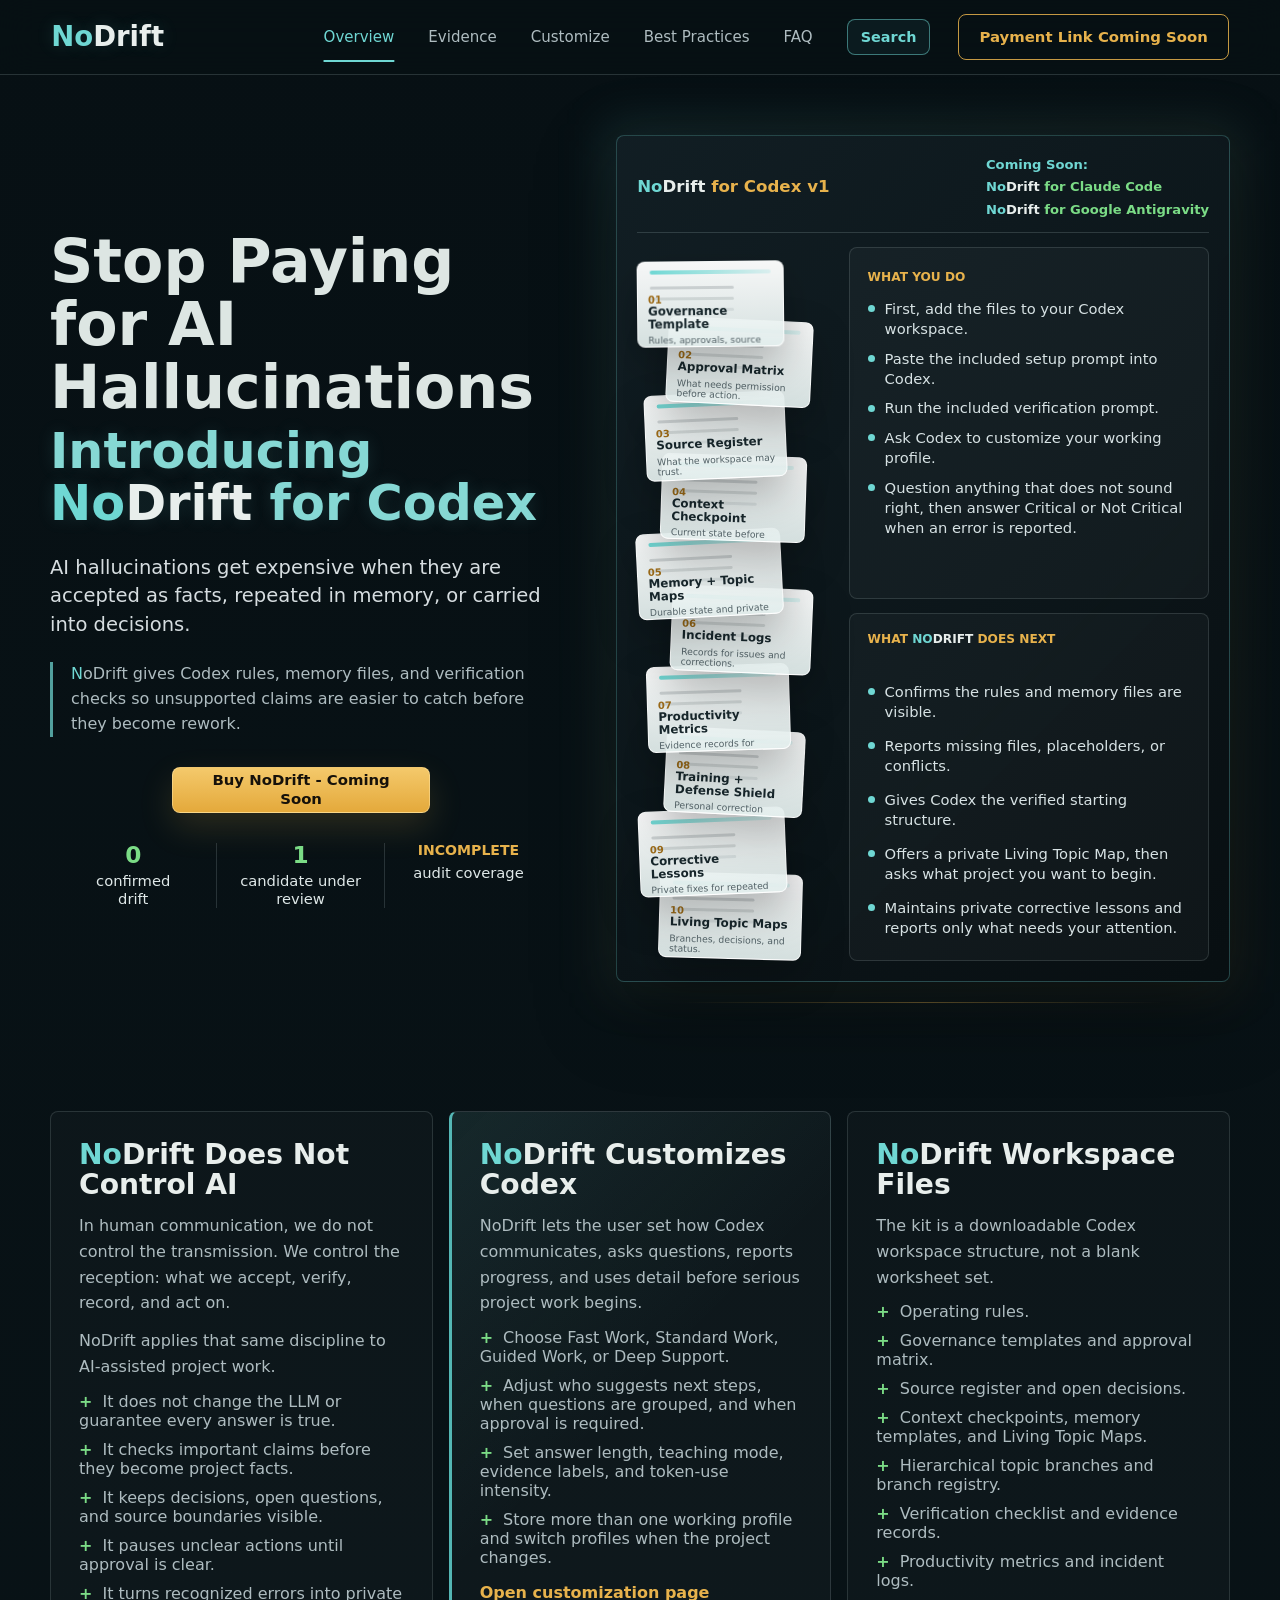
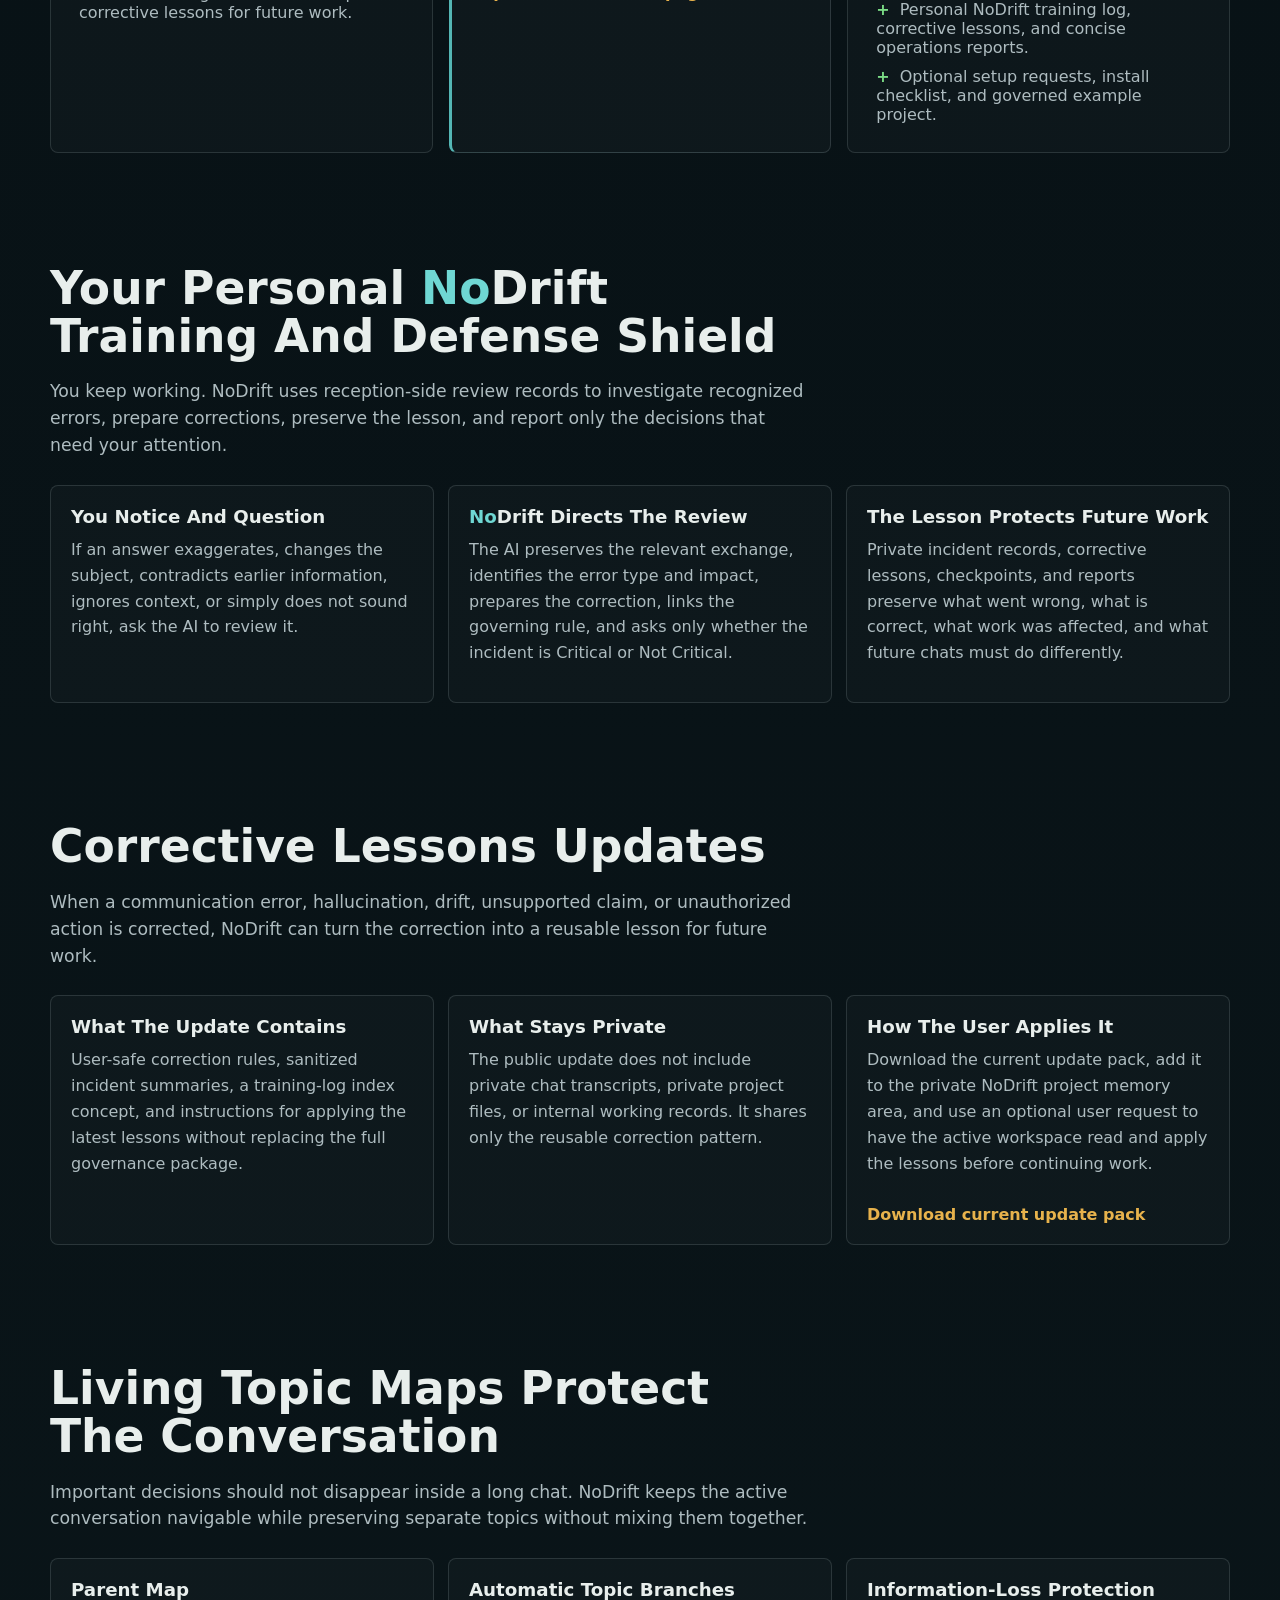
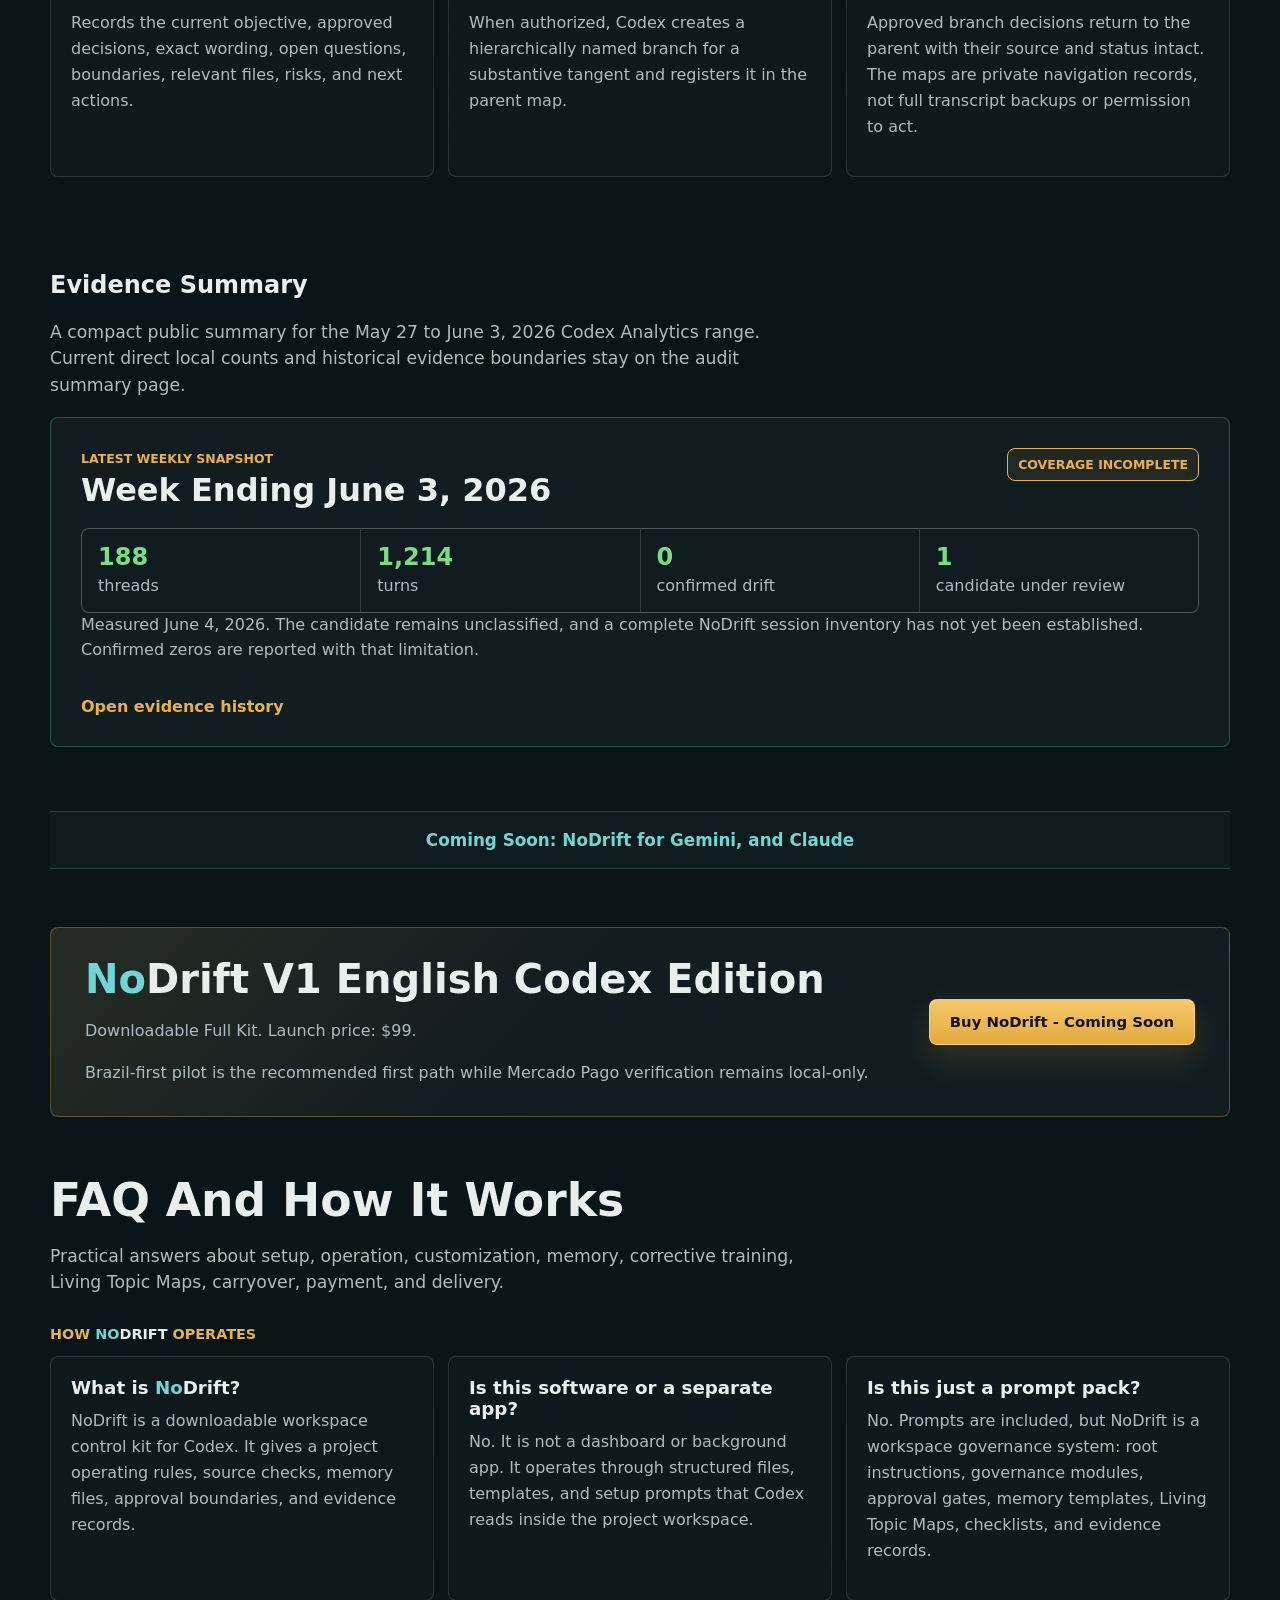
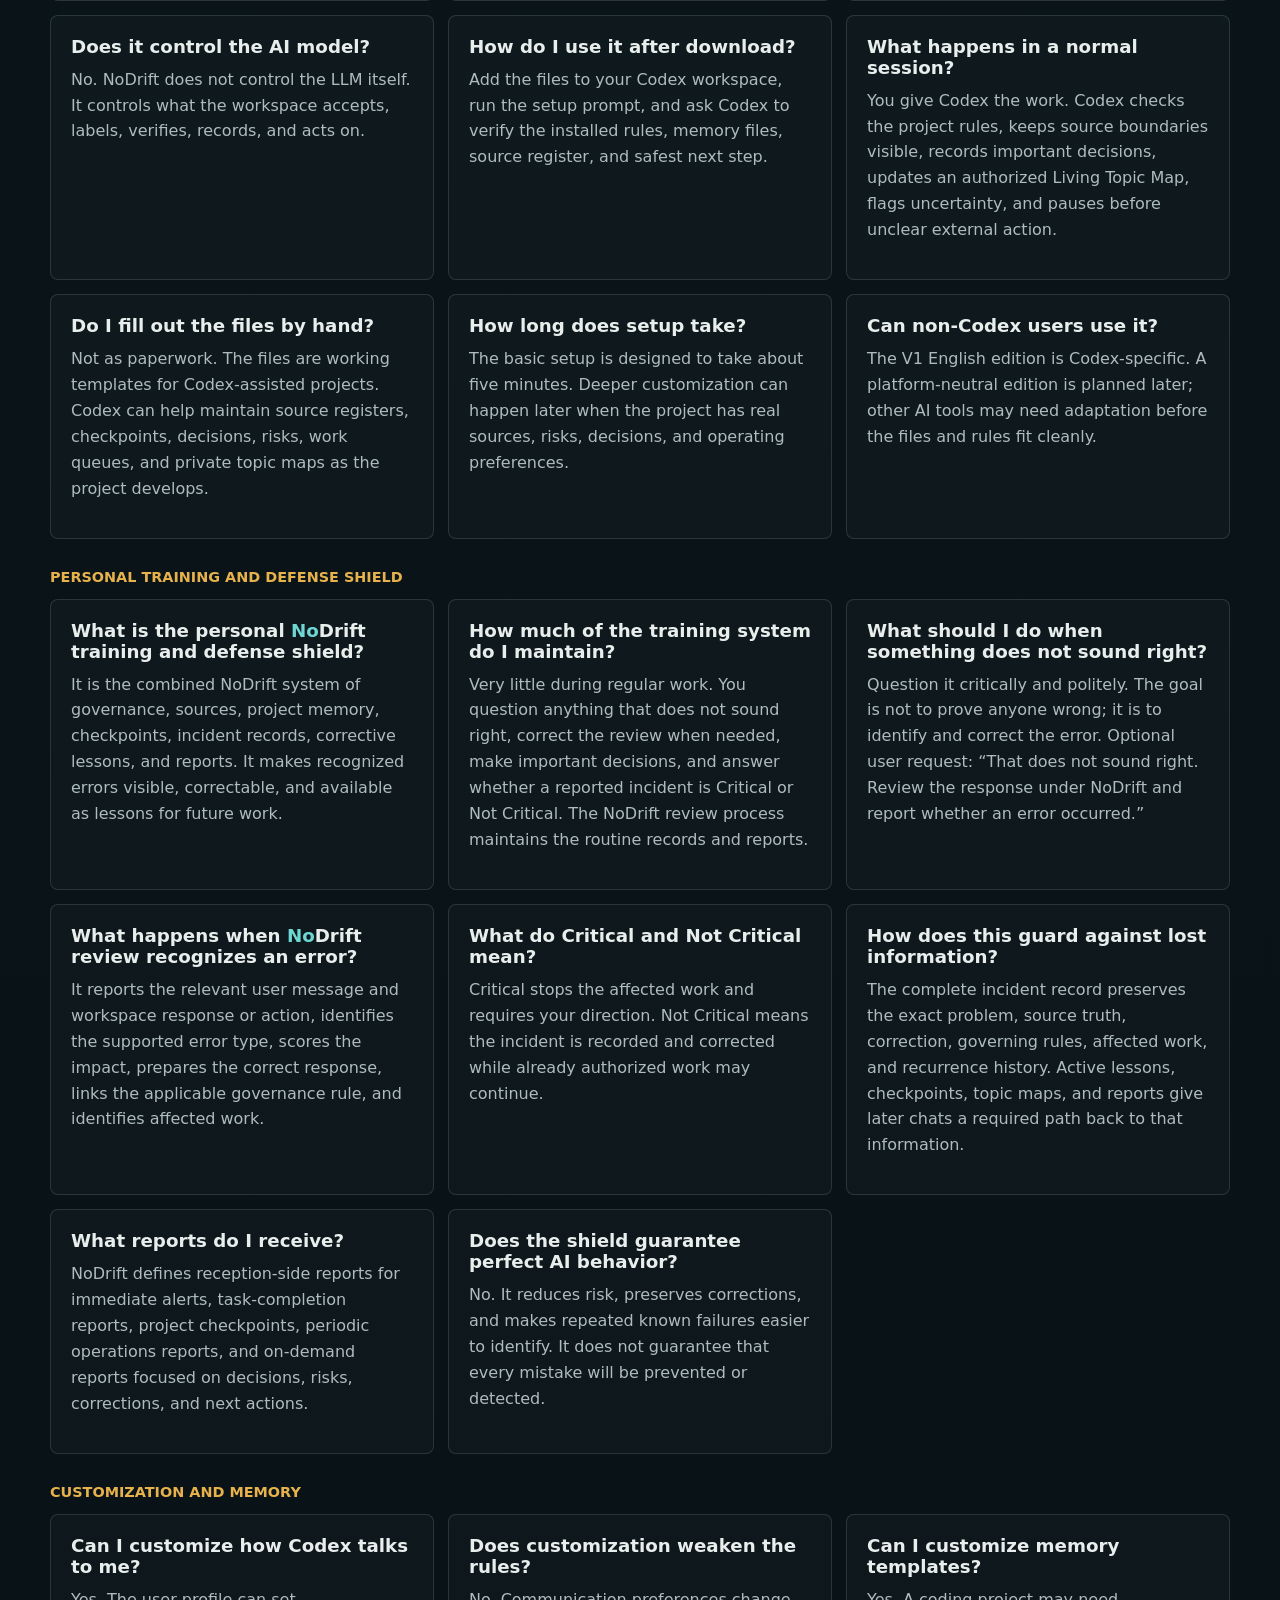
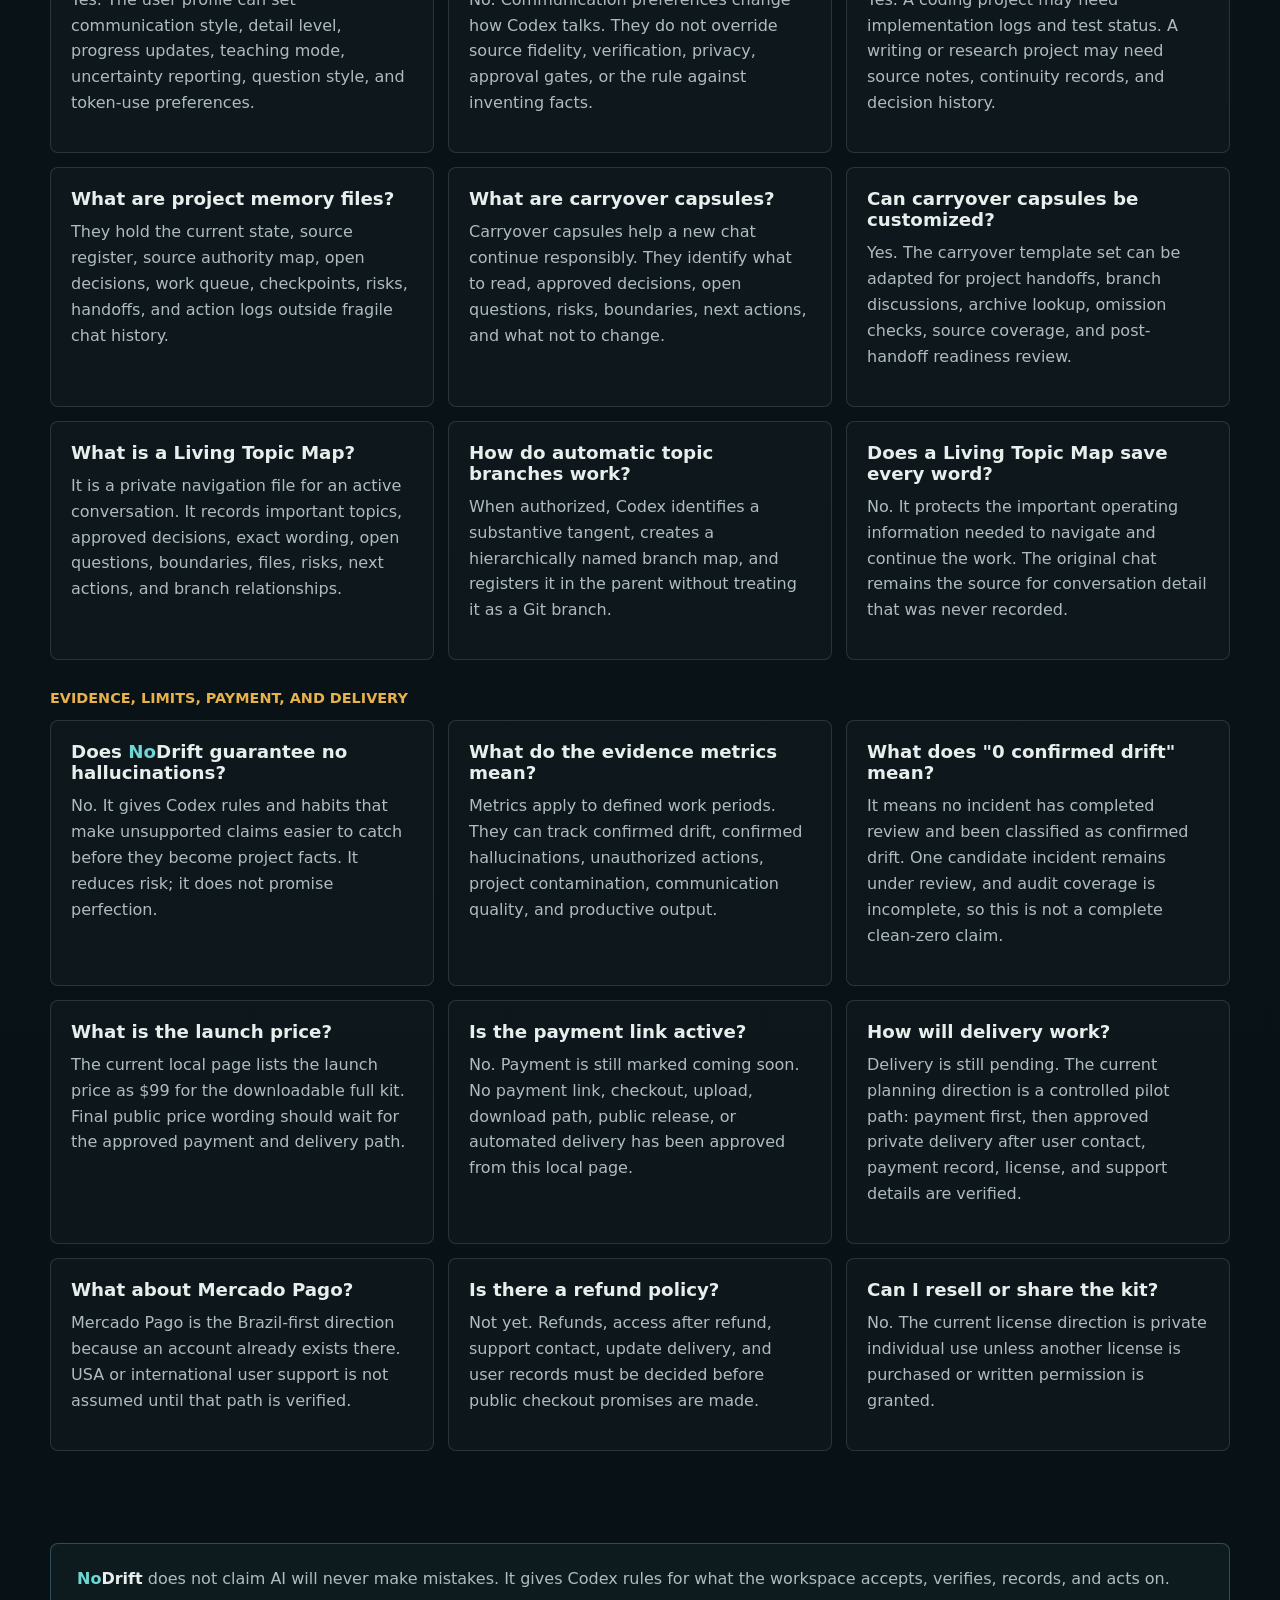
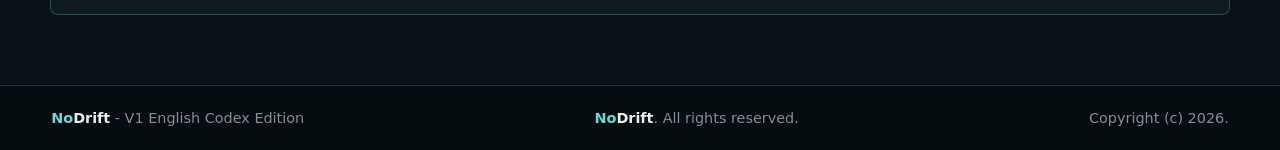
==== index.html @ b624ac1e "Polish NoDrift title styling and search label" ====
<!doctype html>
<html lang="en">
  <head>
    <meta charset="utf-8" />
    <meta name="viewport" content="width=device-width, initial-scale=1" />
    <title>NoDrift - V1 English Codex Edition</title>
    <meta
      name="description"
      content="NoDrift is a Codex governance kit with Living Topic Maps, project memory, and controls built to reduce hallucinations, drift, stale answers, and lost context."
    />
    <link rel="canonical" href="https://gordons-english.github.io/no-drift-preview/" />
    <meta property="og:title" content="NoDrift - V1 English Codex Edition" />
    <meta
      property="og:description"
      content="NoDrift is a Codex governance kit with Living Topic Maps, project memory, and controls built to reduce hallucinations, drift, stale answers, and lost context."
    />
    <meta property="og:type" content="website" />
    <meta property="og:url" content="https://gordons-english.github.io/no-drift-preview/" />
    <meta property="og:site_name" content="NoDrift" />
    <meta name="twitter:card" content="summary" />
    <meta name="twitter:title" content="NoDrift - V1 English Codex Edition" />
    <meta
      name="twitter:description"
      content="NoDrift is a Codex governance kit with Living Topic Maps, project memory, and controls built to reduce hallucinations, drift, stale answers, and lost context."
    />
    <link rel="stylesheet" href="styles.css?v=brand-governance-1" />
  </head>
  <body>
    <header class="site-header" aria-label="NoDrift navigation">
      <a class="brand" href="#top" aria-label="NoDrift home">
        <span class="brand-name"><span class="wordmark-no">No</span><span class="wordmark-drift">Drift</span></span>
      </a>
      <button class="menu-toggle" type="button" aria-controls="site-navigation" aria-expanded="false" data-menu-toggle>
        Menu
      </button>
      <nav id="site-navigation" class="nav-links" aria-label="Page sections">
        <a class="active" href="#top">Overview</a>
        <a href="audit-summary.html">Evidence</a>
        <a href="customize.html">Customize</a>
        <a href="best-practices.html">Best Practices</a>
        <a href="#faq">FAQ</a>
      </nav>
      <button class="header-action" type="button" data-placeholder="Payment link has not been created yet.">
        Payment Link Coming Soon
      </button>
    </header>

    <main id="top">
      <section class="hero section-shell">
        <div class="hero-copy">
          <h1>
            <span class="hero-title-main">Stop Paying for AI Hallucinations</span>
            <span class="hero-title-brand">Introducing <span class="title-wordmark"><span class="wordmark-no">No</span><span class="wordmark-drift">Drift</span></span> for Codex</span>
          </h1>
          <p class="hero-subtitle">
            AI hallucinations get expensive when they are accepted as facts, repeated in memory, or carried into decisions.
          </p>
          <p class="supporting-line">
            NoDrift gives Codex rules, memory files, and verification checks so unsupported claims are easier to catch before they become rework.
          </p>
          <div class="hero-actions" aria-label="Primary actions">
            <button class="button button-primary" type="button" data-placeholder="No payment link exists yet.">
              Buy NoDrift - Coming Soon
            </button>
          </div>
          <div class="proof-strip" aria-label="Audited evidence summary">
            <div class="proof-item">
              <strong>0</strong>
              <span>confirmed<br />drift</span>
            </div>
            <div class="proof-item">
              <strong>1</strong>
              <span>candidate under review</span>
            </div>
            <div class="proof-item">
              <strong class="proof-status">Incomplete</strong>
              <span>audit coverage</span>
            </div>
          </div>
        </div>

        <div class="workspace-stage" aria-label="NoDrift kit preview">
          <div class="monitor-frame">
            <div class="monitor-top">
              <span><span class="title-wordmark"><span class="wordmark-no">No</span><span class="wordmark-drift">Drift</span></span> for Codex v1</span>
              <strong class="coming-soon-stack">
                <span class="coming-soon-label">Coming Soon:</span>
                <span><span class="title-wordmark"><span class="wordmark-no">No</span><span class="wordmark-drift">Drift</span></span> for Claude Code</span>
                <span><span class="title-wordmark"><span class="wordmark-no">No</span><span class="wordmark-drift">Drift</span></span> for Google Antigravity</span>
              </strong>
            </div>
            <div class="kit-preview">
              <div class="kit-stack" aria-label="Template page stack">
                <article class="kit-sheet kit-sheet-primary">
                  <span>01</span>
                  <h2>Governance Template</h2>
                  <p>Rules, approvals, source fidelity, and verification.</p>
                </article>
                <article class="kit-sheet kit-sheet-secondary">
                  <span>02</span>
                  <h2>Approval Matrix</h2>
                  <p>What needs permission before action.</p>
                </article>
                <article class="kit-sheet kit-sheet-tertiary">
                  <span>03</span>
                  <h2>Source Register</h2>
                  <p>What the workspace may trust.</p>
                </article>
                <article class="kit-sheet kit-sheet-quaternary">
                  <span>04</span>
                  <h2>Context Checkpoint</h2>
                  <p>Current state before continuation.</p>
                </article>
                <article class="kit-sheet kit-sheet-quinary">
                  <span>05</span>
                  <h2>Memory + Topic Maps</h2>
                  <p>Durable state and private conversation navigation.</p>
                </article>
                <article class="kit-sheet kit-sheet-senary">
                  <span>06</span>
                  <h2>Incident Logs</h2>
                  <p>Records for issues and corrections.</p>
                </article>
                <article class="kit-sheet kit-sheet-septenary">
                  <span>07</span>
                  <h2>Productivity Metrics</h2>
                  <p>Evidence records for governed output.</p>
                </article>
                <article class="kit-sheet kit-sheet-eighth">
                  <span>08</span>
                  <h2>Training + Defense Shield</h2>
                  <p>Personal correction habits and safeguards.</p>
                </article>
                <article class="kit-sheet kit-sheet-ninth">
                  <span>09</span>
                  <h2>Corrective Lessons</h2>
                  <p>Private fixes for repeated errors.</p>
                </article>
                <article class="kit-sheet kit-sheet-tenth">
                  <span>10</span>
                  <h2>Living Topic Maps</h2>
                  <p>Branches, decisions, and status.</p>
                </article>
              </div>
              <div class="kit-details">
                <article class="kit-list">
                  <span>What You Do</span>
                  <ul>
                    <li>First, add the files to your Codex workspace.</li>
                    <li>Paste the included setup prompt into Codex.</li>
                    <li>Run the included verification prompt.</li>
                    <li>Ask Codex to customize your working profile.</li>
                    <li>Question anything that does not sound right, then answer Critical or Not Critical when an error is reported.</li>
                  </ul>
                </article>
                <article class="kit-flow">
                  <span>What <span class="title-wordmark"><span class="wordmark-no">No</span><span class="wordmark-drift">Drift</span></span> Does Next</span>
                  <ul>
                    <li>Confirms the rules and memory files are visible.</li>
                    <li>Reports missing files, placeholders, or conflicts.</li>
                    <li>Gives Codex the verified starting structure.</li>
                    <li>Offers a private Living Topic Map, then asks what project you want to begin.</li>
                    <li>Maintains private corrective lessons and reports only what needs your attention.</li>
                  </ul>
                </article>
              </div>
            </div>
          </div>
          <div class="desk-line" aria-hidden="true"></div>
        </div>
      </section>

      <section id="included" class="section-shell core-section" aria-label="NoDrift system explanation">
        <article class="core-panel">
          <h2><span class="title-wordmark"><span class="wordmark-no">No</span><span class="wordmark-drift">Drift</span></span> Does Not Control AI</h2>
          <p>
            In human communication, we do not control the transmission. We control the reception: what we accept,
            verify, record, and act on.
          </p>
          <p>
            NoDrift applies that same discipline to AI-assisted project work.
          </p>
          <ul class="plain-list">
            <li>It does not change the LLM or guarantee every answer is true.</li>
            <li>It checks important claims before they become project facts.</li>
            <li>It keeps decisions, open questions, and source boundaries visible.</li>
            <li>It pauses unclear actions until approval is clear.</li>
            <li>It turns recognized errors into private corrective lessons for future work.</li>
          </ul>
        </article>
        <article class="core-panel customization-callout" aria-label="User customization">
          <h2><span class="title-wordmark"><span class="wordmark-no">No</span><span class="wordmark-drift">Drift</span></span> Customizes Codex</h2>
          <p>
            NoDrift lets the user set how Codex communicates, asks questions, reports progress, and uses detail
            before serious project work begins.
          </p>
          <ul class="plain-list">
            <li>Choose Fast Work, Standard Work, Guided Work, or Deep Support.</li>
            <li>Adjust who suggests next steps, when questions are grouped, and when approval is required.</li>
            <li>Set answer length, teaching mode, evidence labels, and token-use intensity.</li>
            <li>Store more than one working profile and switch profiles when the project changes.</li>
          </ul>
          <a class="card-link" href="customize.html">Open customization page</a>
        </article>
        <article class="core-panel workspace-files-panel">
          <h2><span class="title-wordmark"><span class="wordmark-no">No</span><span class="wordmark-drift">Drift</span></span> Workspace Files</h2>
          <p>
            The kit is a downloadable Codex workspace structure, not a blank worksheet set.
          </p>
          <ul class="plain-list">
            <li>Operating rules.</li>
            <li>Governance templates and approval matrix.</li>
            <li>Source register and open decisions.</li>
            <li>Context checkpoints, memory templates, and Living Topic Maps.</li>
            <li>Hierarchical topic branches and branch registry.</li>
            <li>Verification checklist and evidence records.</li>
            <li>Productivity metrics and incident logs.</li>
            <li>Personal NoDrift training log, corrective lessons, and concise operations reports.</li>
            <li>Optional setup requests, install checklist, and governed example project.</li>
          </ul>
        </article>
      </section>

      <section id="defense-shield" class="faq-section section-shell" aria-labelledby="defense-shield-heading">
        <div class="section-heading">
          <h2 id="defense-shield-heading">Your Personal <span class="title-wordmark"><span class="wordmark-no">No</span><span class="wordmark-drift">Drift</span></span> Training And Defense Shield</h2>
          <p>
            You keep working. NoDrift uses reception-side review records to investigate recognized errors, prepare
            corrections, preserve the lesson, and report only the decisions that need your attention.
          </p>
        </div>
        <div class="faq-grid">
          <article>
            <h4>You Notice And Question</h4>
            <p>If an answer exaggerates, changes the subject, contradicts earlier information, ignores context, or simply does not sound right, ask the AI to review it.</p>
          </article>
          <article>
            <h4><span class="title-wordmark"><span class="wordmark-no">No</span><span class="wordmark-drift">Drift</span></span> Directs The Review</h4>
            <p>The AI preserves the relevant exchange, identifies the error type and impact, prepares the correction, links the governing rule, and asks only whether the incident is Critical or Not Critical.</p>
          </article>
          <article>
            <h4>The Lesson Protects Future Work</h4>
            <p>Private incident records, corrective lessons, checkpoints, and reports preserve what went wrong, what is correct, what work was affected, and what future chats must do differently.</p>
          </article>
        </div>
      </section>

      <section id="updates" class="faq-section section-shell" aria-labelledby="updates-heading">
        <div class="section-heading">
          <h2 id="updates-heading">Corrective Lessons Updates</h2>
          <p>
            When a communication error, hallucination, drift, unsupported claim, or unauthorized action is corrected,
            NoDrift can turn the correction into a reusable lesson for future work.
          </p>
        </div>
        <div class="faq-grid">
          <article>
            <h4>What The Update Contains</h4>
            <p>User-safe correction rules, sanitized incident summaries, a training-log index concept, and instructions for applying the latest lessons without replacing the full governance package.</p>
          </article>
          <article>
            <h4>What Stays Private</h4>
            <p>The public update does not include private chat transcripts, private project files, or internal working records. It shares only the reusable correction pattern.</p>
          </article>
          <article>
            <h4>How The User Applies It</h4>
            <p>Download the current update pack, add it to the private NoDrift project memory area, and use an optional user request to have the active workspace read and apply the lessons before continuing work.</p>
            <a class="card-link" href="downloads/nodrift-corrective-lessons-update-pack-2026-06-05.md" download>Download current update pack</a>
          </article>
        </div>
      </section>

      <section id="topic-maps" class="faq-section section-shell" aria-labelledby="topic-maps-heading">
        <div class="section-heading">
          <h2 id="topic-maps-heading">Living Topic Maps Protect The Conversation</h2>
          <p>
            Important decisions should not disappear inside a long chat. NoDrift keeps the active conversation
            navigable while preserving separate topics without mixing them together.
          </p>
        </div>
        <div class="faq-grid">
          <article>
            <h4>Parent Map</h4>
            <p>Records the current objective, approved decisions, exact wording, open questions, boundaries, relevant files, risks, and next actions.</p>
          </article>
          <article>
            <h4>Automatic Topic Branches</h4>
            <p>When authorized, Codex creates a hierarchically named branch for a substantive tangent and registers it in the parent map.</p>
          </article>
          <article>
            <h4>Information-Loss Protection</h4>
            <p>Approved branch decisions return to the parent with their source and status intact. The maps are private navigation records, not full transcript backups or permission to act.</p>
          </article>
        </div>
      </section>

      <section id="proof" class="evidence-preview section-shell" aria-label="NoDrift evidence preview">
        <div class="section-heading">
          <h2>Evidence Summary</h2>
          <p>
            A compact public summary for the May 27 to June 3, 2026 Codex Analytics range.
            Current direct local counts and historical evidence boundaries stay on the audit summary page.
          </p>
        </div>
        <article class="latest-snapshot-card" aria-labelledby="latest-snapshot-title">
          <div class="snapshot-card-heading">
            <div>
              <span class="snapshot-kicker">Latest weekly snapshot</span>
              <h3 id="latest-snapshot-title">Week Ending June 3, 2026</h3>
            </div>
            <span class="coverage-badge is-incomplete">Coverage incomplete</span>
          </div>
          <div class="snapshot-metric-grid" aria-label="Latest evidence snapshot results">
            <div><strong>188</strong><span>threads</span></div>
            <div><strong>1,214</strong><span>turns</span></div>
            <div><strong>0</strong><span>confirmed drift</span></div>
            <div><strong>1</strong><span>candidate under review</span></div>
          </div>
          <p>
            Measured June 4, 2026. The candidate remains unclassified, and a complete NoDrift session inventory has
            not yet been established. Confirmed zeros are reported with that limitation.
          </p>
          <a class="card-link" href="audit-summary.html#weekly-evidence">Open evidence history</a>
        </article>
      </section>

      <section class="platform-roadmap section-shell" aria-label="Future NoDrift editions">
        <p>Coming Soon: NoDrift for Gemini, and Claude</p>
      </section>

      <section class="offer-section section-shell">
        <div>
          <h2><span class="title-wordmark"><span class="wordmark-no">No</span><span class="wordmark-drift">Drift</span></span> V1 English Codex Edition</h2>
          <p>Downloadable Full Kit. Launch price: $99.</p>
          <p class="offer-note">Brazil-first pilot is the recommended first path while Mercado Pago verification remains local-only.</p>
        </div>
        <div class="offer-actions">
          <button class="button button-primary" type="button" data-placeholder="No Mercado Pago link exists yet.">
            Buy NoDrift - Coming Soon
          </button>
        </div>
      </section>

      <section id="faq" class="faq-section section-shell">
        <div class="section-heading">
          <h2>FAQ And How It Works</h2>
          <p>Practical answers about setup, operation, customization, memory, corrective training, Living Topic Maps, carryover, payment, and delivery.</p>
        </div>

        <div class="faq-group">
          <h3>How <span class="title-wordmark"><span class="wordmark-no">No</span><span class="wordmark-drift">Drift</span></span> Operates</h3>
          <div class="faq-grid">
            <article>
              <h4>What is <span class="title-wordmark"><span class="wordmark-no">No</span><span class="wordmark-drift">Drift</span></span>?</h4>
              <p>NoDrift is a downloadable workspace control kit for Codex. It gives a project operating rules, source checks, memory files, approval boundaries, and evidence records.</p>
            </article>
            <article>
              <h4>Is this software or a separate app?</h4>
              <p>No. It is not a dashboard or background app. It operates through structured files, templates, and setup prompts that Codex reads inside the project workspace.</p>
            </article>
            <article>
              <h4>Is this just a prompt pack?</h4>
              <p>No. Prompts are included, but NoDrift is a workspace governance system: root instructions, governance modules, approval gates, memory templates, Living Topic Maps, checklists, and evidence records.</p>
            </article>
            <article>
              <h4>Does it control the AI model?</h4>
              <p>No. NoDrift does not control the LLM itself. It controls what the workspace accepts, labels, verifies, records, and acts on.</p>
            </article>
            <article>
              <h4>How do I use it after download?</h4>
              <p>Add the files to your Codex workspace, run the setup prompt, and ask Codex to verify the installed rules, memory files, source register, and safest next step.</p>
            </article>
            <article>
              <h4>What happens in a normal session?</h4>
              <p>You give Codex the work. Codex checks the project rules, keeps source boundaries visible, records important decisions, updates an authorized Living Topic Map, flags uncertainty, and pauses before unclear external action.</p>
            </article>
            <article>
              <h4>Do I fill out the files by hand?</h4>
              <p>Not as paperwork. The files are working templates for Codex-assisted projects. Codex can help maintain source registers, checkpoints, decisions, risks, work queues, and private topic maps as the project develops.</p>
            </article>
            <article>
              <h4>How long does setup take?</h4>
              <p>The basic setup is designed to take about five minutes. Deeper customization can happen later when the project has real sources, risks, decisions, and operating preferences.</p>
            </article>
            <article>
              <h4>Can non-Codex users use it?</h4>
              <p>The V1 English edition is Codex-specific. A platform-neutral edition is planned later; other AI tools may need adaptation before the files and rules fit cleanly.</p>
            </article>
          </div>
        </div>

        <div class="faq-group">
          <h3>Personal Training And Defense Shield</h3>
          <div class="faq-grid">
            <article>
              <h4>What is the personal <span class="title-wordmark"><span class="wordmark-no">No</span><span class="wordmark-drift">Drift</span></span> training and defense shield?</h4>
              <p>It is the combined NoDrift system of governance, sources, project memory, checkpoints, incident records, corrective lessons, and reports. It makes recognized errors visible, correctable, and available as lessons for future work.</p>
            </article>
            <article>
              <h4>How much of the training system do I maintain?</h4>
              <p>Very little during regular work. You question anything that does not sound right, correct the review when needed, make important decisions, and answer whether a reported incident is Critical or Not Critical. The NoDrift review process maintains the routine records and reports.</p>
            </article>
            <article>
              <h4>What should I do when something does not sound right?</h4>
              <p>Question it critically and politely. The goal is not to prove anyone wrong; it is to identify and correct the error. Optional user request: “That does not sound right. Review the response under NoDrift and report whether an error occurred.”</p>
            </article>
            <article>
              <h4>What happens when <span class="title-wordmark"><span class="wordmark-no">No</span><span class="wordmark-drift">Drift</span></span> review recognizes an error?</h4>
              <p>It reports the relevant user message and workspace response or action, identifies the supported error type, scores the impact, prepares the correct response, links the applicable governance rule, and identifies affected work.</p>
            </article>
            <article>
              <h4>What do Critical and Not Critical mean?</h4>
              <p>Critical stops the affected work and requires your direction. Not Critical means the incident is recorded and corrected while already authorized work may continue.</p>
            </article>
            <article>
              <h4>How does this guard against lost information?</h4>
              <p>The complete incident record preserves the exact problem, source truth, correction, governing rules, affected work, and recurrence history. Active lessons, checkpoints, topic maps, and reports give later chats a required path back to that information.</p>
            </article>
            <article>
              <h4>What reports do I receive?</h4>
              <p>NoDrift defines reception-side reports for immediate alerts, task-completion reports, project checkpoints, periodic operations reports, and on-demand reports focused on decisions, risks, corrections, and next actions.</p>
            </article>
            <article>
              <h4>Does the shield guarantee perfect AI behavior?</h4>
              <p>No. It reduces risk, preserves corrections, and makes repeated known failures easier to identify. It does not guarantee that every mistake will be prevented or detected.</p>
            </article>
          </div>
        </div>

        <div class="faq-group">
          <h3>Customization And Memory</h3>
          <div class="faq-grid">
            <article>
              <h4>Can I customize how Codex talks to me?</h4>
              <p>Yes. The user profile can set communication style, detail level, progress updates, teaching mode, uncertainty reporting, question style, and token-use preferences.</p>
            </article>
            <article>
              <h4>Does customization weaken the rules?</h4>
              <p>No. Communication preferences change how Codex talks. They do not override source fidelity, verification, privacy, approval gates, or the rule against inventing facts.</p>
            </article>
            <article>
              <h4>Can I customize memory templates?</h4>
              <p>Yes. A coding project may need implementation logs and test status. A writing or research project may need source notes, continuity records, and decision history.</p>
            </article>
            <article>
              <h4>What are project memory files?</h4>
              <p>They hold the current state, source register, source authority map, open decisions, work queue, checkpoints, risks, handoffs, and action logs outside fragile chat history.</p>
            </article>
            <article>
              <h4>What are carryover capsules?</h4>
              <p>Carryover capsules help a new chat continue responsibly. They identify what to read, approved decisions, open questions, risks, boundaries, next actions, and what not to change.</p>
            </article>
            <article>
              <h4>Can carryover capsules be customized?</h4>
              <p>Yes. The carryover template set can be adapted for project handoffs, branch discussions, archive lookup, omission checks, source coverage, and post-handoff readiness review.</p>
            </article>
            <article>
              <h4>What is a Living Topic Map?</h4>
              <p>It is a private navigation file for an active conversation. It records important topics, approved decisions, exact wording, open questions, boundaries, files, risks, next actions, and branch relationships.</p>
            </article>
            <article>
              <h4>How do automatic topic branches work?</h4>
              <p>When authorized, Codex identifies a substantive tangent, creates a hierarchically named branch map, and registers it in the parent without treating it as a Git branch.</p>
            </article>
            <article>
              <h4>Does a Living Topic Map save every word?</h4>
              <p>No. It protects the important operating information needed to navigate and continue the work. The original chat remains the source for conversation detail that was never recorded.</p>
            </article>
          </div>
        </div>

        <div class="faq-group">
          <h3>Evidence, Limits, Payment, And Delivery</h3>
          <div class="faq-grid">
            <article>
              <h4>Does <span class="title-wordmark"><span class="wordmark-no">No</span><span class="wordmark-drift">Drift</span></span> guarantee no hallucinations?</h4>
              <p>No. It gives Codex rules and habits that make unsupported claims easier to catch before they become project facts. It reduces risk; it does not promise perfection.</p>
            </article>
            <article>
              <h4>What do the evidence metrics mean?</h4>
              <p>Metrics apply to defined work periods. They can track confirmed drift, confirmed hallucinations, unauthorized actions, project contamination, communication quality, and productive output.</p>
            </article>
            <article>
              <h4>What does "0 confirmed drift" mean?</h4>
              <p>It means no incident has completed review and been classified as confirmed drift. One candidate incident remains under review, and audit coverage is incomplete, so this is not a complete clean-zero claim.</p>
            </article>
            <article>
              <h4>What is the launch price?</h4>
              <p>The current local page lists the launch price as $99 for the downloadable full kit. Final public price wording should wait for the approved payment and delivery path.</p>
            </article>
            <article>
              <h4>Is the payment link active?</h4>
              <p>No. Payment is still marked coming soon. No payment link, checkout, upload, download path, public release, or automated delivery has been approved from this local page.</p>
            </article>
            <article>
              <h4>How will delivery work?</h4>
              <p>Delivery is still pending. The current planning direction is a controlled pilot path: payment first, then approved private delivery after user contact, payment record, license, and support details are verified.</p>
            </article>
            <article>
              <h4>What about Mercado Pago?</h4>
              <p>Mercado Pago is the Brazil-first direction because an account already exists there. USA or international user support is not assumed until that path is verified.</p>
            </article>
            <article>
              <h4>Is there a refund policy?</h4>
              <p>Not yet. Refunds, access after refund, support contact, update delivery, and user records must be decided before public checkout promises are made.</p>
            </article>
            <article>
              <h4>Can I resell or share the kit?</h4>
              <p>No. The current license direction is private individual use unless another license is purchased or written permission is granted.</p>
            </article>
          </div>
        </div>
      </section>

      <section class="claim-boundary section-shell" aria-label="Responsible claim boundary">
        <p>
          <span class="title-wordmark"><span class="wordmark-no">No</span><span class="wordmark-drift">Drift</span></span> does not claim AI will never make mistakes. It gives Codex rules for what the workspace accepts,
          verifies, records, and acts on.
        </p>
      </section>
    </main>

    <footer class="site-footer">
      <span><span class="title-wordmark"><span class="wordmark-no">No</span><span class="wordmark-drift">Drift</span></span> - V1 English Codex Edition</span>
      <span><span class="title-wordmark"><span class="wordmark-no">No</span><span class="wordmark-drift">Drift</span></span>. All rights reserved.</span>
      <span>Copyright (c) 2026.</span>
    </footer>

    <div class="toast" role="status" aria-live="polite" aria-atomic="true"></div>
    <script src="script.js?v=search-title-1"></script>
  </body>
</html>
---- styles.css ----
:root {
  --ink: #071014;
  --ink-2: #0d171c;
  --panel: #101b20;
  --panel-2: #142329;
  --line: rgba(210, 232, 235, 0.16);
  --text: #e8eeec;
  --title: #e8eeec;
  --muted: #aebcc0;
  --dim: #7f9196;
  --teal: #6fd7d3;
  --green: #7bdc86;
  --gold: #e7b24c;
  --red: #ff6464;
  --shadow: 0 28px 80px rgba(0, 0, 0, 0.36);
  --radius: 8px;
  font-family: Inter, ui-sans-serif, system-ui, -apple-system, BlinkMacSystemFont, "Segoe UI", sans-serif;
}

* {
  box-sizing: border-box;
}

html {
  scroll-behavior: smooth;
  scroll-padding-top: 92px;
}

body {
  margin: 0;
  color: var(--text);
  background:
    linear-gradient(180deg, #071014 0%, #0a1519 48%, #081116 100%);
  letter-spacing: 0;
  overflow-x: hidden;
}

button,
a {
  font: inherit;
}

button {
  cursor: pointer;
}

.site-header {
  position: sticky;
  top: 0;
  z-index: 10;
  display: grid;
  grid-template-columns: 1fr auto auto;
  gap: 28px;
  align-items: center;
  min-height: 72px;
  padding: 14px clamp(20px, 4vw, 52px);
  background: rgba(7, 16, 20, 0.88);
  border-bottom: 1px solid var(--line);
  backdrop-filter: blur(18px);
}

.brand {
  display: inline-flex;
  align-items: center;
  color: var(--text);
  text-decoration: none;
  min-width: 0;
  width: max-content;
  position: relative;
}

.brand-name {
  display: block;
  font-size: 1.72rem;
  line-height: 1;
  font-weight: 850;
  letter-spacing: 0;
  text-shadow: 0 0 18px rgba(111, 215, 211, 0.16);
  white-space: nowrap;
}

.wordmark-no {
  color: var(--teal);
  font-weight: 760;
}

.wordmark-drift {
  color: var(--title);
  font-weight: 880;
}

.title-wordmark {
  white-space: nowrap;
}

.nav-links {
  display: flex;
  gap: clamp(16px, 3vw, 34px);
  align-items: center;
}

.nav-links a {
  color: var(--muted);
  text-decoration: none;
  font-size: 0.94rem;
}

.nav-links a:hover,
.nav-links a:focus-visible,
.nav-links a.active {
  color: var(--text);
}

.nav-links a.active {
  color: var(--teal);
  text-decoration: underline;
  text-decoration-thickness: 2px;
  text-underline-offset: 18px;
}

.nav-search-button {
  appearance: none;
  border: 1px solid rgba(111, 215, 211, 0.5);
  border-radius: var(--radius);
  padding: 9px 13px;
  color: var(--teal);
  background: rgba(111, 215, 211, 0.06);
  font: inherit;
  font-size: 0.9rem;
  font-weight: 800;
  cursor: pointer;
}

.nav-search-button:hover,
.nav-search-button:focus-visible {
  color: var(--text);
  border-color: rgba(111, 215, 211, 0.78);
  outline: none;
}

.menu-toggle {
  display: none;
  align-items: center;
  justify-content: center;
  min-height: 42px;
  border: 1px solid rgba(111, 215, 211, 0.58);
  border-radius: var(--radius);
  padding: 0 14px;
  color: var(--teal);
  background: rgba(111, 215, 211, 0.08);
  font-weight: 800;
}

.header-action,
.button {
  display: inline-flex;
  align-items: center;
  justify-content: center;
  max-width: 100%;
  min-height: 46px;
  border-radius: var(--radius);
  border: 1px solid transparent;
  padding: 0 20px;
  text-align: center;
  font-weight: 750;
  font-size: 0.93rem;
  line-height: 1.22;
  transition: transform 160ms ease, border-color 160ms ease, background 160ms ease;
}

.header-action {
  color: var(--gold);
  background: transparent;
  border-color: rgba(231, 178, 76, 0.85);
  text-decoration: none;
}

.button-primary {
  color: #16110a;
  background: linear-gradient(180deg, #f4c96b 0%, #e4a93b 100%);
  border-color: rgba(255, 229, 163, 0.5);
  box-shadow: 0 14px 34px rgba(231, 178, 76, 0.16);
}

.button-secondary {
  color: var(--teal);
  background: rgba(111, 215, 211, 0.06);
  border-color: rgba(111, 215, 211, 0.55);
}

.button:hover,
.header-action:hover,
.button:focus-visible,
.header-action:focus-visible {
  transform: translateY(-1px);
}

.section-shell {
  width: min(1180px, calc(100% - 40px));
  margin: 0 auto;
}

.global-search-modal {
  position: fixed;
  inset: 0;
  z-index: 80;
  display: none;
  align-items: flex-start;
  justify-content: center;
  padding: clamp(20px, 5vw, 72px) 18px;
  background: rgba(3, 8, 10, 0.78);
  backdrop-filter: blur(12px);
}

.global-search-modal.is-open {
  display: flex;
}

.global-search-dialog {
  width: min(920px, 100%);
  max-height: min(82vh, 820px);
  overflow: hidden;
  border: 1px solid rgba(111, 215, 211, 0.34);
  border-radius: var(--radius);
  background: rgba(16, 27, 32, 0.98);
  box-shadow: var(--shadow);
}

.global-search-header {
  display: flex;
  align-items: center;
  justify-content: space-between;
  gap: 18px;
  padding: 20px clamp(18px, 3vw, 28px);
  border-bottom: 1px solid var(--line);
}

.global-search-header h2 {
  margin: 0;
  color: var(--title);
  font-size: clamp(1.35rem, 2.8vw, 2rem);
  letter-spacing: 0;
}

.global-search-close {
  appearance: none;
  display: inline-flex;
  align-items: center;
  justify-content: center;
  width: 42px;
  height: 42px;
  border: 1px solid rgba(210, 232, 235, 0.2);
  border-radius: var(--radius);
  color: var(--text);
  background: rgba(255, 255, 255, 0.035);
  font-size: 1.45rem;
  line-height: 1;
  cursor: pointer;
}

.global-search-body {
  display: grid;
  gap: 16px;
  padding: clamp(18px, 3vw, 28px);
}

.global-search-controls {
  display: grid;
  grid-template-columns: minmax(0, 1fr) minmax(220px, 0.55fr);
  gap: 12px;
}

.global-search-input,
.global-search-select {
  width: 100%;
  min-height: 48px;
  border: 1px solid rgba(111, 215, 211, 0.42);
  border-radius: var(--radius);
  padding: 0 14px;
  color: var(--text);
  background: rgba(7, 16, 20, 0.76);
  font: inherit;
}

.global-search-input:focus,
.global-search-select:focus {
  border-color: rgba(111, 215, 211, 0.86);
  outline: none;
}

.global-search-select option,
.global-search-select optgroup {
  color: #101b20;
  background: #e8eeec;
}

.global-search-help {
  margin: 0;
  color: var(--muted);
  font-size: 0.92rem;
}

.global-search-results {
  display: grid;
  gap: 10px;
  max-height: min(48vh, 460px);
  overflow: auto;
  padding-right: 4px;
}

.global-search-result {
  display: grid;
  gap: 6px;
  padding: 14px;
  border: 1px solid rgba(210, 232, 235, 0.14);
  border-radius: var(--radius);
  color: var(--muted);
  background: rgba(255, 255, 255, 0.035);
  text-decoration: none;
}

.global-search-result:hover,
.global-search-result:focus-visible {
  border-color: rgba(111, 215, 211, 0.62);
  outline: none;
}

.global-search-result strong {
  color: var(--title);
  font-size: 1rem;
}

.global-search-result span {
  color: var(--gold);
  font-size: 0.78rem;
  font-weight: 850;
  text-transform: uppercase;
}

.global-search-result p {
  margin: 0;
}

.global-search-result mark {
  color: #101b20;
  background: rgba(111, 215, 211, 0.86);
  border-radius: 3px;
  padding: 0 2px;
}

.global-search-empty {
  margin: 0;
  padding: 16px;
  border: 1px solid rgba(210, 232, 235, 0.14);
  border-radius: var(--radius);
  color: var(--muted);
  background: rgba(255, 255, 255, 0.035);
}

.global-search-more {
  justify-self: start;
  min-height: 42px;
  border: 1px solid rgba(231, 178, 76, 0.75);
  border-radius: var(--radius);
  padding: 0 16px;
  color: var(--gold);
  background: transparent;
  font-weight: 850;
  cursor: pointer;
}

:target {
  scroll-margin-top: 96px;
}

.search-target-highlight {
  outline: 2px solid rgba(111, 215, 211, 0.72);
  outline-offset: 8px;
  transition: outline-color 500ms ease;
}

.hero {
  display: grid;
  grid-template-columns: minmax(0, 0.9fr) minmax(430px, 1.1fr);
  gap: clamp(28px, 5vw, 76px);
  align-items: center;
  min-height: min(650px, calc(100vh - 72px));
  padding: clamp(34px, 5vw, 60px) 0 clamp(28px, 4vw, 44px);
}

.hero-copy {
  min-width: 0;
}

.hero-copy h1 {
  max-width: 720px;
  margin: 0;
  color: #dde6e3;
  font-size: clamp(3.45rem, 4.7vw, 4.25rem);
  line-height: 1.05;
  font-weight: 850;
  letter-spacing: 0;
}

.hero-title-main,
.hero-title-brand {
  display: block;
}

.hero-title-brand {
  margin-top: 0.14em;
  color: #86d8d4;
  font-size: 0.82em;
  font-weight: 780;
  text-shadow: 0 0 18px rgba(111, 215, 211, 0.14);
}

.hero-subtitle {
  max-width: 600px;
  margin: 24px 0 0;
  color: #d6dde0;
  font-size: 1.22rem;
  line-height: 1.48;
}

.supporting-line {
  max-width: 600px;
  margin: 22px 0 0;
  padding-left: 18px;
  border-left: 3px solid rgba(111, 215, 211, 0.72);
  color: var(--muted);
  font-size: 1rem;
  line-height: 1.55;
}

.supporting-line::first-letter {
  color: var(--teal);
}

.hero-actions {
  display: grid;
  grid-template-columns: minmax(0, 258px);
  justify-content: center;
  gap: 16px;
  margin-top: 30px;
}

.hero-actions .button {
  width: 100%;
}

.proof-strip {
  display: grid;
  grid-template-columns: repeat(3, minmax(0, 1fr));
  gap: 0;
  align-items: stretch;
  max-width: 660px;
  margin-top: 30px;
  color: #dfe8e8;
  font-size: 0.92rem;
}

.proof-item {
  display: grid;
  grid-template-columns: 1fr;
  gap: 6px;
  align-items: center;
  align-content: start;
  justify-items: center;
  text-align: center;
  min-height: 48px;
  padding: 0 22px;
  border-right: 1px solid rgba(210, 232, 235, 0.16);
}

.proof-item:first-child {
  padding-left: 22px;
}

.proof-item:nth-child(3) {
  border-right: 0;
}

.proof-item strong {
  color: var(--green);
  font-weight: 900;
  font-size: 1.45rem;
  line-height: 1;
}

.proof-item strong.proof-status {
  color: var(--gold);
  font-size: 0.88rem;
  line-height: 1.1;
  text-transform: uppercase;
}

.proof-item span {
  display: block;
  line-height: 1.24;
}

.proof-strip small {
  grid-column: 1 / -1;
  color: var(--muted);
  font-size: 0.88rem;
  text-align: center;
}

.workspace-stage {
  position: relative;
  min-height: 430px;
  display: grid;
  align-items: center;
}

.monitor-frame {
  position: relative;
  padding: 20px;
  background: linear-gradient(135deg, rgba(18, 30, 36, 0.96), rgba(8, 15, 18, 0.98));
  border: 1px solid rgba(111, 215, 211, 0.26);
  border-radius: var(--radius);
  box-shadow: var(--shadow);
}

.monitor-frame::before {
  content: "";
  position: absolute;
  inset: -12px;
  z-index: -1;
  border-radius: var(--radius);
  background: linear-gradient(135deg, rgba(111, 215, 211, 0.13), rgba(231, 178, 76, 0.08));
  filter: blur(24px);
}

.monitor-top {
  display: flex;
  justify-content: space-between;
  gap: 18px;
  align-items: center;
  padding: 0 0 14px;
  border-bottom: 1px solid var(--line);
}

.monitor-top > span {
  color: var(--gold);
  font-size: 1.04rem;
  font-weight: 800;
}

.monitor-top strong {
  color: var(--green);
  font-size: 0.82rem;
  line-height: 1.32;
  text-align: left;
}

.coming-soon-stack {
  display: grid;
  gap: 5px;
  justify-items: start;
}

.coming-soon-label {
  color: var(--teal);
}

.system-preview {
  display: grid;
  grid-template-columns: 78px 1fr;
  gap: 18px;
  padding-top: 16px;
}

.system-rail {
  display: grid;
  gap: 10px;
  align-content: start;
  padding: 10px;
  border: 1px solid var(--line);
  border-radius: var(--radius);
  background: rgba(255, 255, 255, 0.02);
}

.system-rail span {
  display: grid;
  place-items: center;
  min-height: 42px;
  color: var(--muted);
  border-radius: 6px;
  font-size: 0.72rem;
  font-weight: 800;
}

.system-rail span.active {
  color: var(--teal);
  background: rgba(111, 215, 211, 0.12);
}

.system-content {
  display: grid;
  gap: 14px;
}

.system-modules {
  display: grid;
  grid-template-columns: repeat(3, minmax(0, 1fr));
  gap: 12px;
}

.system-card,
.checkpoint-strip {
  border: 1px solid rgba(210, 232, 235, 0.14);
  border-radius: var(--radius);
  background: rgba(255, 255, 255, 0.03);
}

.system-card {
  min-height: 190px;
  padding: 18px;
}

.system-icon {
  display: grid;
  place-items: center;
  width: 42px;
  height: 42px;
  color: var(--teal);
  border: 1px solid rgba(111, 215, 211, 0.52);
  border-radius: var(--radius);
  font-size: 0.74rem;
  font-weight: 900;
}

.system-card h2 {
  margin: 24px 0 10px;
  font-size: 1.16rem;
}

.system-card p {
  margin: 0;
  color: var(--muted);
  font-size: 0.93rem;
  line-height: 1.55;
}

.checkpoint-strip {
  display: grid;
  grid-template-columns: 1fr auto;
  gap: 18px;
  align-items: center;
  min-height: 88px;
  padding: 18px;
}

.checkpoint-strip span {
  display: block;
  color: var(--muted);
  font-size: 0.78rem;
}

.checkpoint-strip strong {
  display: block;
  margin-top: 7px;
  color: var(--green);
  line-height: 1.25;
}

.kit-preview {
  display: grid;
  grid-template-columns: minmax(180px, 0.52fr) minmax(0, 1fr);
  gap: 24px;
  padding-top: 14px;
}

.kit-stack {
  position: relative;
  min-height: 700px;
  margin-top: 14px;
  margin-right: 12px;
}

.kit-sheet {
  position: absolute;
  display: grid;
  align-content: start;
  height: 86px;
  min-height: 86px;
  padding: 32px 10px 8px;
  overflow: hidden;
  color: #152327;
  border: 1px solid rgba(255, 255, 255, 0.72);
  border-radius: var(--radius);
  background:
    linear-gradient(180deg, rgba(255, 255, 255, 0.96), rgba(225, 236, 235, 0.94));
  box-shadow: 0 18px 42px rgba(0, 0, 0, 0.26);
}

.kit-sheet::before {
  content: "";
  position: absolute;
  top: 8px;
  left: 12px;
  right: 12px;
  height: 4px;
  border-radius: 999px;
  background: linear-gradient(90deg, var(--teal), rgba(111, 215, 211, 0.18));
}

.kit-sheet::after {
  content: "";
  position: absolute;
  top: 24px;
  left: 12px;
  width: 58%;
  height: 3px;
  border-radius: 999px;
  background: rgba(21, 35, 39, 0.16);
  box-shadow:
    0 11px 0 rgba(21, 35, 39, 0.12),
    0 22px 0 rgba(21, 35, 39, 0.08);
}

.kit-sheet-primary {
  z-index: 10;
  top: 0;
  left: 0;
  right: 28px;
  min-height: 86px;
  transform: rotate(-0.6deg);
  padding-top: 32px;
}

.kit-sheet-secondary {
  z-index: 9;
  top: 58px;
  left: 30px;
  right: 0;
  min-height: 86px;
  transform: rotate(2.8deg);
  padding-top: 32px;
}

.kit-sheet-tertiary {
  z-index: 8;
  top: 132px;
  left: 8px;
  right: 26px;
  min-height: 86px;
  transform: rotate(-2.5deg);
  padding-top: 32px;
}

.kit-sheet-quaternary {
  z-index: 7;
  top: 194px;
  left: 24px;
  right: 6px;
  min-height: 86px;
  transform: rotate(1.9deg);
  padding-top: 32px;
}

.kit-sheet-quinary {
  z-index: 6;
  top: 270px;
  left: 0;
  right: 30px;
  min-height: 86px;
  transform: rotate(-2.9deg);
  padding-top: 32px;
}

.kit-sheet-senary {
  z-index: 5;
  top: 326px;
  left: 34px;
  right: 0;
  min-height: 86px;
  transform: rotate(2.4deg);
  padding-top: 32px;
}

.kit-sheet-septenary {
  z-index: 4;
  top: 404px;
  left: 10px;
  right: 22px;
  min-height: 86px;
  transform: rotate(-1.8deg);
  padding-top: 32px;
}

.kit-sheet-eighth {
  z-index: 3;
  top: 468px;
  left: 28px;
  right: 8px;
  min-height: 86px;
  transform: rotate(2.9deg);
  padding-top: 32px;
}

.kit-sheet-ninth {
  z-index: 2;
  top: 548px;
  left: 2px;
  right: 26px;
  min-height: 86px;
  transform: rotate(-2.3deg);
  padding-top: 32px;
}

.kit-sheet-tenth {
  z-index: 1;
  top: 612px;
  left: 22px;
  right: 10px;
  min-height: 86px;
  transform: rotate(1.6deg);
  padding-top: 32px;
}

.kit-sheet span,
.kit-list span,
.kit-flow > span {
  color: var(--gold);
  font-size: 0.76rem;
  font-weight: 850;
  text-transform: uppercase;
}

.kit-sheet span {
  position: relative;
  z-index: 1;
  color: #9b6a17;
  font-size: 0.62rem;
}

.kit-sheet h2 {
  position: relative;
  z-index: 1;
  margin: 0 0 5px;
  color: #17262b;
  font-size: 0.74rem;
  line-height: 1.06;
}

.kit-sheet p {
  position: relative;
  z-index: 1;
  margin: 0;
  color: #526166;
  font-size: 0.58rem;
  line-height: 1.16;
}

.kit-details {
  display: grid;
  gap: 14px;
}

.kit-list,
.kit-flow {
  border: 1px solid rgba(210, 232, 235, 0.14);
  border-radius: var(--radius);
  background: rgba(255, 255, 255, 0.03);
}

.kit-list {
  padding: 18px;
}

.kit-list ul,
.kit-flow ul {
  display: grid;
  gap: 10px;
  margin: 14px 0 0;
  padding: 0;
  list-style: none;
}

.kit-list li,
.kit-flow li {
  display: flex;
  gap: 10px;
  align-items: flex-start;
  color: #d7e2e4;
  font-size: 0.92rem;
  line-height: 1.35;
}

.kit-list li::before,
.kit-flow li::before {
  content: "";
  display: block;
  width: 7px;
  height: 7px;
  margin-top: 0.42em;
  flex: 0 0 auto;
  border-radius: 50%;
  background: var(--teal);
}

.kit-flow {
  display: grid;
  gap: 0;
  padding: 18px;
}

.kit-flow > span {
  margin-bottom: 0;
}

.monitor-grid {
  display: grid;
  grid-template-columns: 156px 1fr;
  gap: 16px;
  padding-top: 16px;
}

.mock-sidebar {
  display: grid;
  gap: 8px;
  align-content: start;
  padding: 10px;
  border: 1px solid var(--line);
  border-radius: var(--radius);
  background: rgba(255, 255, 255, 0.025);
}

.mock-sidebar span,
.mock-sidebar a {
  padding: 10px 11px;
  color: var(--muted);
  border-radius: 6px;
  font-size: 0.86rem;
  text-decoration: none;
}

.mock-sidebar .active {
  color: var(--text);
  background: rgba(111, 215, 211, 0.12);
}

.status-board {
  display: grid;
  grid-template-columns: repeat(3, minmax(0, 1fr));
  gap: 12px;
}

.status-card,
.wide-card {
  min-height: 118px;
  padding: 15px;
  background: rgba(255, 255, 255, 0.035);
  border: 1px solid var(--line);
  border-radius: var(--radius);
}

.status-card span,
.wide-card span {
  display: block;
  color: var(--muted);
  font-size: 0.78rem;
}

.status-card strong,
.checkpoint-card strong {
  display: block;
  margin-top: 14px;
  color: var(--green);
  font-size: 1.24rem;
  line-height: 1.1;
}

.status-card small,
.checkpoint-card small {
  display: block;
  margin-top: 9px;
  color: var(--muted);
  line-height: 1.45;
}

.wide-card {
  grid-column: span 2;
}

.checkpoint-card {
  grid-column: span 1;
}

.decision-row {
  display: flex;
  justify-content: space-between;
  gap: 12px;
  padding: 12px 0;
  border-bottom: 1px solid rgba(210, 232, 235, 0.1);
}

.decision-row:last-child {
  border-bottom: 0;
}

.decision-row b {
  font-size: 0.88rem;
}

.decision-row em {
  color: var(--gold);
  font-style: normal;
  font-size: 0.84rem;
}

.desk-line {
  width: 78%;
  height: 1px;
  margin: 20px auto 0;
  background: linear-gradient(90deg, transparent, rgba(231, 178, 76, 0.42), transparent);
}

.summary-band {
  display: grid;
  width: min(1180px, calc(100% - 40px));
  grid-template-columns: 1fr;
  margin: 0 auto;
  padding: clamp(26px, 4vw, 44px) 0 clamp(36px, 5vw, 58px);
  border-top: 1px solid rgba(111, 215, 211, 0.28);
  border-bottom: 0;
  background: transparent;
}

.summary-band article {
  padding: 0 clamp(22px, 3vw, 36px);
  border-right: 0;
}

.summary-band article:last-child {
  border-right: 0;
}

.summary-band svg {
  width: 34px;
  height: 34px;
  fill: none;
  stroke: var(--teal);
  stroke-width: 1.8;
  stroke-linecap: round;
  stroke-linejoin: round;
}

.summary-band article:first-child svg {
  stroke: var(--gold);
}

h2,
h3,
p {
  margin-top: 0;
}

h1,
h2,
h3,
.brand-name {
  color: var(--title);
}

.summary-band h2,
.included-grid h3,
.faq-grid h4 {
  margin: 16px 0 10px;
  font-size: 1.14rem;
}

.summary-band h2 {
  font-size: clamp(1.45rem, 2vw, 1.9rem);
}

.card-link {
  display: inline-flex;
  margin-top: 12px;
  color: var(--gold);
  font-weight: 800;
  text-decoration: none;
}

.card-link:hover,
.card-link:focus-visible {
  color: #ffd987;
}

.summary-band p,
.core-section p,
.included-grid p,
.faq-grid p,
.split-section p,
.offer-section p,
.claim-boundary p {
  color: var(--muted);
  line-height: 1.62;
}

.core-section {
  display: grid;
  grid-template-columns: repeat(3, minmax(0, 1fr));
  gap: 16px;
  padding: clamp(48px, 5vw, 68px) 0 clamp(42px, 4vw, 56px);
  scroll-margin-top: 100px;
}

.core-panel {
  display: grid;
  gap: 12px;
  align-content: start;
  padding: clamp(20px, 2.6vw, 28px);
  border: 1px solid rgba(210, 232, 235, 0.14);
  border-radius: var(--radius);
  background: rgba(255, 255, 255, 0.025);
}

.core-panel h2 {
  margin: 0;
  font-size: clamp(1.55rem, 2.2vw, 2.05rem);
  line-height: 1.08;
}

.core-panel p {
  margin: 0;
}

.core-section .customization-callout {
  align-content: start;
}

.evidence-preview {
  padding: clamp(20px, 3vw, 34px) 0 clamp(52px, 5vw, 70px);
  scroll-margin-top: 100px;
}

.evidence-preview .section-heading {
  margin-bottom: 18px;
}

.evidence-preview .evidence-grid {
  padding: 16px 0 0;
}

.evidence-preview .card-link {
  margin-top: 18px;
}

.platform-roadmap {
  padding: 0 0 clamp(38px, 5vw, 58px);
  text-align: center;
}

.platform-roadmap p {
  margin: 0;
  padding: 18px 20px;
  color: var(--teal);
  border-top: 1px solid rgba(111, 215, 211, 0.22);
  border-bottom: 1px solid rgba(111, 215, 211, 0.22);
  background: rgba(111, 215, 211, 0.035);
  font-size: 1.05rem;
  font-weight: 850;
}

.split-section {
  display: grid;
  grid-template-columns: minmax(0, 0.92fr) minmax(360px, 0.78fr);
  gap: clamp(34px, 5vw, 72px);
  padding: clamp(52px, 5vw, 68px) 0 clamp(28px, 3vw, 42px);
  align-items: start;
  scroll-margin-top: 100px;
}

.split-section h2,
.included-section h2,
.offer-section h2,
.faq-section h2 {
  margin: 0 0 18px;
  font-size: 2.85rem;
  line-height: 1.05;
  letter-spacing: 0;
}

.principle-list {
  display: grid;
  gap: 12px;
}

.principle-list div,
.included-grid article,
.faq-grid article {
  padding: 20px;
  border: 1px solid rgba(210, 232, 235, 0.14);
  border-radius: var(--radius);
  background: rgba(255, 255, 255, 0.025);
}

.principle-list span {
  color: var(--gold);
  font-size: 0.8rem;
  font-weight: 800;
  text-transform: uppercase;
}

.principle-list strong {
  display: block;
  margin-top: 9px;
  line-height: 1.45;
}

.customization-callout {
  display: grid;
  gap: 12px;
  align-content: center;
  padding: 28px;
  border: 1px solid rgba(210, 232, 235, 0.16);
  border-left: 3px solid rgba(105, 229, 224, 0.78);
  border-radius: var(--radius);
  background:
    linear-gradient(135deg, rgba(105, 229, 224, 0.08), transparent 46%),
    rgba(255, 255, 255, 0.028);
}

.customization-callout h3 {
  margin: 0;
  font-size: 1.18rem;
}

.customization-callout h2 {
  margin: 0;
}

.customization-callout p {
  margin: 0;
}

.customization-callout .card-link {
  margin-top: 4px;
}

.included-section {
  padding: clamp(42px, 4vw, 52px) 0 60px;
  scroll-margin-top: 100px;
}

.faq-section {
  padding: 60px 0;
  scroll-margin-top: 100px;
}

.section-heading {
  max-width: 760px;
  margin-bottom: 26px;
}

.section-heading p {
  color: var(--muted);
  font-size: 1.08rem;
  line-height: 1.55;
}

.included-grid {
  display: grid;
  grid-template-columns: repeat(4, minmax(0, 1fr));
  gap: 14px;
}

.faq-group {
  margin-top: 30px;
}

.faq-group:first-of-type {
  margin-top: 0;
}

.faq-group > h3 {
  margin: 0 0 14px;
  color: var(--gold);
  font-size: 0.9rem;
  font-weight: 850;
  letter-spacing: 0;
  text-transform: uppercase;
}

.faq-grid {
  display: grid;
  grid-template-columns: repeat(3, minmax(0, 1fr));
  gap: 14px;
}

.faq-grid h4 {
  margin-top: 0;
}

.included-highlight {
  grid-column: 1 / -1;
  display: grid;
  grid-template-columns: minmax(180px, 0.28fr) minmax(0, 1fr) auto;
  gap: 18px;
  align-items: center;
}

.included-highlight h3,
.included-highlight p {
  margin: 0;
}

.included-highlight .card-link {
  margin-top: 0;
  white-space: nowrap;
}

.offer-section {
  display: grid;
  grid-template-columns: 1fr auto;
  gap: 28px;
  align-items: center;
  padding: 30px 34px;
  border: 1px solid rgba(231, 178, 76, 0.32);
  border-radius: var(--radius);
  background:
    linear-gradient(135deg, rgba(231, 178, 76, 0.1), transparent 42%),
    rgba(255, 255, 255, 0.035);
  scroll-margin-top: 100px;
}

.offer-section h2 {
  font-size: clamp(2rem, 4vw, 2.5rem);
}

.offer-note {
  margin-bottom: 0;
}

.offer-actions {
  display: grid;
  gap: 12px;
  min-width: min(360px, 100%);
}

.claim-boundary {
  padding: 32px 0 70px;
}

.claim-boundary p {
  margin: 0;
  padding: 22px 26px;
  border: 1px solid rgba(111, 215, 211, 0.28);
  border-radius: var(--radius);
  background: rgba(111, 215, 211, 0.05);
}

.site-footer {
  display: flex;
  flex-wrap: wrap;
  gap: 12px 24px;
  justify-content: space-between;
  padding: 24px clamp(20px, 4vw, 52px);
  color: var(--dim);
  border-top: 1px solid var(--line);
  background: #060d10;
  font-size: 0.9rem;
}

.subpage-main {
  min-height: calc(100vh - 72px);
}

.subpage-hero {
  padding: clamp(42px, 6vw, 70px) 0 10px;
}

.customize-hero {
  display: grid;
  grid-template-columns: minmax(0, 0.92fr) minmax(320px, 0.44fr);
  gap: clamp(28px, 5vw, 64px);
  align-items: start;
}

.customize-hero-copy {
  min-width: 0;
}

.customize-instructions {
  display: grid;
  gap: 14px;
  margin-top: 4px;
  padding: 22px;
  border: 1px solid rgba(111, 215, 211, 0.26);
  border-radius: var(--radius);
  background:
    linear-gradient(135deg, rgba(111, 215, 211, 0.08), transparent 48%),
    rgba(255, 255, 255, 0.035);
}

.customize-instructions h2 {
  margin: 0;
  font-size: 1.42rem;
  line-height: 1.15;
}

.customize-instructions ol {
  display: grid;
  gap: 9px;
  margin: 0;
  padding-left: 22px;
  color: var(--muted);
  line-height: 1.42;
}

.customize-instructions p {
  margin: 0;
  color: var(--muted);
  line-height: 1.45;
}

.customize-instructions strong {
  color: var(--green);
}

.instruction-note {
  padding-left: 12px;
  border-left: 3px solid var(--teal);
}

.best-practices-hero {
  display: grid;
  grid-template-columns: minmax(0, 1fr) minmax(300px, 0.38fr);
  gap: clamp(28px, 5vw, 58px);
  align-items: start;
}

.source-note,
.responsibility-grid article,
.practice-card {
  border: 1px solid var(--line);
  border-radius: var(--radius);
  background: rgba(255, 255, 255, 0.035);
}

.source-note {
  display: grid;
  gap: 12px;
  padding: 22px;
}

.source-note h2,
.source-note p,
.practice-section-heading h2,
.practice-section-heading p,
.practice-card h3,
.practice-card p,
.responsibility-grid h2,
.responsibility-grid p {
  margin: 0;
}

.source-note h2,
.responsibility-grid h2 {
  font-size: 1.2rem;
}

.source-note p,
.responsibility-grid p,
.practice-section-heading p,
.practice-card p {
  color: var(--muted);
  line-height: 1.55;
}

.source-note strong {
  color: var(--green);
}

.responsibility-grid {
  display: grid;
  grid-template-columns: repeat(2, minmax(0, 1fr));
  gap: 16px;
  padding: 26px 0 18px;
}

.responsibility-grid article {
  display: grid;
  gap: 12px;
  padding: 22px;
}

.practice-section {
  padding: 40px 0;
}

.practice-section-heading {
  display: grid;
  gap: 10px;
  max-width: 820px;
  margin-bottom: 18px;
}

.practice-section-heading h2 {
  font-size: clamp(2rem, 4vw, 3.2rem);
  line-height: 1.04;
}

.practice-grid {
  display: grid;
  grid-template-columns: repeat(3, minmax(0, 1fr));
  gap: 14px;
}

.practice-card {
  display: grid;
  align-content: start;
  gap: 12px;
  min-height: 250px;
  padding: 20px;
}

.practice-owner {
  width: fit-content;
  padding: 6px 9px;
  color: var(--teal);
  background: rgba(111, 215, 211, 0.08);
  border: 1px solid rgba(111, 215, 211, 0.22);
  border-radius: var(--radius);
  font-size: 0.8rem;
  font-weight: 850;
  text-transform: uppercase;
}

.practice-card h3 {
  font-size: 1.16rem;
  line-height: 1.24;
}

.practice-citation {
  align-self: end;
  padding-top: 12px;
  border-top: 1px solid rgba(210, 232, 235, 0.12);
  font-size: 0.9rem;
}

.subpage-hero h1 {
  max-width: 920px;
  margin: 0;
  font-size: 4.4rem;
  line-height: 0.98;
  letter-spacing: 0;
}

.eyebrow {
  margin: 0 0 16px;
  color: var(--teal);
  font-size: 0.82rem;
  font-weight: 850;
  letter-spacing: 0;
  text-transform: uppercase;
}

.proof-page-grid {
  display: grid;
  grid-template-columns: repeat(2, minmax(0, 1fr));
  gap: 16px;
  padding: 34px 0 72px;
}

.preview-storyboard {
  padding: 12px 0 78px;
}

.preview-storyboard .section-heading {
  max-width: 860px;
}

.preview-storyboard .section-heading h2 {
  margin: 0 0 16px;
  font-size: clamp(2rem, 4vw, 3.4rem);
  line-height: 1.04;
}

.preview-scene-list {
  display: grid;
  gap: 20px;
}

.preview-scene {
  display: grid;
  grid-template-columns: minmax(300px, 0.8fr) minmax(0, 1.2fr);
  gap: 24px;
  align-items: stretch;
  padding: 22px;
  border: 1px solid var(--line);
  border-radius: var(--radius);
  background: rgba(255, 255, 255, 0.025);
}

.preview-figure {
  min-width: 0;
  margin: 0;
}

.preview-image-slot {
  position: relative;
  min-height: 280px;
  overflow: hidden;
  border: 1px solid rgba(111, 215, 211, 0.42);
  border-radius: var(--radius);
  background: #dce9e7;
}

.preview-mock-rail,
.preview-mock-panel,
.preview-mock-accent {
  position: absolute;
  display: block;
  border-radius: 6px;
}

.preview-mock-rail {
  top: 10%;
  bottom: 10%;
  left: 7%;
  width: 16%;
  background: #b8cecc;
}

.preview-mock-panel {
  left: 28%;
  right: 7%;
  background: #c8d9d7;
  border: 1px solid rgba(35, 85, 88, 0.16);
}

.preview-mock-panel-a {
  top: 10%;
  height: 34%;
}

.preview-mock-panel-b {
  bottom: 10%;
  height: 39%;
}

.preview-mock-accent {
  top: 15%;
  left: 33%;
  width: 36%;
  height: 8px;
  background: #72c9c6;
  box-shadow:
    0 22px 0 #a9c5c3,
    0 44px 0 #e1b75b,
    0 142px 0 #86d58f,
    0 164px 0 #a9c5c3;
}

.preview-scene:nth-child(even) .preview-image-slot {
  background: #e4edeb;
}

.preview-scene:nth-child(3n) .preview-mock-rail {
  background: #c8d8d5;
}

.preview-scene-copy {
  display: grid;
  align-content: start;
  gap: 14px;
  min-width: 0;
}

.preview-scene-number {
  margin: 0;
  color: var(--gold);
  font-size: 0.8rem;
  font-weight: 850;
  text-transform: uppercase;
}

.preview-scene-copy h3 {
  margin: 0;
  font-size: clamp(1.5rem, 2.3vw, 2.1rem);
  line-height: 1.12;
}

.preview-language-grid {
  display: grid;
  grid-template-columns: repeat(2, minmax(0, 1fr));
  gap: 10px;
}

.preview-language-grid div {
  min-width: 0;
  padding: 14px;
  border: 1px solid rgba(210, 232, 235, 0.13);
  border-radius: var(--radius);
  background: rgba(255, 255, 255, 0.025);
}

.preview-language-grid strong {
  display: block;
  color: var(--teal);
  font-size: 0.78rem;
}

.preview-language-grid p {
  margin: 8px 0 0;
  color: var(--muted);
  line-height: 1.5;
}

.detail-panel {
  padding: 24px;
  border: 1px solid var(--line);
  border-radius: var(--radius);
  background: rgba(255, 255, 255, 0.035);
}

.detail-panel h2 {
  margin: 0 0 14px;
  font-size: 1.3rem;
}

.detail-panel p {
  color: var(--muted);
  line-height: 1.65;
}

.span-two {
  grid-column: span 2;
}

.plain-list {
  display: grid;
  gap: 10px;
  margin: 0;
  padding: 0;
  list-style: none;
  color: var(--muted);
}

.plain-list li::before {
  content: "+";
  margin-right: 10px;
  color: var(--green);
  font-weight: 900;
}

.metric-ribbon {
  display: grid;
  grid-template-columns: repeat(5, minmax(0, 1fr));
  gap: 1px;
  overflow: hidden;
  border: 1px solid var(--line);
  border-radius: var(--radius);
  background: var(--line);
}

.metric-ribbon div {
  padding: 20px;
  background: rgba(255, 255, 255, 0.035);
}

.metric-ribbon strong {
  display: block;
  color: var(--gold);
  font-size: 2rem;
  line-height: 1;
}

.metric-ribbon span {
  display: block;
  margin-top: 8px;
  color: var(--muted);
  line-height: 1.35;
}

.metric-ribbon strong.metric-word {
  font-size: 1.05rem;
  line-height: 1.15;
  text-transform: uppercase;
}

.metric-list {
  display: grid;
  gap: 10px;
  margin: 0;
}

.metric-list div {
  display: flex;
  justify-content: space-between;
  gap: 20px;
  padding-bottom: 10px;
  border-bottom: 1px solid rgba(210, 232, 235, 0.1);
}

.metric-list div:last-child {
  border-bottom: 0;
  padding-bottom: 0;
}

.metric-list dt {
  color: var(--muted);
}

.metric-list dd {
  margin: 0;
  color: var(--green);
  font-weight: 850;
}

.customization-shell {
  padding: 34px 0 78px;
}

.customization-board {
  display: grid;
  gap: 14px;
}

.customization-row,
.customization-actions {
  display: grid;
  grid-template-columns: minmax(0, 1fr) minmax(300px, 0.38fr);
  gap: 18px;
  align-items: stretch;
}

.profile-row {
  position: sticky;
  top: 84px;
  z-index: 8;
  margin: -10px 0 2px;
  padding: 10px 0;
  background: linear-gradient(180deg, rgba(7, 16, 20, 0.98), rgba(7, 16, 20, 0.92));
  box-shadow: 0 18px 30px rgba(7, 16, 20, 0.72);
}

.group-heading {
  padding: 6px 2px 4px;
  border: 0;
  border-radius: 0;
  background: transparent;
}

.group-label {
  display: block;
  margin-bottom: 9px;
  color: var(--teal);
  font-size: 0.78rem;
  font-weight: 850;
  text-transform: uppercase;
}

.group-heading h2 {
  margin: 0 0 10px;
  font-size: 1.48rem;
}

.group-heading p {
  margin: 0;
  color: var(--muted);
  line-height: 1.55;
}

.group-heading .token-impact {
  display: inline-flex;
  width: fit-content;
  margin-top: 10px;
  padding: 7px 10px;
  border: 1px solid rgba(210, 232, 235, 0.16);
  border-radius: var(--radius);
  font-size: 0.9rem;
  font-weight: 760;
  line-height: 1.3;
}

.token-impact-light {
  color: var(--muted);
  background: rgba(255, 255, 255, 0.035);
}

.token-impact-strong {
  color: var(--green);
  background: rgba(123, 220, 134, 0.08);
}

.choice-panel {
  display: grid;
  grid-template-columns: minmax(220px, 0.35fr) minmax(0, 1fr);
  gap: 18px;
  align-items: center;
  height: 100%;
  padding: 22px;
  border: 1px solid var(--line);
  border-radius: var(--radius);
  background: rgba(255, 255, 255, 0.035);
}

.choice-panel h2 {
  margin: 8px 0 8px;
  font-size: 1.18rem;
}

.choice-panel p {
  margin-bottom: 0;
  color: var(--muted);
  line-height: 1.55;
}

.setting-detail {
  margin-top: 10px;
  color: #d4e0e2;
  font-size: 0.94rem;
}

.choice-kicker {
  display: inline-grid;
  place-items: center;
  width: 26px;
  height: 26px;
  color: #11170f;
  background: var(--gold);
  border-radius: 50%;
  font-size: 0.78rem;
  font-weight: 900;
}

.choice-grid {
  display: grid;
  grid-template-columns: repeat(4, minmax(0, 1fr));
  gap: 10px;
  align-content: center;
}

.choice-button {
  display: grid;
  place-items: center;
  min-height: 58px;
  padding: 12px 12px;
  color: var(--teal);
  background: rgba(111, 215, 211, 0.06);
  border: 1px solid rgba(111, 215, 211, 0.38);
  border-radius: var(--radius);
  font-weight: 800;
  line-height: 1.18;
  text-align: center;
  overflow-wrap: anywhere;
}

.choice-button.is-selected {
  color: #11170f;
  background: linear-gradient(180deg, #f4c96b 0%, #e4a93b 100%);
  border-color: rgba(255, 229, 163, 0.6);
}

.row-summary-card {
  display: grid;
  align-content: center;
  gap: 12px;
  height: 100%;
  padding: 22px;
  border: 1px solid rgba(210, 232, 235, 0.16);
  border-radius: var(--radius);
  background:
    linear-gradient(135deg, rgba(111, 215, 211, 0.06), transparent 46%),
    rgba(255, 255, 255, 0.035);
}

.setup-summary-card {
  align-content: start;
  border-color: rgba(231, 178, 76, 0.36);
  background:
    linear-gradient(135deg, rgba(231, 178, 76, 0.13), transparent 42%),
    rgba(255, 255, 255, 0.045);
}

.row-summary-card h2,
.row-summary-card h3 {
  margin: 0;
}

.row-summary-card h2 {
  font-size: 1.35rem;
}

.row-summary-card h3 {
  color: var(--text);
  font-size: 0.98rem;
}

.row-summary-card > strong,
.setup-summary-block > strong {
  color: var(--green);
  font-size: 1.2rem;
  line-height: 1.25;
}

.setup-summary-block {
  display: grid;
  gap: 8px;
}

.setup-summary-block + .setup-summary-block {
  padding-top: 14px;
  border-top: 1px solid rgba(210, 232, 235, 0.13);
}

.score-display {
  display: flex;
  align-items: baseline;
  justify-content: flex-start;
  gap: 8px;
  padding: 2px 0;
}

.score-display strong {
  color: var(--green);
  font-size: 1.55rem;
  line-height: 1;
}

.score-display span {
  color: var(--muted);
  font-weight: 800;
}

.row-summary-card p,
.setup-summary-block p {
  margin: 0;
  color: var(--muted);
  line-height: 1.45;
}

.row-score-line {
  display: flex;
  gap: 12px;
  align-items: baseline;
  justify-content: space-between;
}

.row-score-line span {
  color: var(--green);
  font-size: 1.5rem;
  font-weight: 850;
  line-height: 1;
}

.row-score-line em {
  color: var(--muted);
  font-style: normal;
  font-weight: 800;
}

.token-meter {
  overflow: hidden;
  height: 8px;
  border-radius: 999px;
  background: rgba(111, 215, 211, 0.12);
}

.token-meter span {
  display: block;
  height: 100%;
  width: 0;
  border-radius: inherit;
  background: linear-gradient(90deg, var(--green), var(--gold));
}

.locked-rules {
  padding: 16px;
  border: 1px solid rgba(111, 215, 211, 0.25);
  border-radius: var(--radius);
  background: rgba(111, 215, 211, 0.05);
}

.locked-rules p {
  margin: 0;
  color: var(--muted);
  line-height: 1.55;
}

.customization-actions .button {
  align-self: stretch;
  min-height: 100%;
}

.latest-snapshot-card,
.evidence-snapshot-card {
  border: 1px solid rgba(111, 215, 211, 0.28);
  border-radius: var(--radius);
  background: rgba(255, 255, 255, 0.035);
}

.latest-snapshot-card {
  padding: clamp(20px, 3vw, 30px);
}

.latest-snapshot-card > p,
.snapshot-limitation {
  color: var(--muted);
  line-height: 1.55;
}

.snapshot-card-heading,
.timeline-heading {
  display: flex;
  gap: 20px;
  justify-content: space-between;
  align-items: flex-start;
}

.snapshot-card-heading h3,
.timeline-heading h2 {
  margin: 6px 0 0;
  font-size: clamp(1.45rem, 2.6vw, 2rem);
  line-height: 1.08;
}

.snapshot-card-heading p,
.timeline-heading p {
  margin: 8px 0 0;
  color: var(--muted);
  line-height: 1.5;
}

.snapshot-kicker {
  color: var(--gold);
  font-size: 0.78rem;
  font-weight: 850;
  text-transform: uppercase;
}

.coverage-badge {
  flex: 0 0 auto;
  padding: 8px 10px;
  border: 1px solid currentColor;
  border-radius: var(--radius);
  font-size: 0.78rem;
  font-weight: 850;
  text-transform: uppercase;
}

.coverage-badge.is-incomplete {
  color: var(--gold);
  background: rgba(231, 178, 76, 0.07);
}

.snapshot-metric-grid {
  display: grid;
  grid-template-columns: repeat(4, minmax(0, 1fr));
  gap: 1px;
  overflow: hidden;
  margin-top: 20px;
  border: 1px solid var(--line);
  border-radius: var(--radius);
  background: var(--line);
}

.snapshot-metric-grid div {
  min-width: 0;
  padding: 16px;
  background: var(--panel);
}

.snapshot-metric-grid strong,
.snapshot-metric-grid span {
  display: block;
}

.snapshot-metric-grid strong {
  color: var(--green);
  font-size: 1.5rem;
  line-height: 1;
}

.snapshot-metric-grid span {
  margin-top: 7px;
  color: var(--muted);
  line-height: 1.3;
}

.evidence-timeline-section {
  padding: 34px 0 12px;
  scroll-margin-top: 96px;
}

.timeline-heading {
  margin-bottom: 20px;
}

.timeline-heading > div:first-child {
  max-width: 760px;
}

.timeline-heading .eyebrow {
  margin-bottom: 0;
}

.timeline-controls {
  display: flex;
  gap: 8px;
}

.timeline-controls button {
  width: 42px;
  height: 42px;
  border: 1px solid rgba(111, 215, 211, 0.42);
  border-radius: var(--radius);
  color: var(--teal);
  background: rgba(111, 215, 211, 0.06);
  font-size: 1.25rem;
}

.timeline-controls button:disabled {
  cursor: default;
  opacity: 0.34;
}

.evidence-carousel {
  overflow-x: auto;
  overscroll-behavior-x: contain;
  padding: 0 0 14px;
  scroll-behavior: smooth;
  scroll-snap-type: x mandatory;
  scrollbar-color: var(--teal) rgba(255, 255, 255, 0.06);
}

.evidence-carousel-track {
  display: grid;
  grid-auto-flow: column;
  grid-auto-columns: min(780px, 100%);
  gap: 16px;
  width: 100%;
}

.evidence-snapshot-card {
  min-width: 0;
  padding: clamp(20px, 3vw, 28px);
  scroll-snap-align: start;
}

.snapshot-detail-grid {
  display: grid;
  grid-template-columns: repeat(2, minmax(0, 1fr));
  gap: 14px 24px;
  margin-top: 22px;
}

.snapshot-detail-grid div {
  padding-top: 12px;
  border-top: 1px solid var(--line);
}

.snapshot-detail-grid span,
.snapshot-detail-grid strong {
  display: block;
}

.snapshot-detail-grid span {
  color: var(--dim);
  font-size: 0.8rem;
  text-transform: uppercase;
}

.snapshot-detail-grid strong {
  margin-top: 5px;
  color: var(--text);
  line-height: 1.35;
}

.snapshot-limitation {
  margin: 22px 0 0;
  padding-left: 14px;
  border-left: 2px solid var(--gold);
}

@media (max-width: 700px) {
  .snapshot-card-heading,
  .timeline-heading {
    display: grid;
  }

  .snapshot-metric-grid,
  .snapshot-detail-grid {
    grid-template-columns: repeat(2, minmax(0, 1fr));
  }

  .evidence-carousel-track {
    grid-auto-columns: 100%;
  }

  .timeline-controls {
    justify-self: start;
  }
}

.toast {
  position: fixed;
  left: 50%;
  bottom: 24px;
  z-index: 20;
  max-width: min(520px, calc(100% - 36px));
  transform: translateX(-50%) translateY(20px);
  padding: 14px 18px;
  color: #102022;
  background: #dbfbf6;
  border: 1px solid rgba(111, 215, 211, 0.55);
  border-radius: var(--radius);
  box-shadow: 0 18px 50px rgba(0, 0, 0, 0.34);
  opacity: 0;
  pointer-events: none;
  transition: opacity 180ms ease, transform 180ms ease;
}

.toast.is-visible {
  opacity: 1;
  transform: translateX(-50%) translateY(0);
}

@media (max-width: 1040px) {
  .site-header {
    grid-template-columns: minmax(0, 1fr) auto auto;
    gap: 14px;
  }

  .menu-toggle {
    display: inline-flex;
  }

  .nav-links {
    display: none;
    grid-column: 1 / -1;
    grid-template-columns: repeat(6, minmax(0, 1fr));
    gap: 8px;
    width: 100%;
    padding: 10px;
    border: 1px solid rgba(210, 232, 235, 0.14);
    border-radius: var(--radius);
    background: rgba(255, 255, 255, 0.035);
  }

  .site-header.is-menu-open .nav-links {
    display: grid;
  }

  .nav-links a {
    padding: 10px 8px;
    border-radius: calc(var(--radius) - 2px);
    text-align: center;
    background: rgba(7, 16, 20, 0.46);
  }

  .nav-search-button {
    min-height: 42px;
    padding: 10px 8px;
    text-align: center;
    background: rgba(7, 16, 20, 0.46);
  }

  .nav-links a.active {
    text-decoration: none;
    background: rgba(111, 215, 211, 0.12);
  }

  .hero {
    grid-template-columns: 1fr;
    min-height: auto;
  }

  .hero-copy h1 {
    max-width: 760px;
    font-size: 3.65rem;
  }

  .workspace-stage {
    min-height: auto;
  }

  .system-preview {
    grid-template-columns: 64px 1fr;
  }

  .summary-band,
  .faq-grid,
  .metric-ribbon {
    grid-template-columns: repeat(2, minmax(0, 1fr));
  }

  .summary-band {
    grid-template-columns: 1fr;
  }

  .summary-band article:nth-child(2) {
    border-right: 0;
  }

  .summary-band article {
    border-bottom: 0;
  }

  .summary-band article:nth-last-child(-n + 2) {
    border-bottom: 0;
  }

  .core-section,
  .included-grid {
    grid-template-columns: 1fr;
  }

  .offer-section {
    grid-template-columns: 1fr;
  }

  .included-highlight {
    grid-template-columns: 1fr;
  }

  .included-highlight .card-link {
    white-space: normal;
  }
}

@media (max-width: 700px) {
  .site-header {
    position: static;
    grid-template-columns: minmax(0, 1fr) auto;
    gap: 14px;
  }

  .header-action {
    grid-column: 1 / -1;
    width: 100%;
  }

  .site-header.is-menu-open .nav-links {
    grid-template-columns: 1fr;
  }

  .hero {
    min-height: auto;
    padding-top: 36px;
  }

  .hero-copy,
  .hero-copy p,
  .hero-actions,
  .proof-strip {
    width: 100%;
    max-width: 100%;
  }

  .workspace-stage {
    max-width: calc(100vw - 40px);
  }

  .hero-copy h1 {
    max-width: 100%;
    font-size: 3rem;
    line-height: 1.02;
  }

  .hero-subtitle {
    margin-top: 22px;
    font-size: 1.12rem;
  }

  .supporting-line {
    font-size: 0.98rem;
  }

  .hero-actions,
  .button {
    width: 100%;
  }

  .hero-actions {
    grid-template-columns: 1fr;
  }

  .proof-strip {
    grid-template-columns: 1fr;
    gap: 10px;
  }

  .proof-item {
    min-height: auto;
    padding: 0 0 10px;
    border-right: 0;
    border-bottom: 1px solid rgba(210, 232, 235, 0.14);
  }

  .proof-item:nth-child(3) {
    border-bottom: 0;
  }

  .button,
  .header-action {
    min-height: auto;
    padding: 13px 14px;
    white-space: normal;
    overflow-wrap: anywhere;
  }

  .monitor-grid,
  .kit-preview,
  .system-preview,
  .system-modules,
  .checkpoint-strip,
  .status-board,
  .summary-band,
  .included-grid,
  .faq-grid,
  .split-section,
  .proof-page-grid,
  .metric-ribbon,
  .customization-row,
  .customization-actions,
  .choice-panel {
    grid-template-columns: 1fr;
  }

  .preview-scene,
  .preview-language-grid {
    grid-template-columns: 1fr;
  }

  .preview-image-slot {
    min-height: 220px;
  }

  .span-two {
    grid-column: auto;
  }

  .split-section {
    gap: 22px;
    padding: 42px 0 34px;
  }

  .customization-callout {
    align-content: start;
    min-height: auto;
    padding: 22px;
  }

  .included-section {
    padding-top: 42px;
  }

  .choice-grid {
    grid-template-columns: repeat(2, minmax(0, 1fr));
  }

  .customize-hero {
    grid-template-columns: 1fr;
  }

  .best-practices-hero,
  .responsibility-grid,
  .practice-grid {
    grid-template-columns: 1fr;
  }

  .profile-row {
    position: static;
    margin: 0;
    padding: 0;
    background: transparent;
    box-shadow: none;
  }

  .subpage-hero h1 {
    font-size: 2.7rem;
  }

  .summary-band article,
  .summary-band article:nth-child(2) {
    border-right: 0;
    border-bottom: 1px solid var(--line);
  }

  .summary-band article:last-child {
    border-bottom: 0;
  }

  .wide-card,
  .checkpoint-card {
    grid-column: auto;
  }

  .monitor-frame {
    padding: 12px;
  }

  .kit-stack {
    width: min(252px, 100%);
    min-height: 700px;
    margin-top: 18px;
    margin-right: auto;
    margin-left: auto;
  }

  .kit-sheet {
    padding: 10px;
  }

  .kit-sheet-primary {
    left: 0;
    right: 28px;
    min-height: 86px;
    padding-top: 32px;
  }

  .kit-sheet-secondary {
    top: 58px;
    left: 30px;
    right: 0;
    min-height: 86px;
    padding-top: 32px;
  }

  .kit-sheet-tertiary {
    top: 132px;
    left: 8px;
    right: 26px;
    min-height: 86px;
    padding-top: 32px;
  }

  .kit-sheet-quaternary {
    top: 194px;
    left: 24px;
    right: 6px;
    min-height: 86px;
    padding-top: 32px;
  }

  .kit-sheet-quinary {
    top: 270px;
    left: 0;
    right: 30px;
    min-height: 86px;
    padding-top: 32px;
  }

  .kit-sheet-senary {
    top: 326px;
    left: 34px;
    right: 0;
    min-height: 86px;
    padding-top: 32px;
  }

  .kit-sheet-septenary {
    top: 404px;
    left: 10px;
    right: 22px;
    min-height: 86px;
    padding-top: 32px;
  }

  .kit-sheet-eighth {
    top: 468px;
    left: 28px;
    right: 8px;
    min-height: 86px;
    padding-top: 32px;
  }

  .kit-sheet-ninth {
    top: 548px;
    left: 2px;
    right: 26px;
    min-height: 86px;
    padding-top: 32px;
  }

  .kit-sheet-tenth {
    top: 612px;
    left: 22px;
    right: 10px;
    min-height: 86px;
    padding-top: 32px;
  }

  .kit-list,
  .kit-flow {
    padding: 16px;
  }

  .system-rail {
    display: none;
  }

  .system-card {
    display: grid;
    grid-template-columns: auto 1fr;
    gap: 6px 12px;
    min-height: auto;
    padding: 14px;
  }

  .system-icon {
    width: 34px;
    height: 34px;
  }

  .system-card h2 {
    margin: 0;
    align-self: center;
    font-size: 1.02rem;
  }

  .system-card p {
    grid-column: 2;
    font-size: 0.88rem;
  }

  .checkpoint-strip {
    min-height: auto;
    padding: 14px;
  }

  .monitor-top {
    align-items: flex-start;
    flex-direction: column;
  }

  .offer-section {
    width: min(100% - 40px, 1180px);
    padding: 24px;
  }

  .split-section h2,
  .included-section h2,
  .offer-section h2,
  .faq-section h2 {
    font-size: 2.05rem;
  }
}

@media (max-width: 420px) {
  .hero-copy h1 {
    font-size: 2.35rem;
  }

  .hero-copy,
  .hero-copy p,
  .hero-actions,
  .proof-strip {
    width: 100%;
    max-width: 100%;
  }

  .workspace-stage {
    max-width: calc(100vw - 40px);
  }
}

@media (max-width: 520px) {
  .global-search-modal {
    padding: 12px;
  }

  .global-search-dialog {
    max-height: calc(100vh - 24px);
  }

  .global-search-controls {
    grid-template-columns: 1fr;
  }

  .global-search-results {
    max-height: 50vh;
  }

  .section-shell {
    width: calc(100vw - 32px);
    max-width: calc(100vw - 32px);
  }

  .subpage-hero,
  .customization-shell,
  .proof-page-grid,
  .metric-ribbon {
    width: calc(100vw - 32px);
    max-width: calc(100vw - 32px);
  }

  .subpage-hero h1 {
    max-width: 12ch;
    font-size: 2rem;
    line-height: 1.04;
    overflow-wrap: anywhere;
  }

  .subpage-hero p {
    width: 100%;
    max-width: 29ch;
  }

  .choice-panel,
  .detail-panel,
  .profile-summary {
    min-width: 0;
    padding: 18px;
  }

  .choice-grid {
    grid-template-columns: 1fr;
    min-width: 0;
  }

  .choice-button {
    width: 100%;
    min-width: 0;
  }

  .profile-summary dl div,
  .metric-list div {
    display: grid;
    gap: 4px;
  }

  .profile-summary dd,
  .metric-list dd {
    text-align: left;
  }

  .hero-copy h1 {
    font-size: 2.35rem;
  }

  .hero-copy {
    width: 100%;
    max-width: 100%;
  }

  .hero-copy p {
    width: 100%;
    max-width: 32ch;
  }

  .hero-actions,
  .proof-strip {
    width: 100%;
    max-width: 100%;
  }
}

@media (max-width: 360px) {
  .hero-copy h1 {
    font-size: 2.28rem;
  }

  .hero-copy,
  .hero-copy p,
  .hero-actions,
  .proof-strip {
    width: min(100%, calc(100vw - 52px));
    max-width: min(100%, calc(100vw - 52px));
  }
}

@media (prefers-reduced-motion: reduce) {
  *,
  *::before,
  *::after {
    scroll-behavior: auto !important;
    transition: none !important;
  }
}
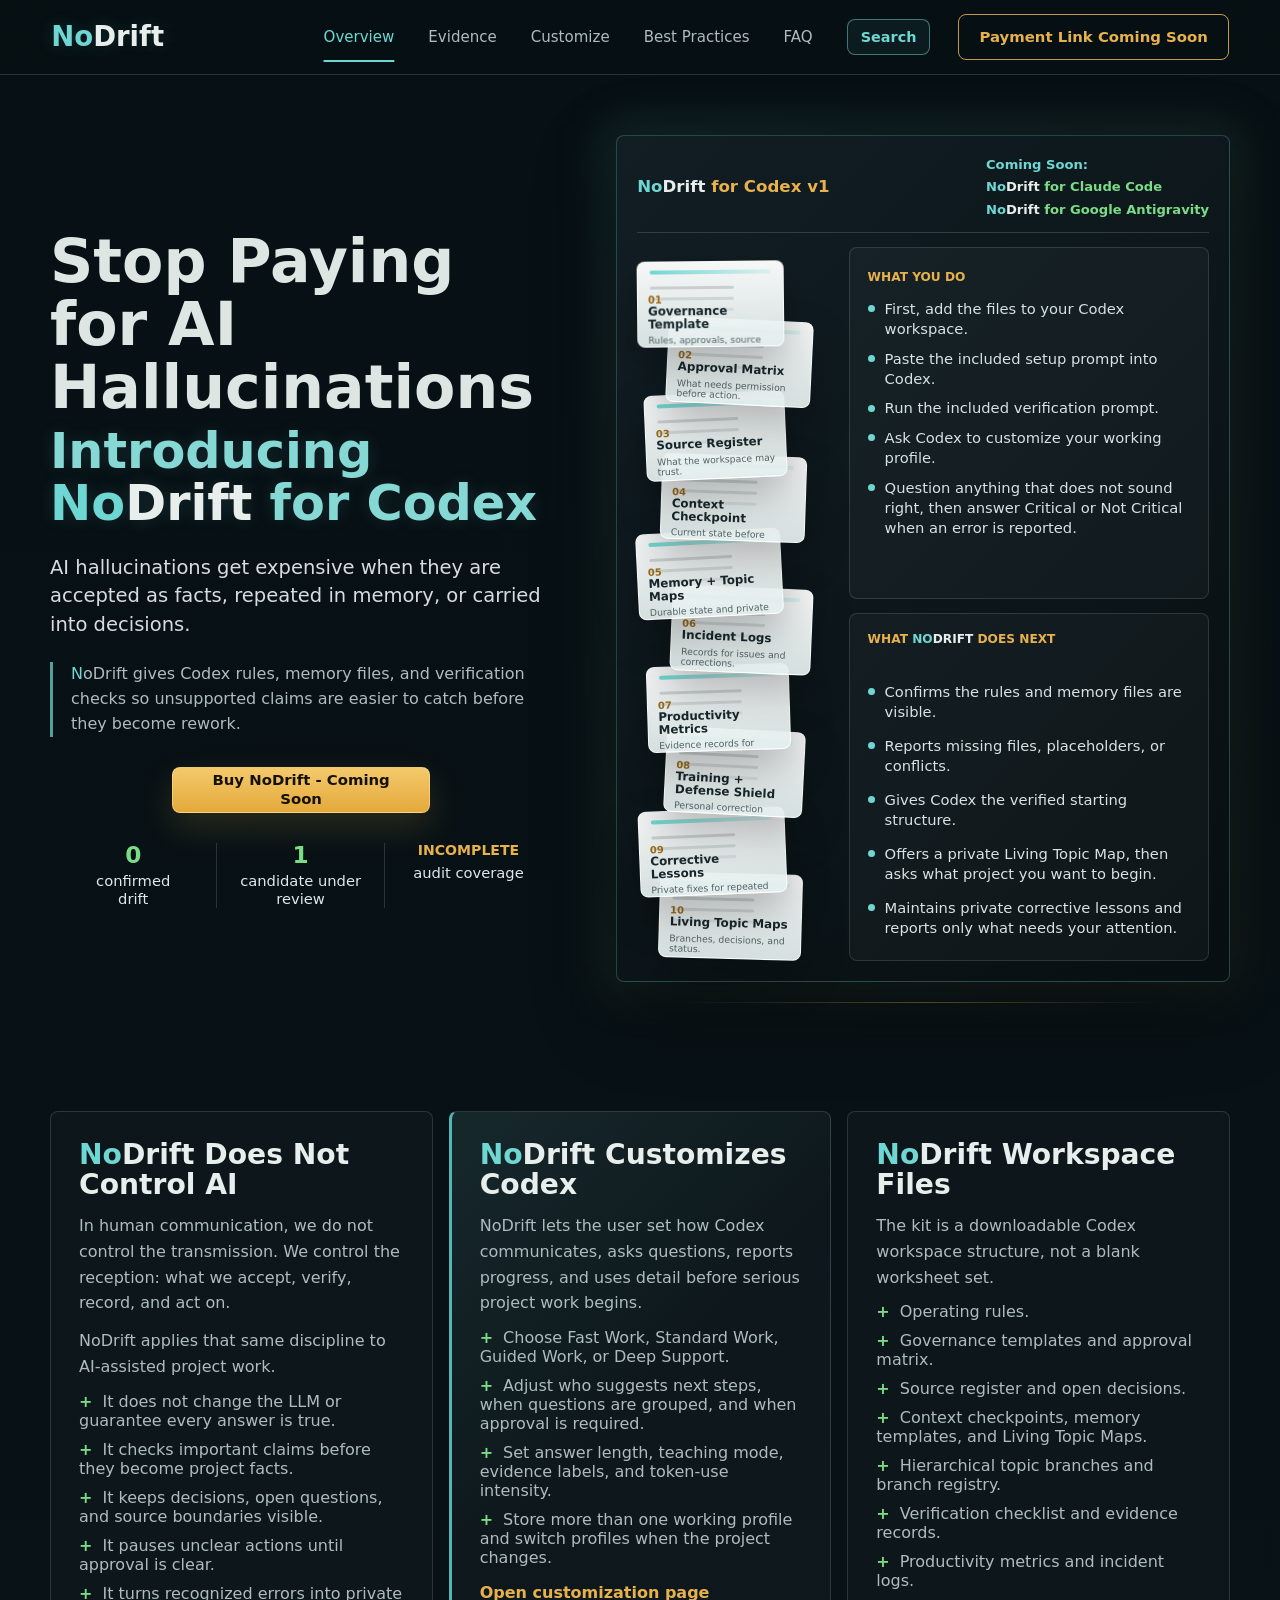
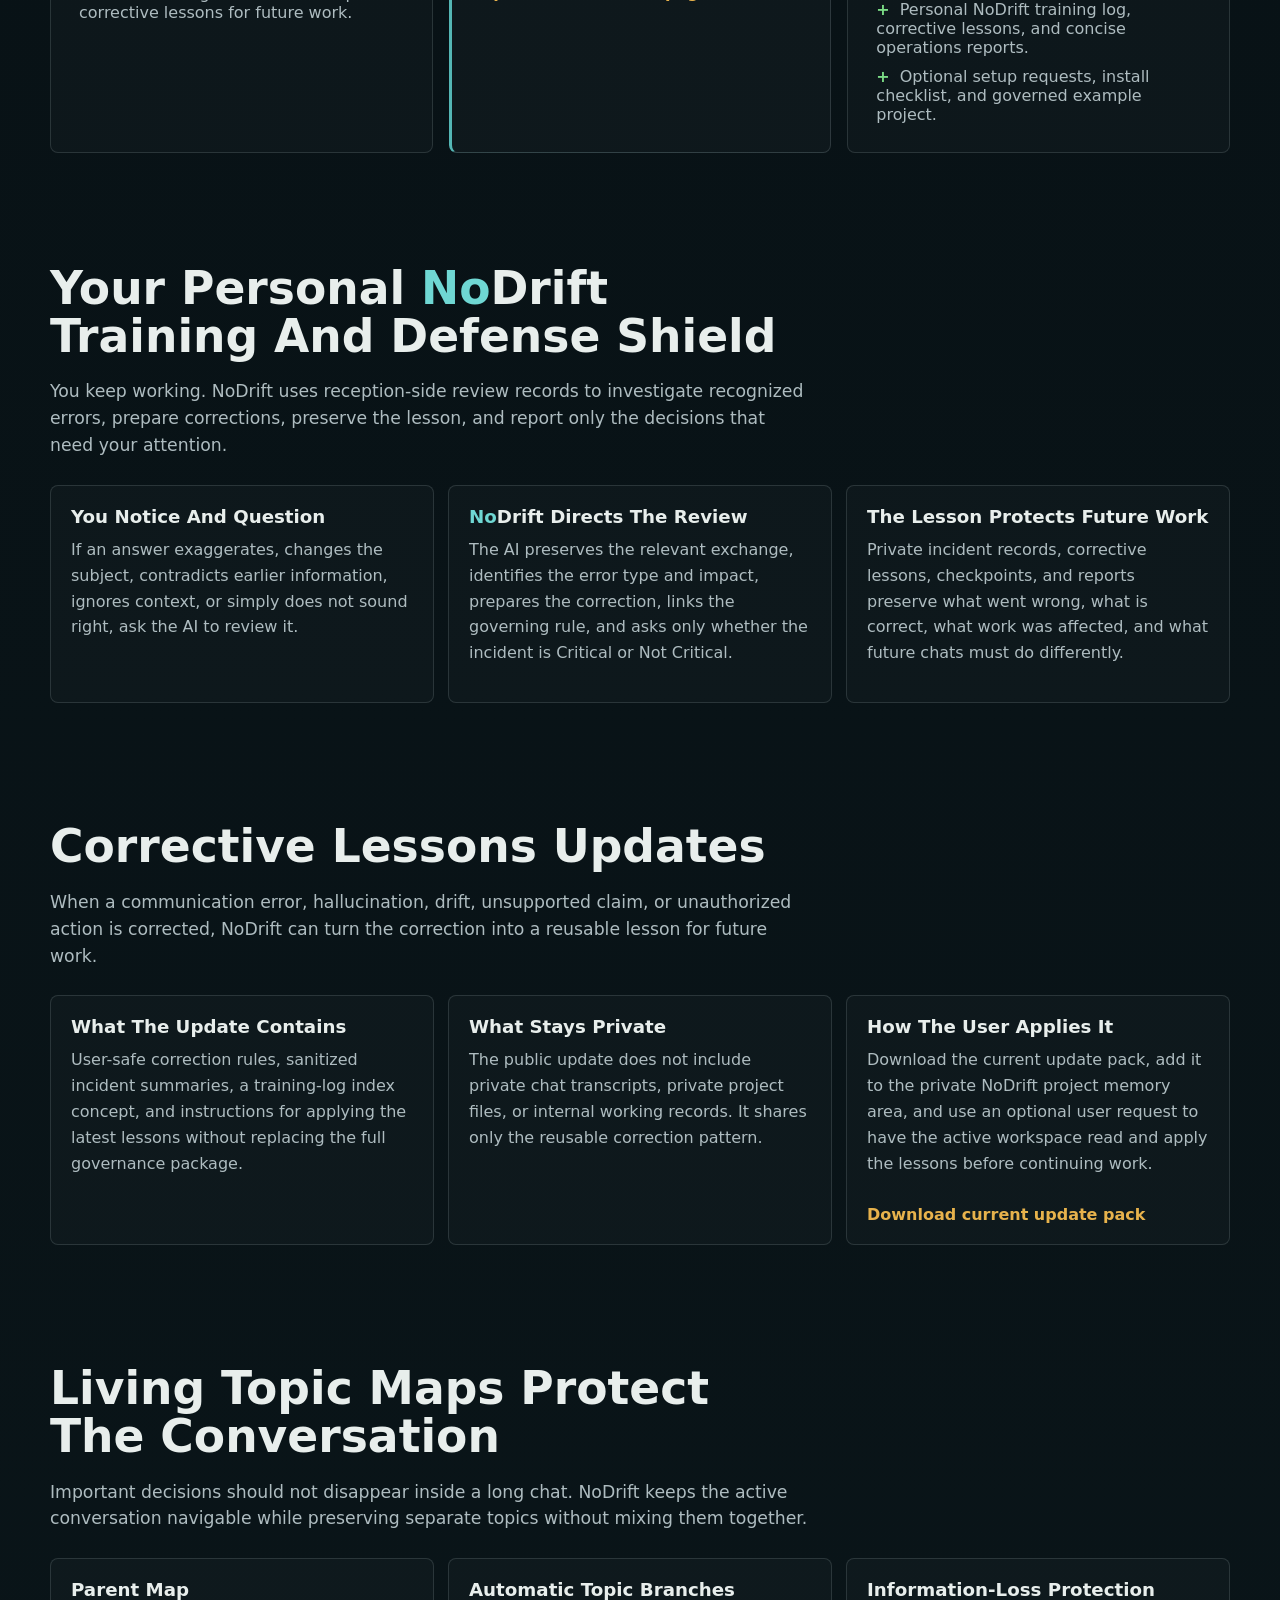
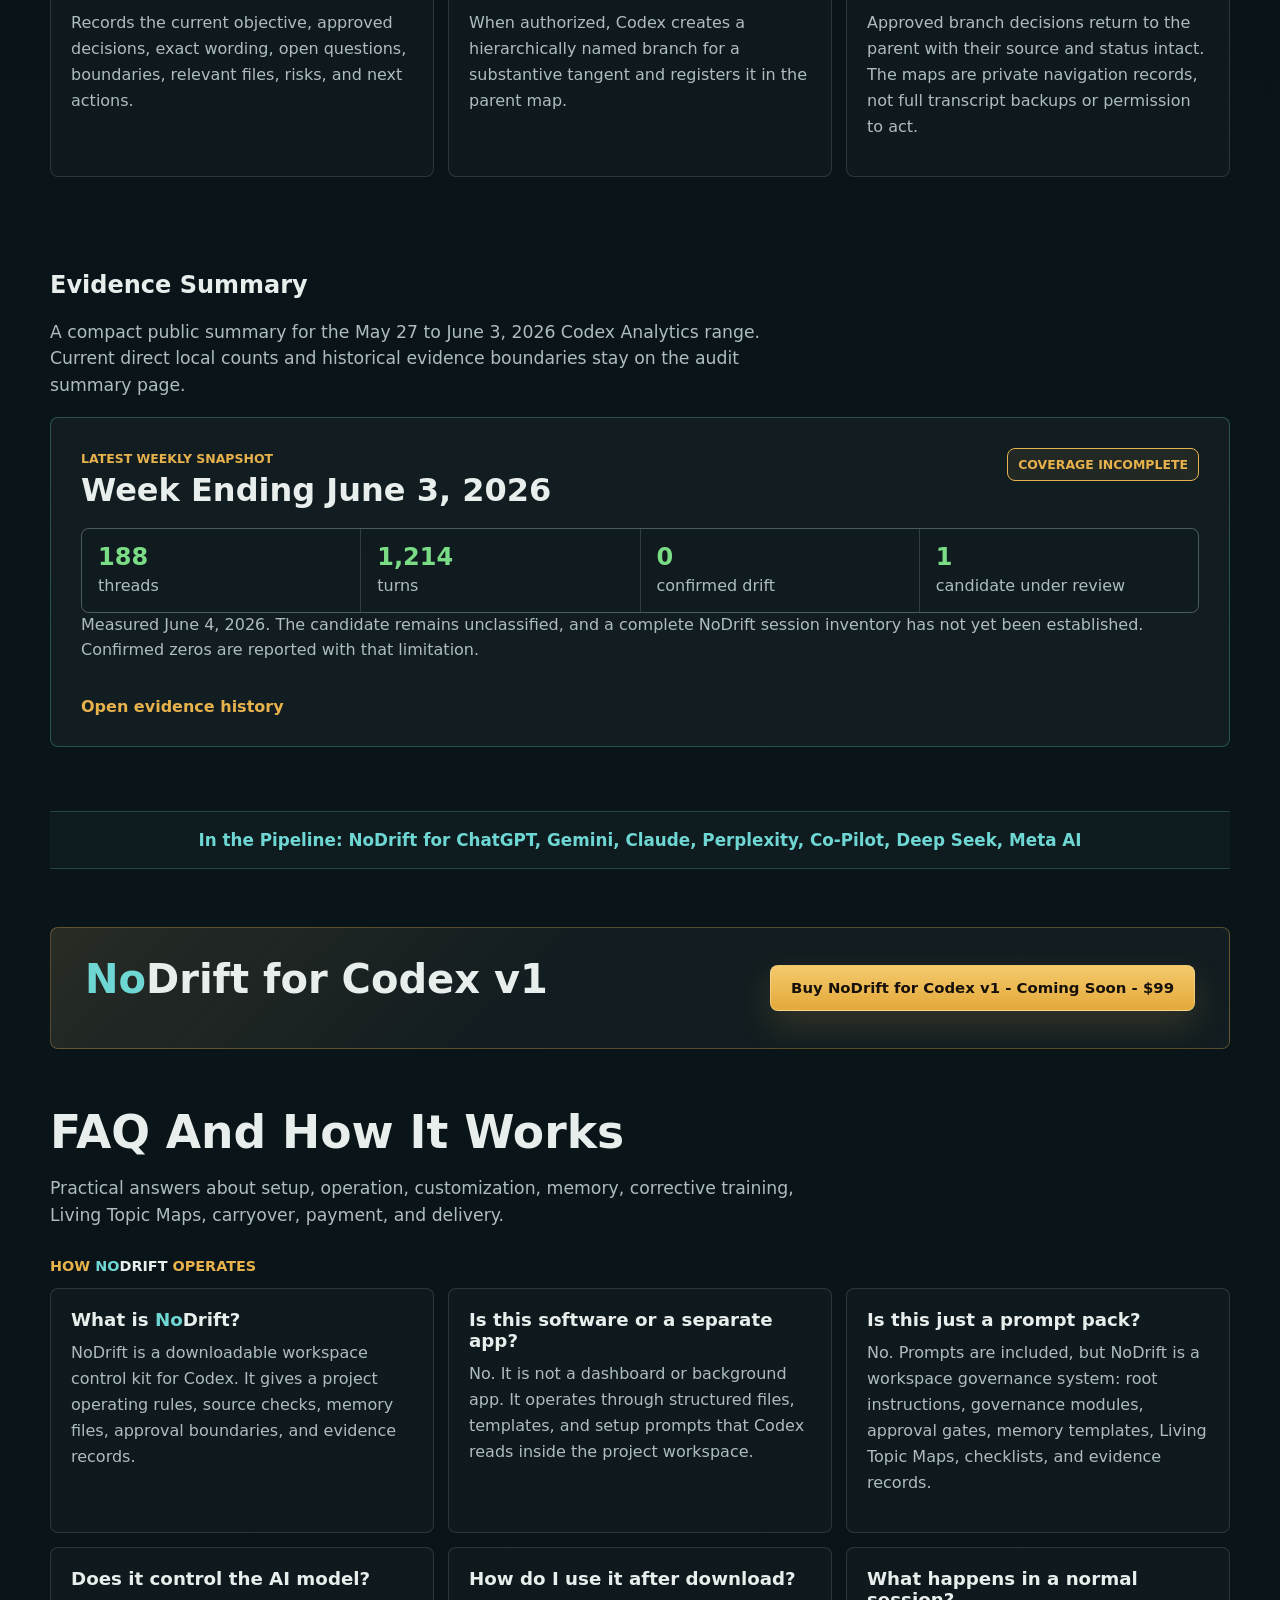
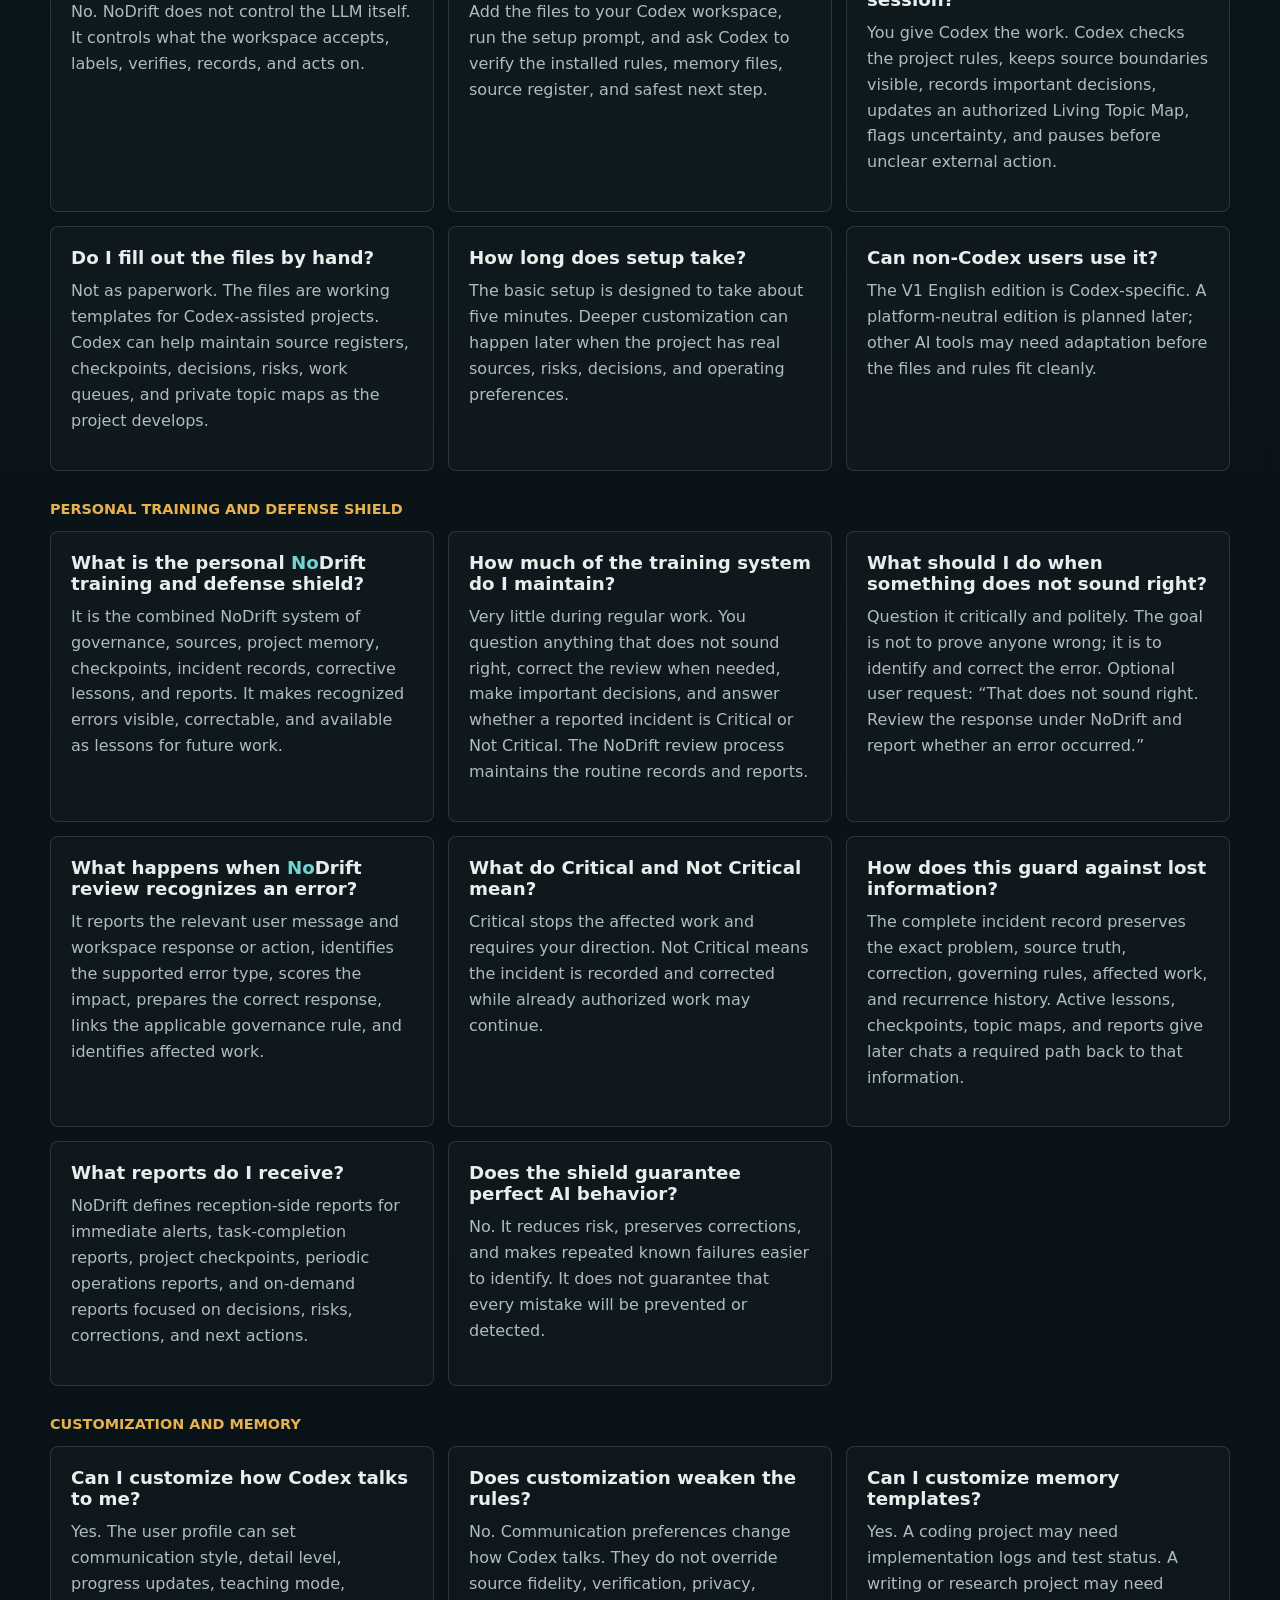
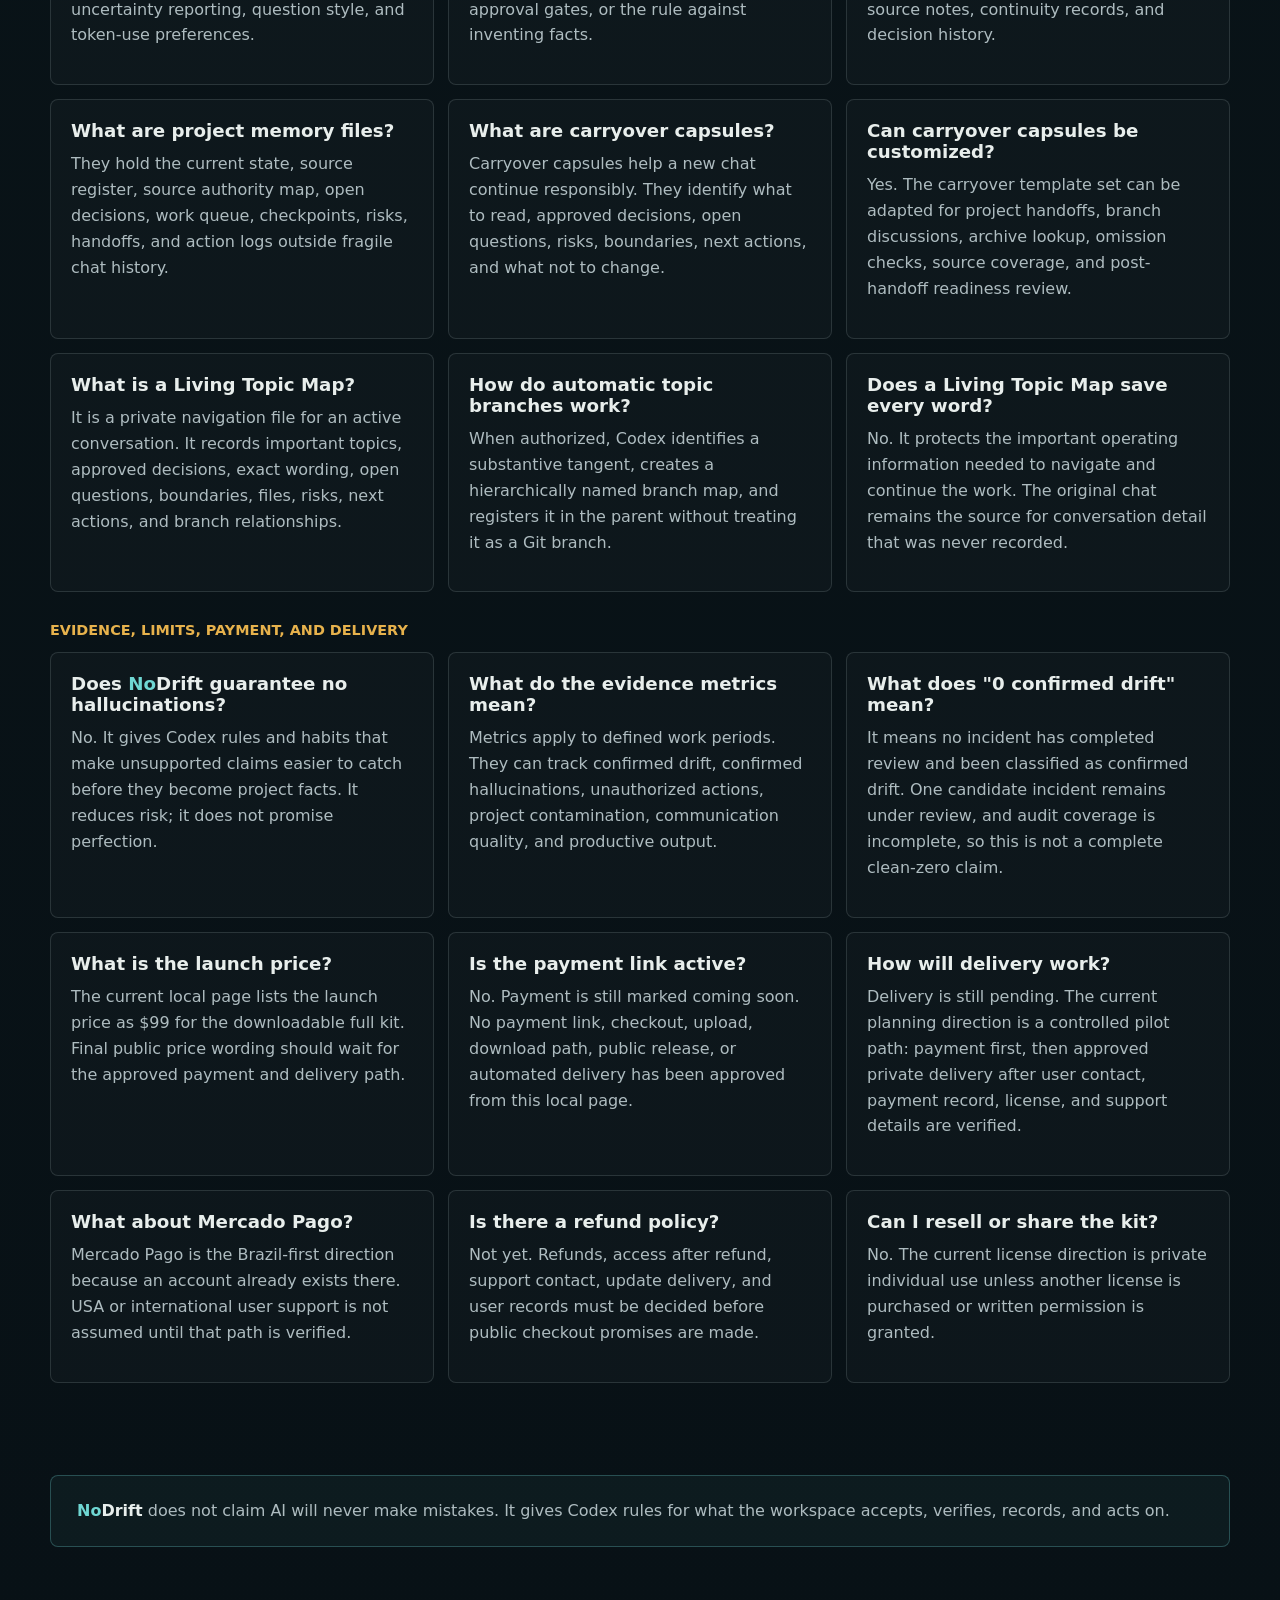
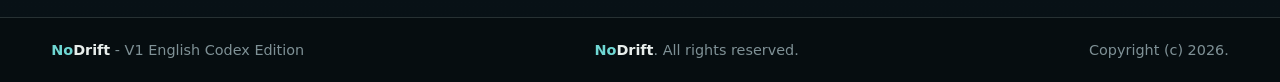
==== commit 4369c218: "Clarify NoDrift offer and evidence copy" ====
--- a/index.html
+++ b/index.html
@@ -325,18 +325,16 @@
       </section>
 
       <section class="platform-roadmap section-shell" aria-label="Future NoDrift editions">
-        <p>Coming Soon: NoDrift for Gemini, and Claude</p>
+        <p>In the Pipeline: NoDrift for ChatGPT, Gemini, Claude, Perplexity, Co-Pilot, Deep Seek, Meta AI</p>
       </section>
 
       <section class="offer-section section-shell">
         <div>
-          <h2><span class="title-wordmark"><span class="wordmark-no">No</span><span class="wordmark-drift">Drift</span></span> V1 English Codex Edition</h2>
-          <p>Downloadable Full Kit. Launch price: $99.</p>
-          <p class="offer-note">Brazil-first pilot is the recommended first path while Mercado Pago verification remains local-only.</p>
+          <h2><span class="title-wordmark"><span class="wordmark-no">No</span><span class="wordmark-drift">Drift</span></span> for Codex v1</h2>
         </div>
         <div class="offer-actions">
           <button class="button button-primary" type="button" data-placeholder="No Mercado Pago link exists yet.">
-            Buy NoDrift - Coming Soon
+            Buy NoDrift for Codex v1 - Coming Soon - $99
           </button>
         </div>
       </section>
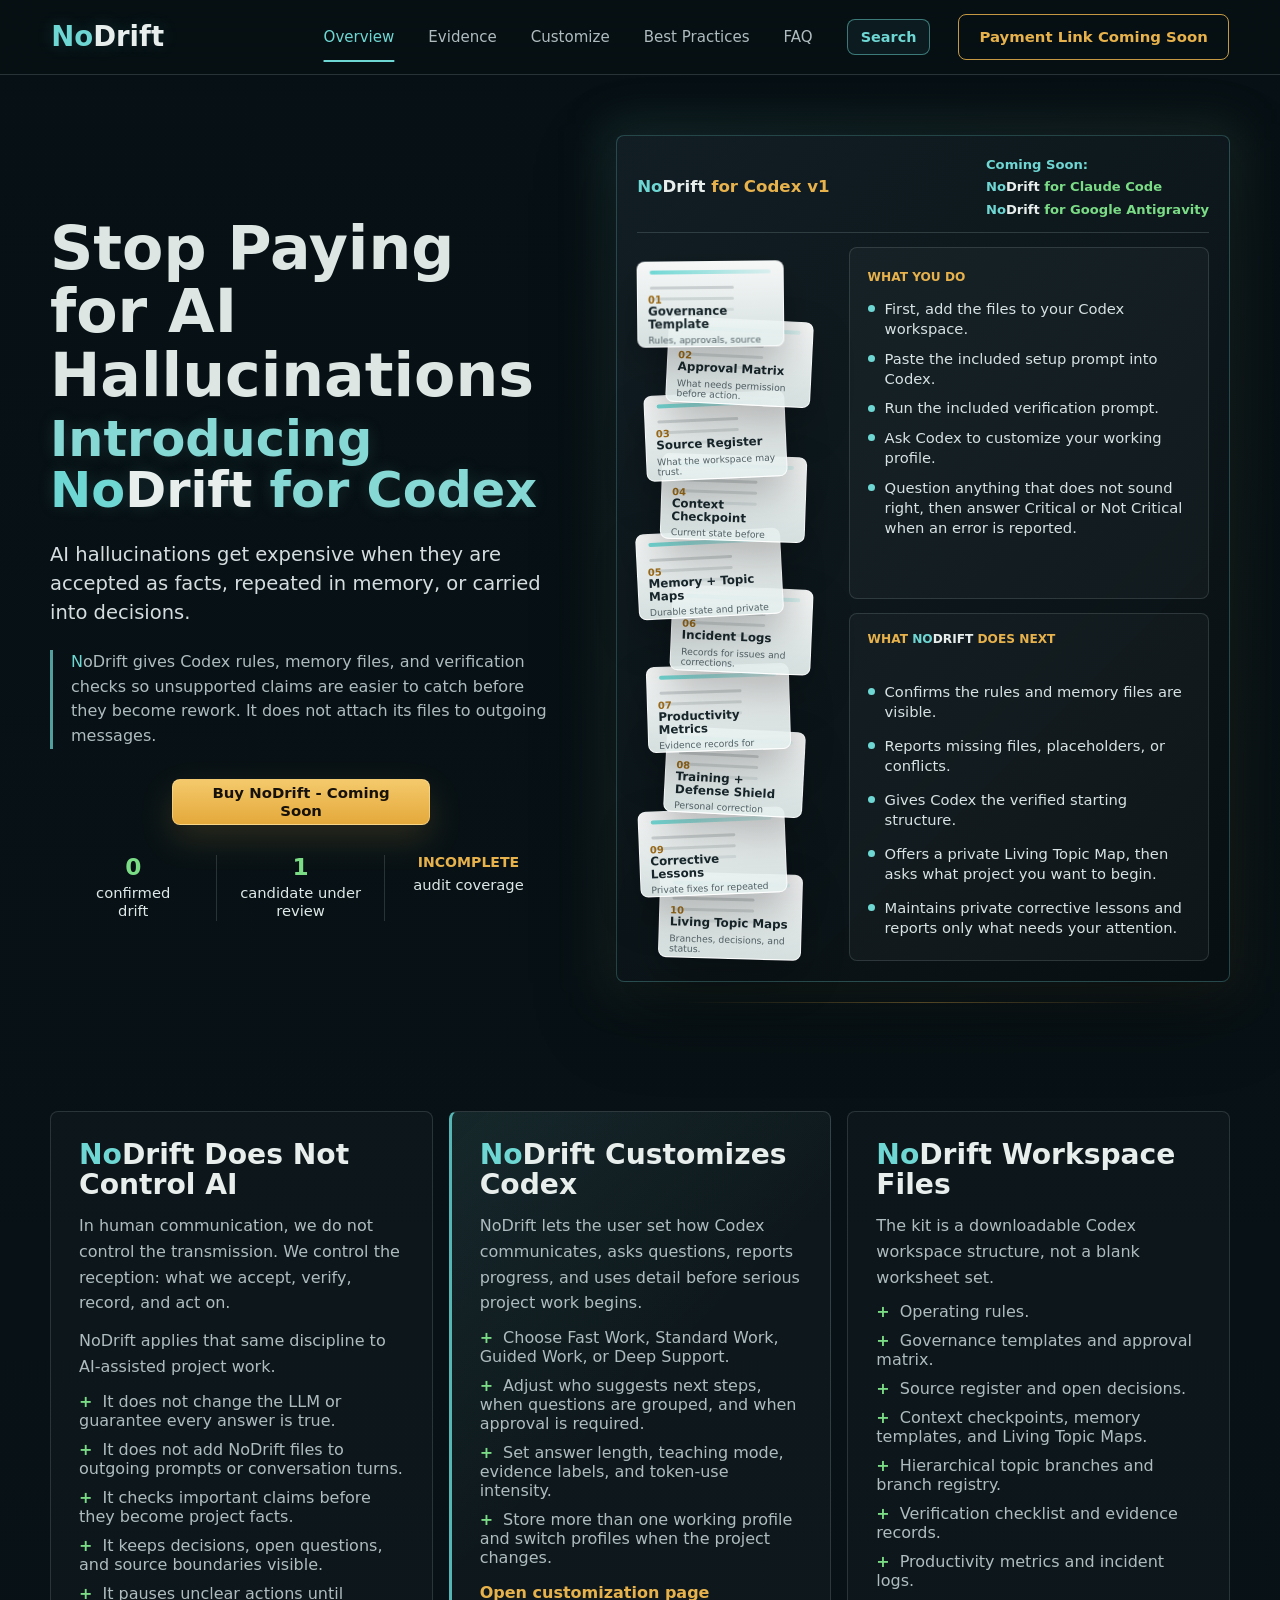
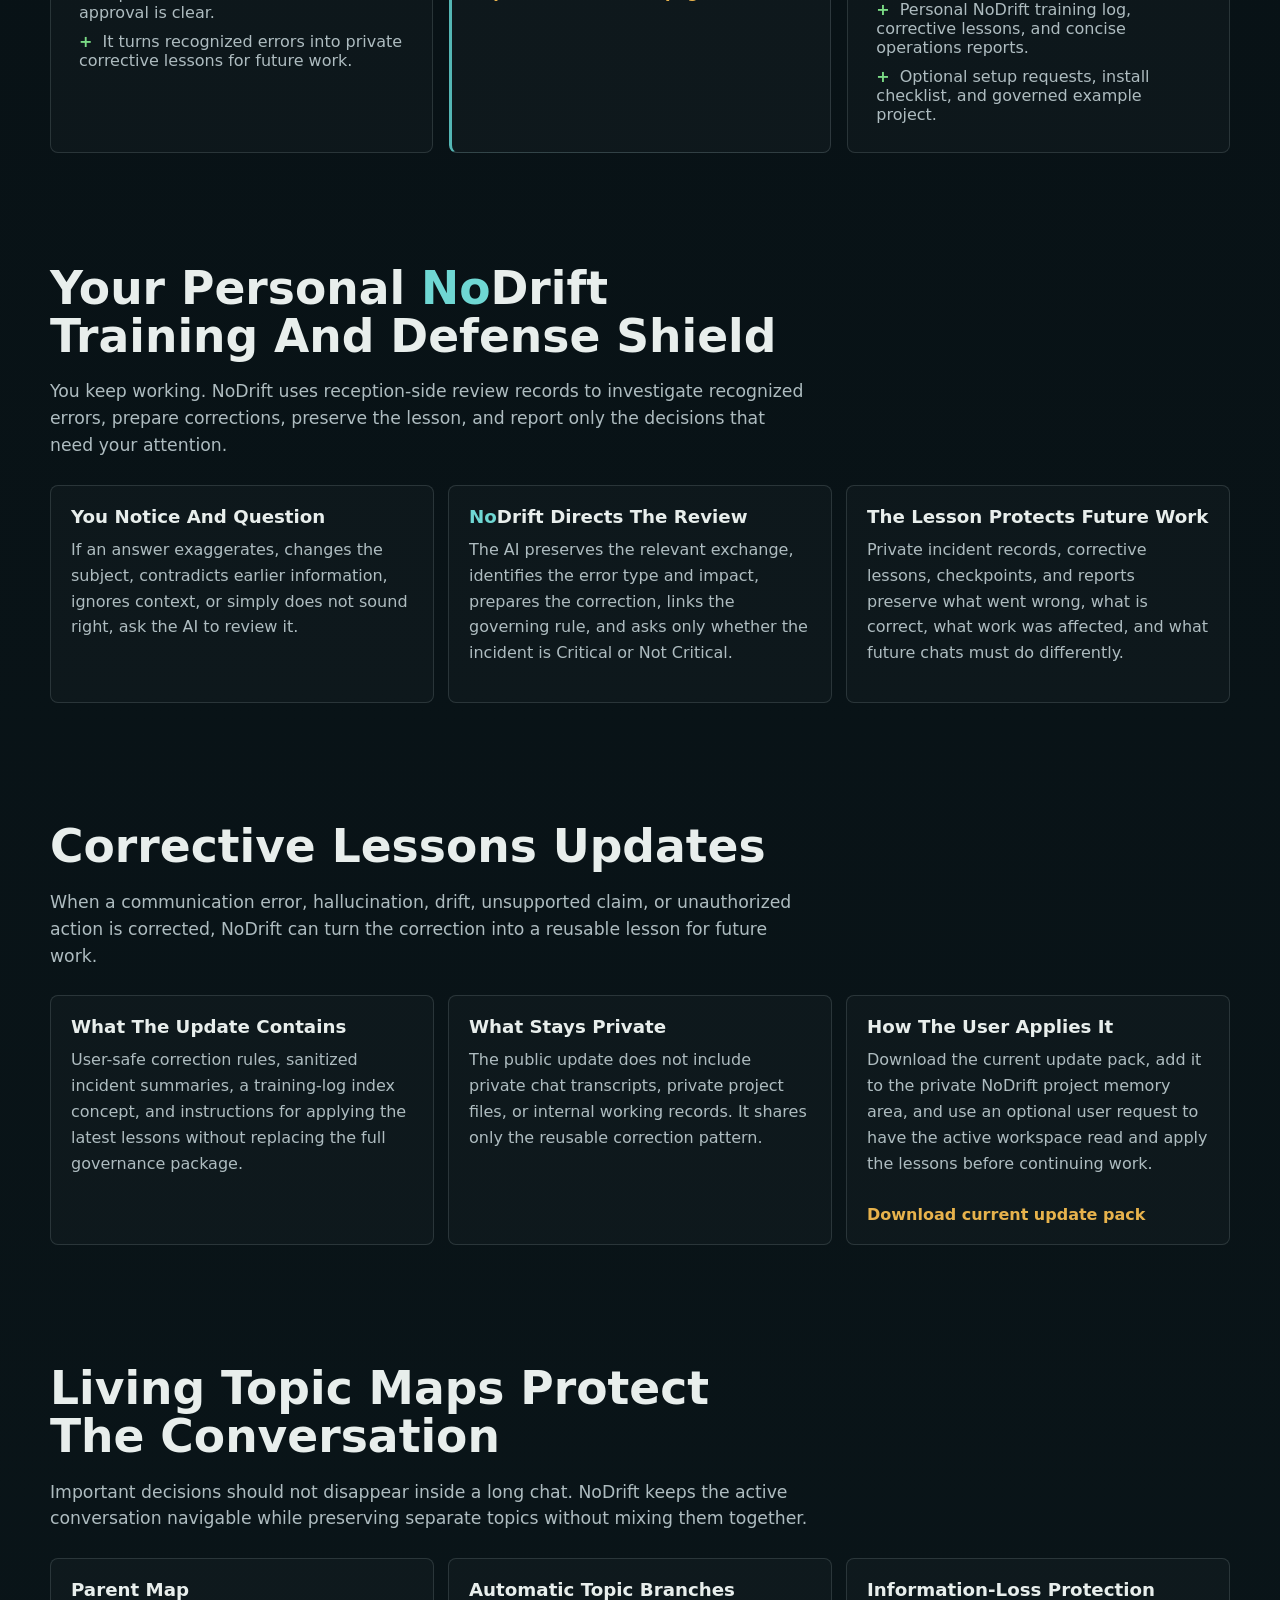
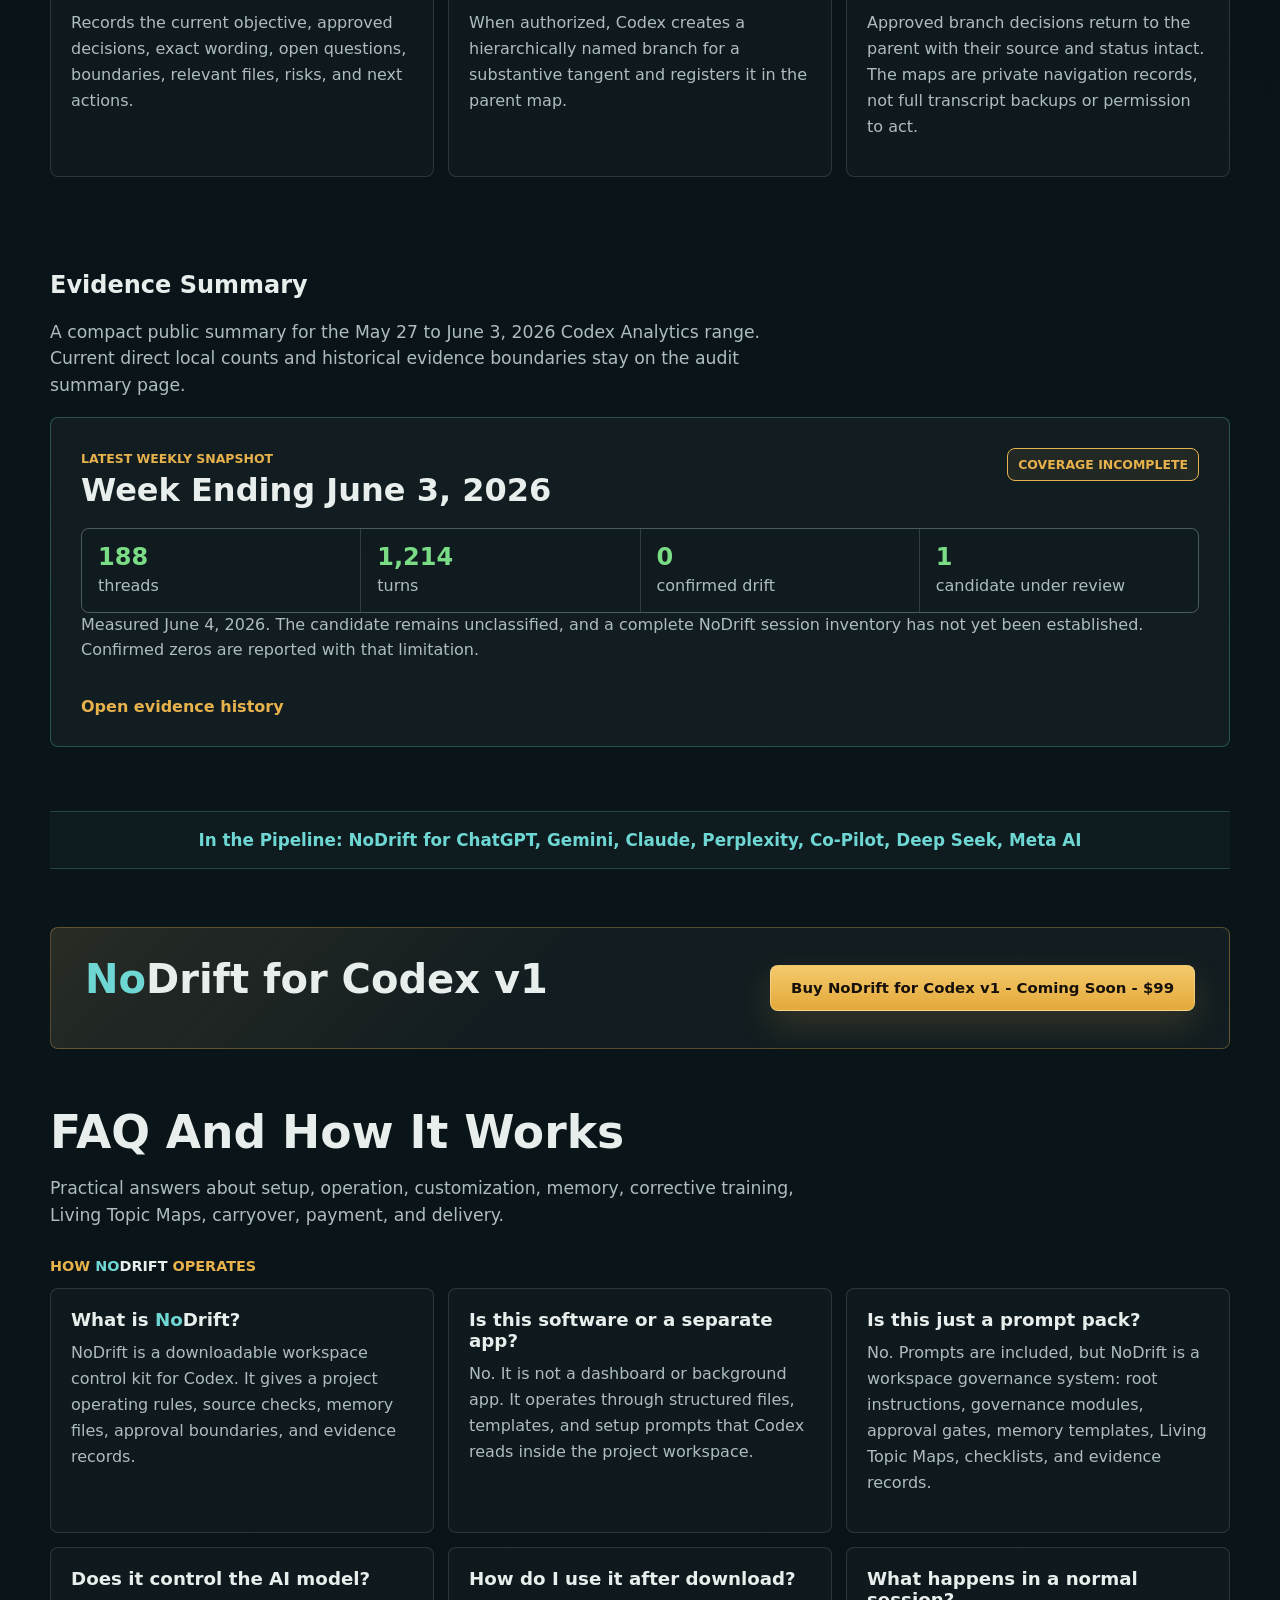
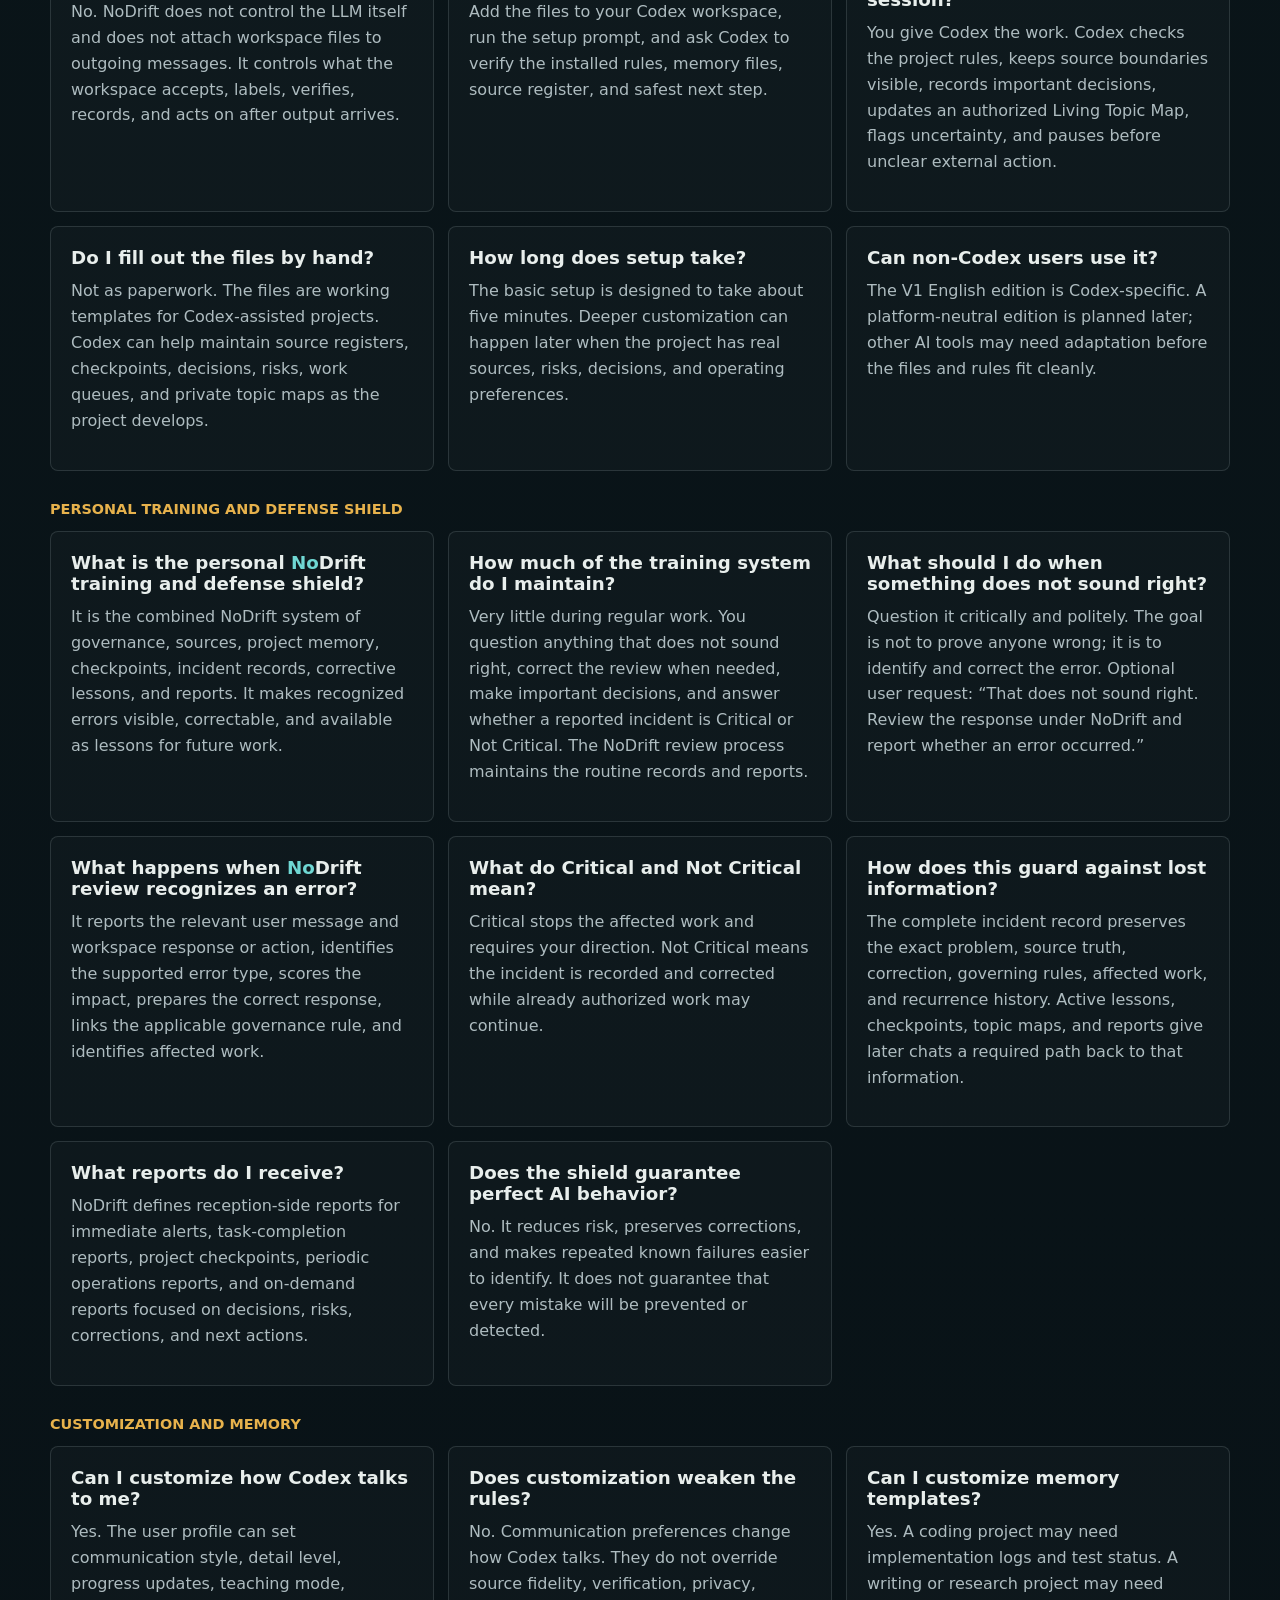
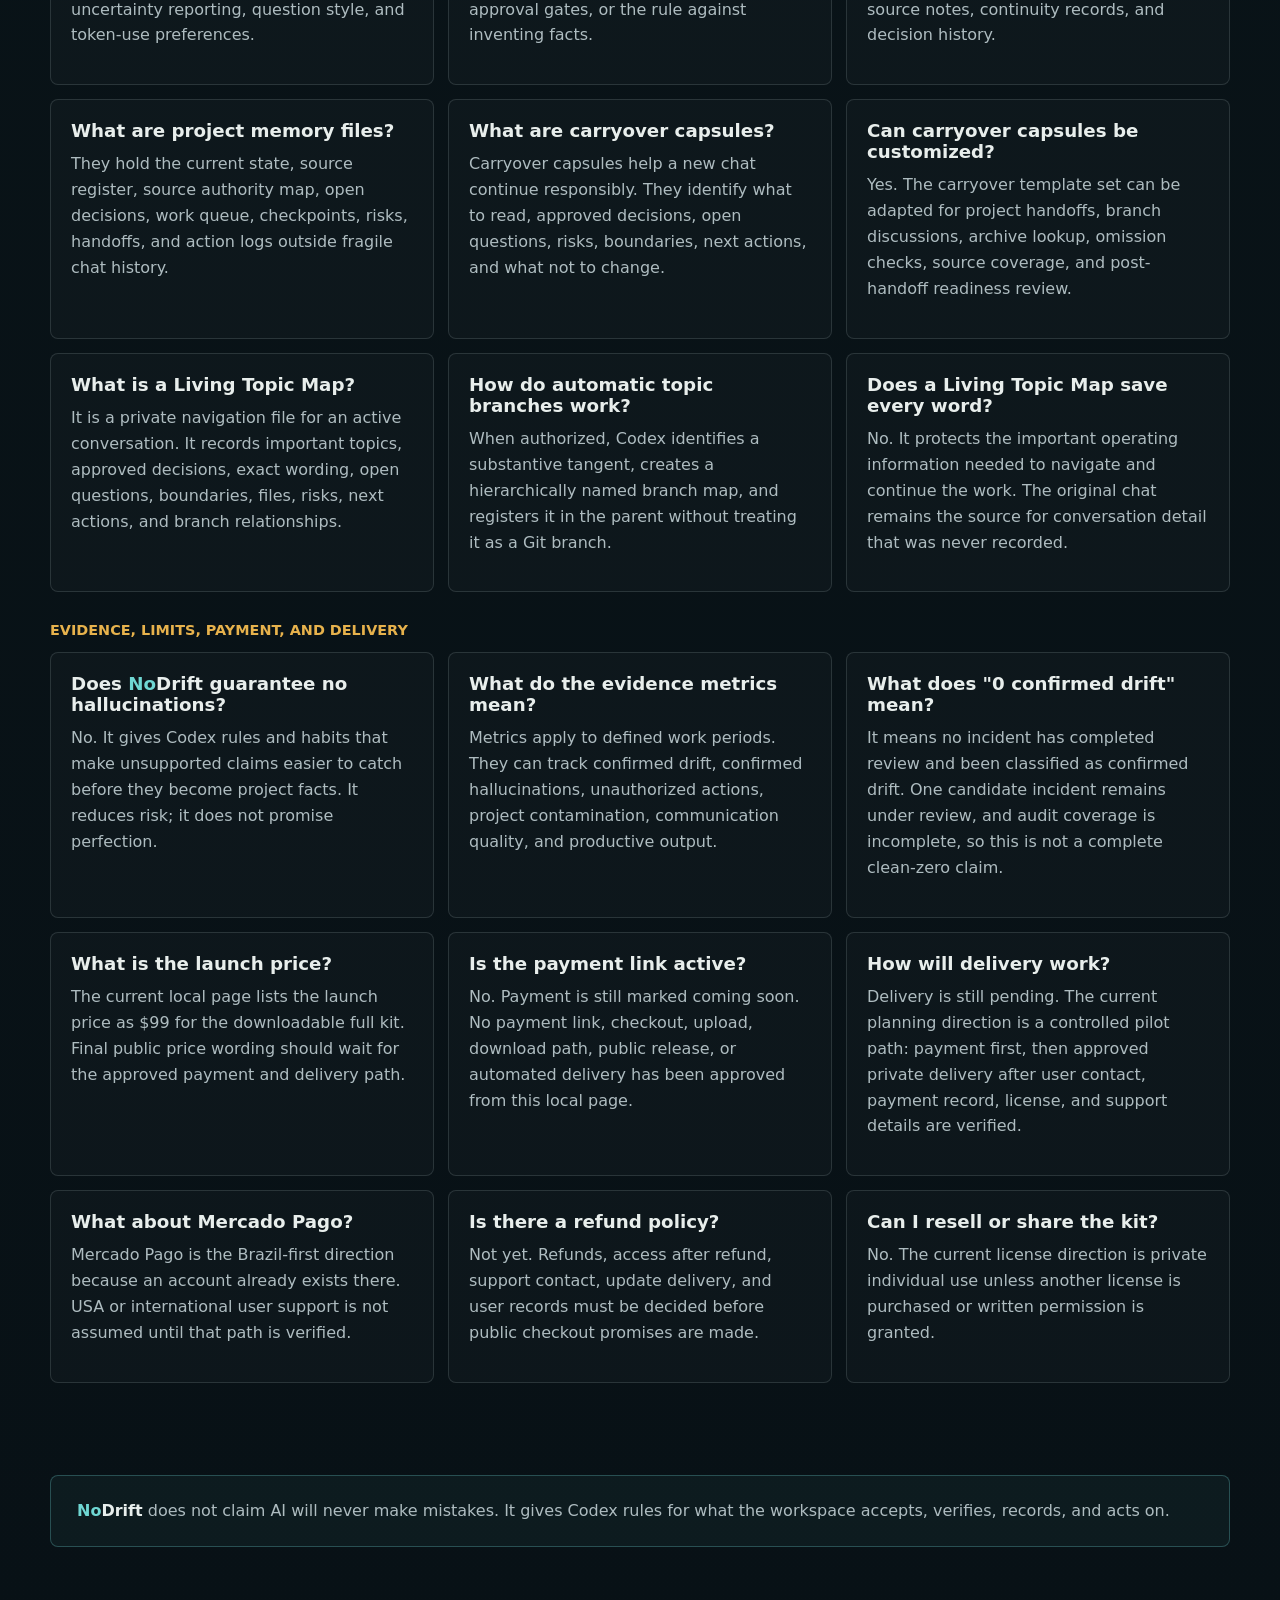
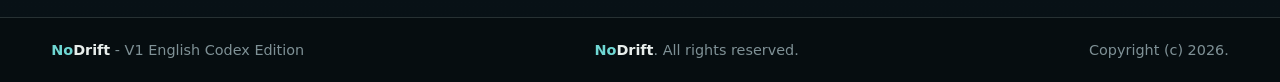
==== commit 13175cc0: "Clarify NoDrift reception-only LLM wording" ====
--- a/index.html
+++ b/index.html
@@ -56,7 +56,7 @@
             AI hallucinations get expensive when they are accepted as facts, repeated in memory, or carried into decisions.
           </p>
           <p class="supporting-line">
-            NoDrift gives Codex rules, memory files, and verification checks so unsupported claims are easier to catch before they become rework.
+            NoDrift gives Codex rules, memory files, and verification checks so unsupported claims are easier to catch before they become rework. It does not attach its files to outgoing messages.
           </p>
           <div class="hero-actions" aria-label="Primary actions">
             <button class="button button-primary" type="button" data-placeholder="No payment link exists yet.">
@@ -182,6 +182,7 @@
           </p>
           <ul class="plain-list">
             <li>It does not change the LLM or guarantee every answer is true.</li>
+            <li>It does not add NoDrift files to outgoing prompts or conversation turns.</li>
             <li>It checks important claims before they become project facts.</li>
             <li>It keeps decisions, open questions, and source boundaries visible.</li>
             <li>It pauses unclear actions until approval is clear.</li>
@@ -362,7 +363,7 @@
             </article>
             <article>
               <h4>Does it control the AI model?</h4>
-              <p>No. NoDrift does not control the LLM itself. It controls what the workspace accepts, labels, verifies, records, and acts on.</p>
+              <p>No. NoDrift does not control the LLM itself and does not attach workspace files to outgoing messages. It controls what the workspace accepts, labels, verifies, records, and acts on after output arrives.</p>
             </article>
             <article>
               <h4>How do I use it after download?</h4>
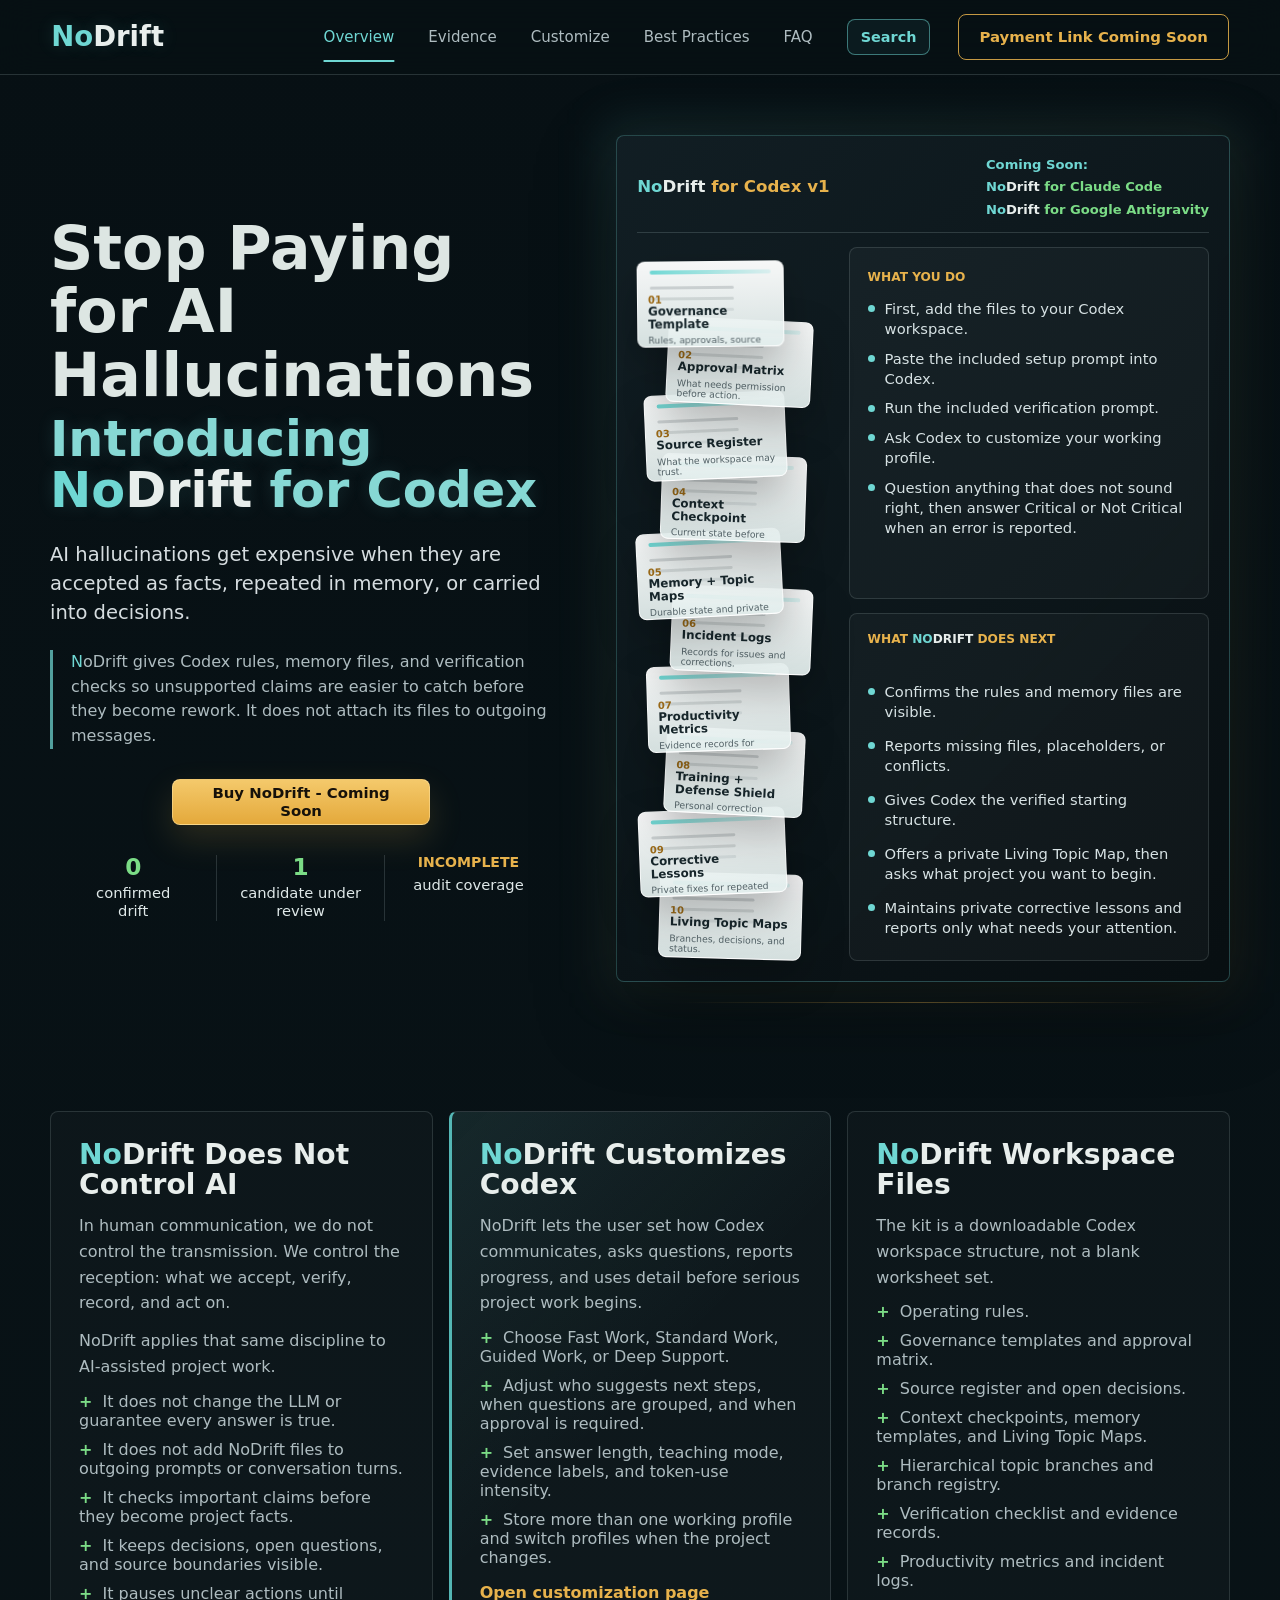
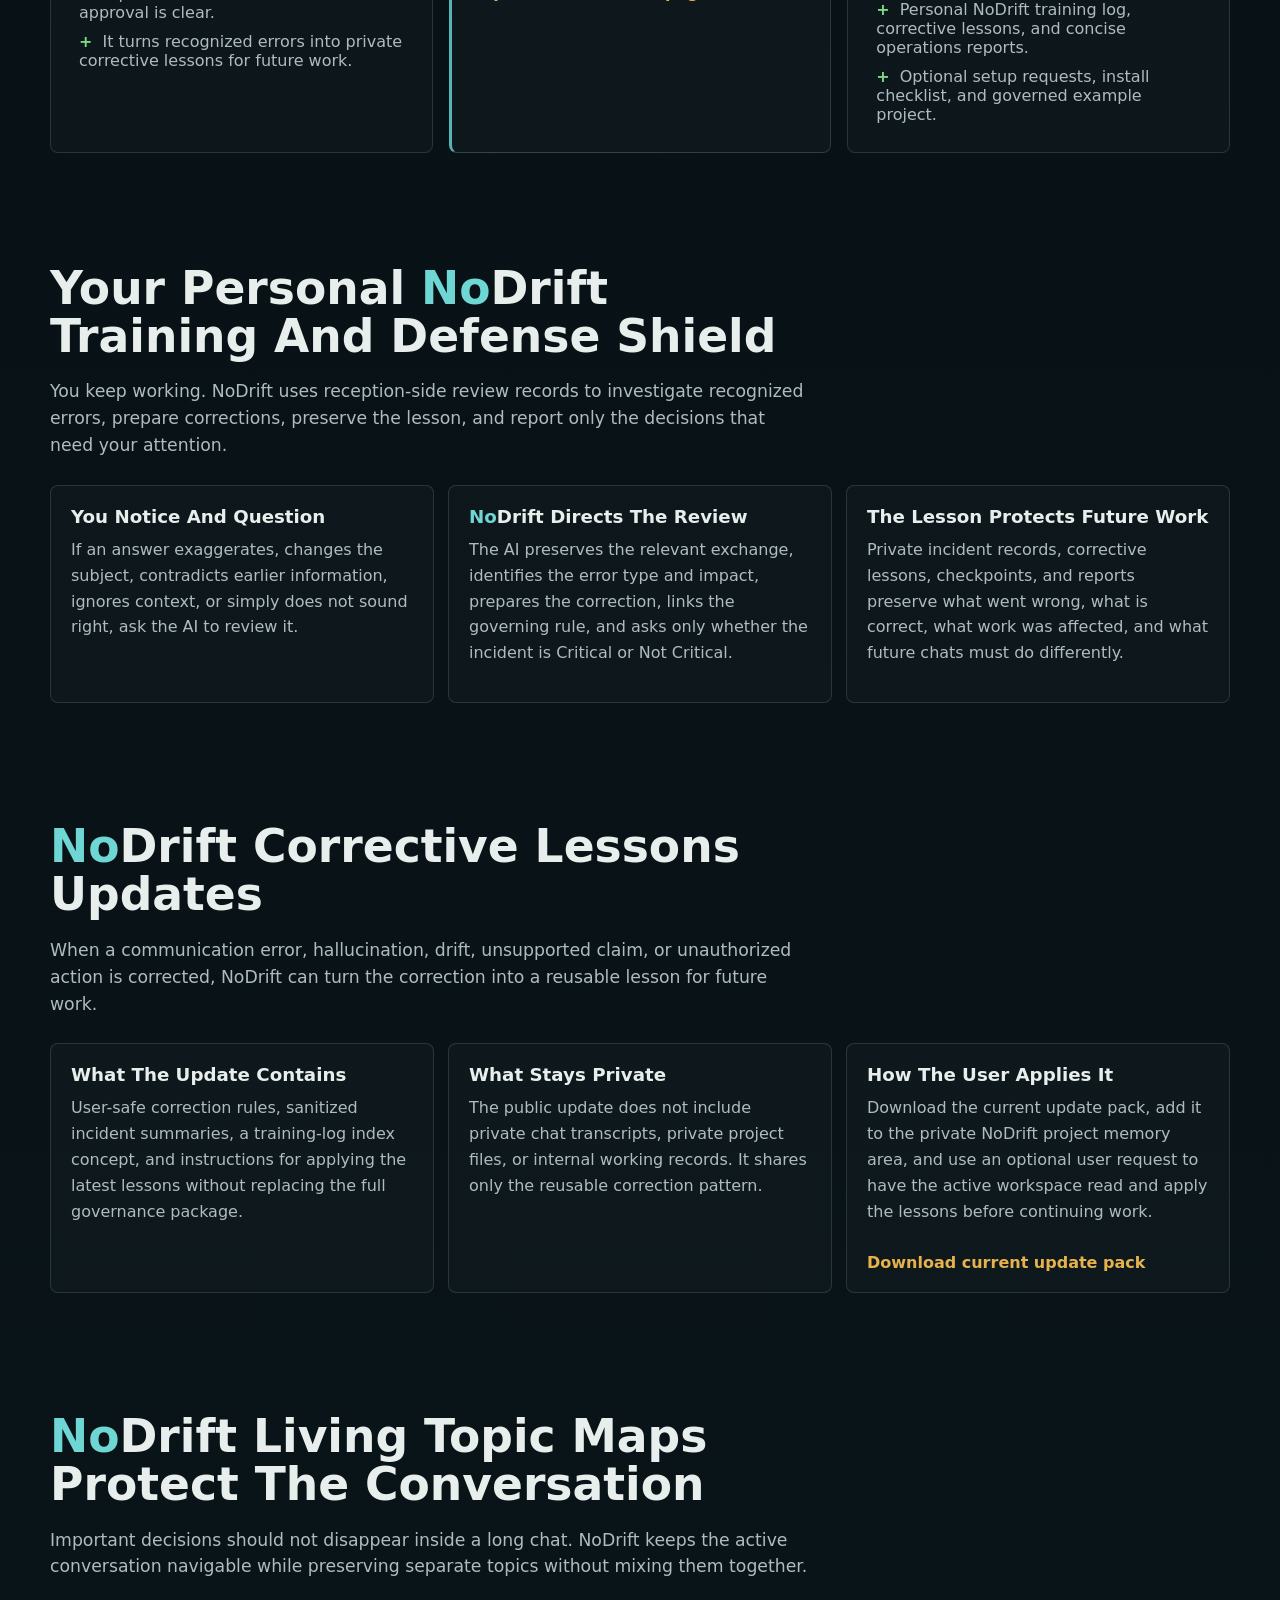
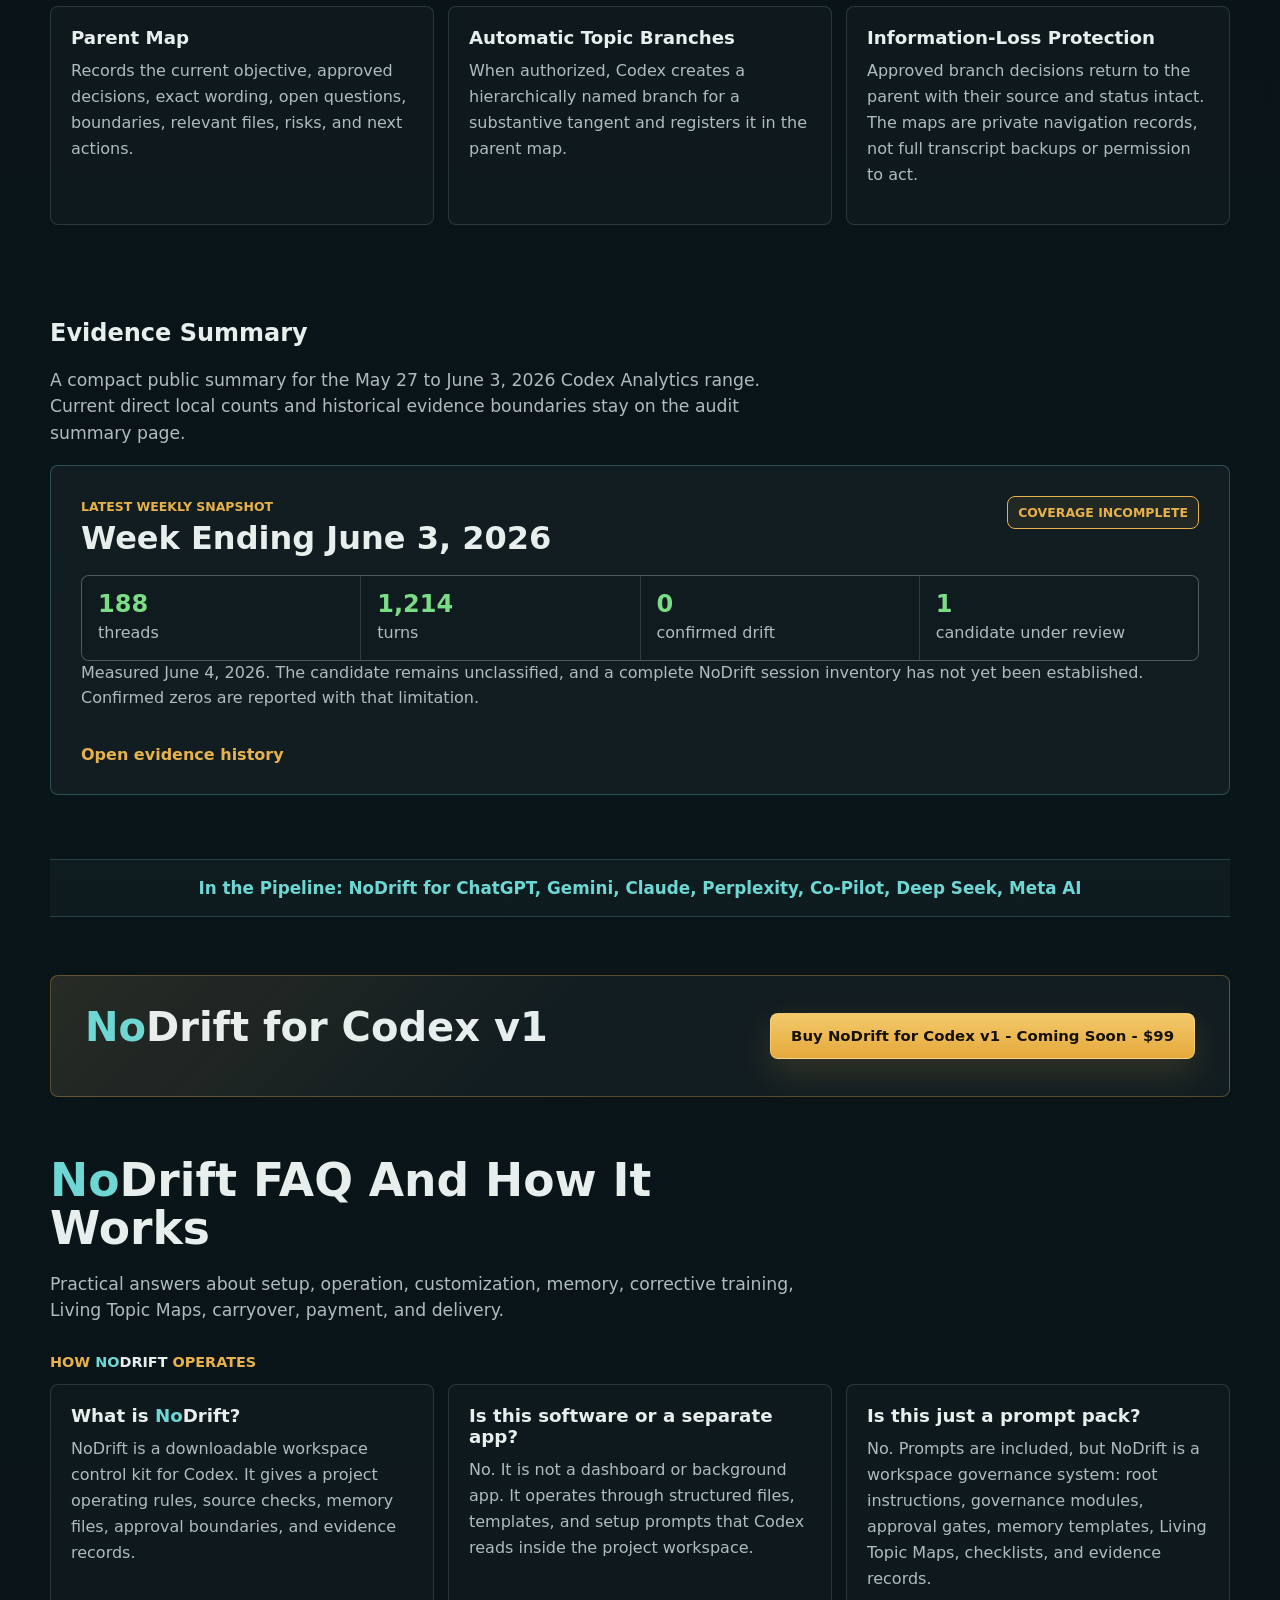
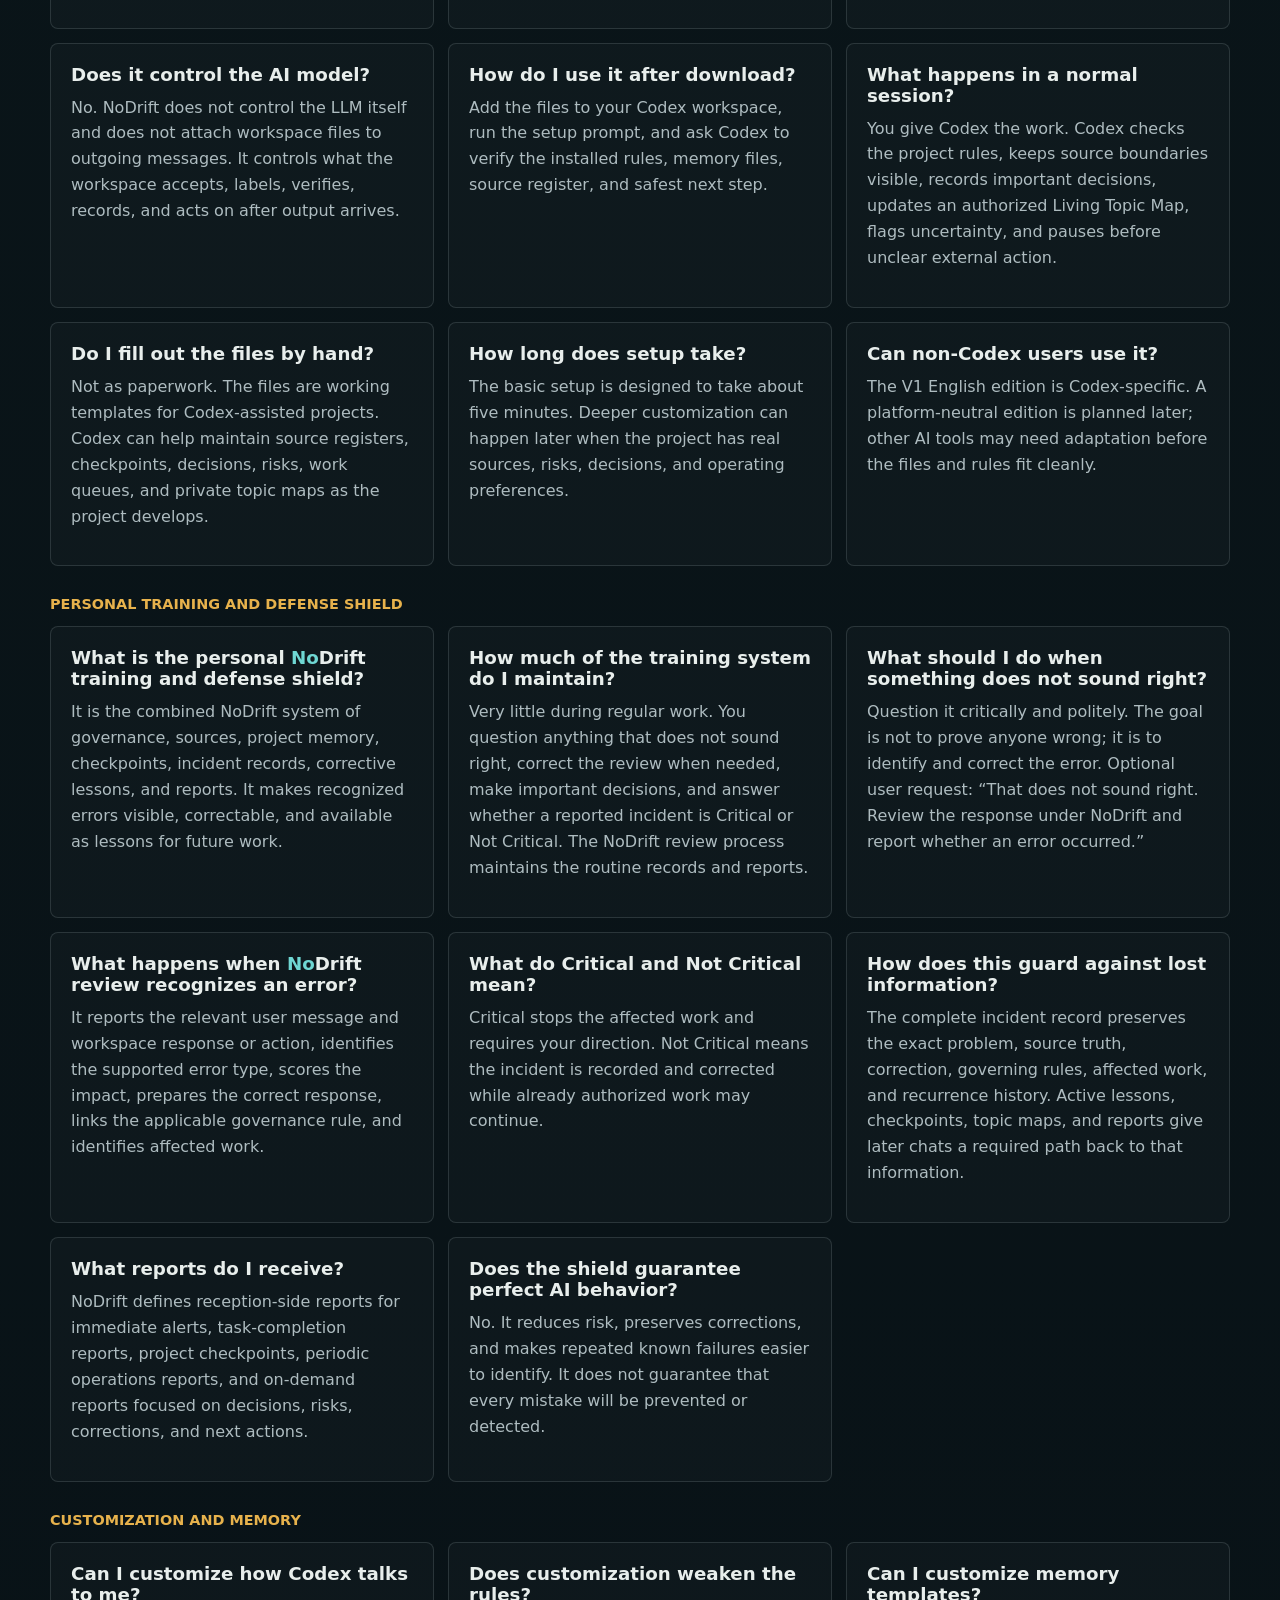
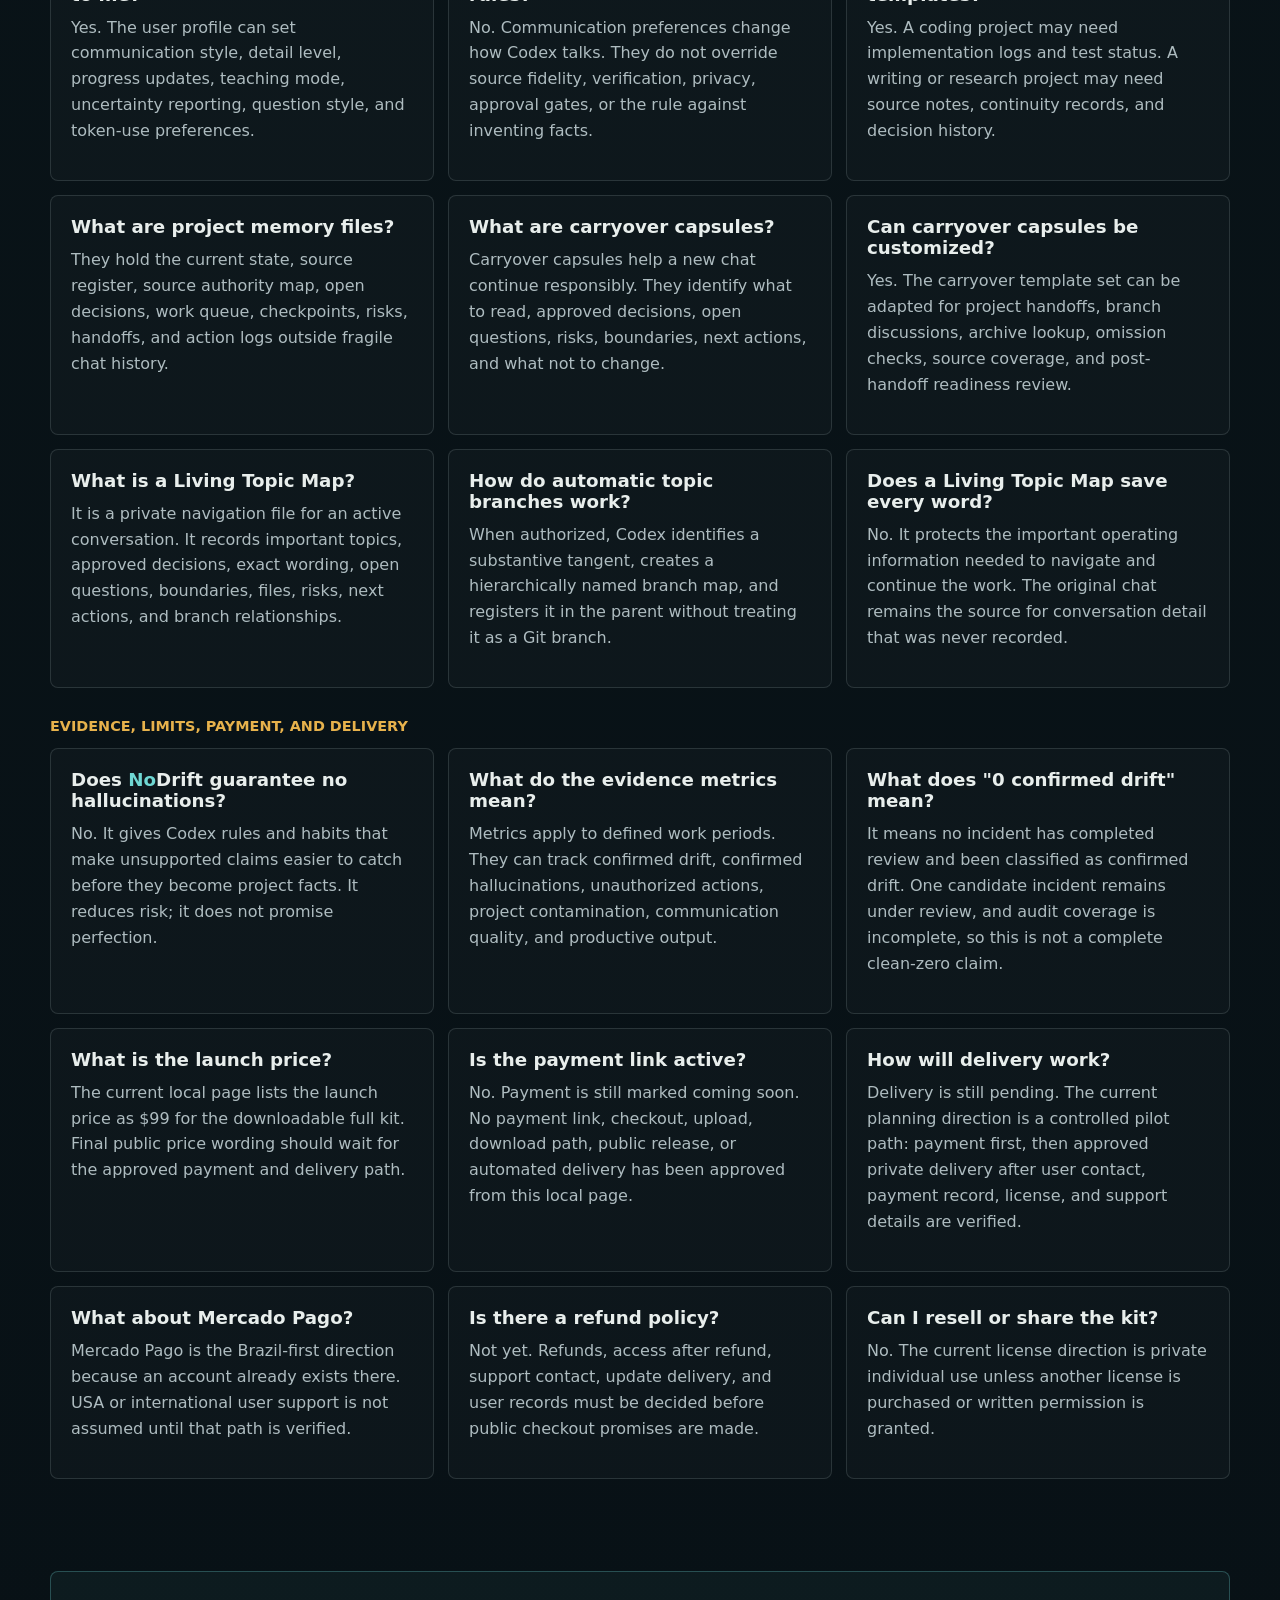
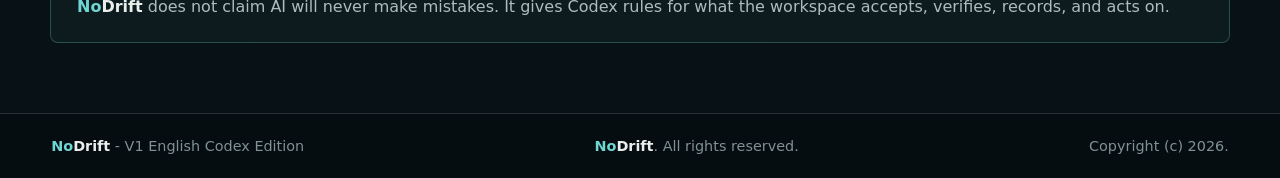
==== commit fc51ab26: "Add NoDrift branding to section titles" ====
--- a/index.html
+++ b/index.html
@@ -248,7 +248,7 @@
 
       <section id="updates" class="faq-section section-shell" aria-labelledby="updates-heading">
         <div class="section-heading">
-          <h2 id="updates-heading">Corrective Lessons Updates</h2>
+          <h2 id="updates-heading"><span class="title-wordmark"><span class="wordmark-no">No</span><span class="wordmark-drift">Drift</span></span> Corrective Lessons Updates</h2>
           <p>
             When a communication error, hallucination, drift, unsupported claim, or unauthorized action is corrected,
             NoDrift can turn the correction into a reusable lesson for future work.
@@ -273,7 +273,7 @@
 
       <section id="topic-maps" class="faq-section section-shell" aria-labelledby="topic-maps-heading">
         <div class="section-heading">
-          <h2 id="topic-maps-heading">Living Topic Maps Protect The Conversation</h2>
+          <h2 id="topic-maps-heading"><span class="title-wordmark"><span class="wordmark-no">No</span><span class="wordmark-drift">Drift</span></span> Living Topic Maps Protect The Conversation</h2>
           <p>
             Important decisions should not disappear inside a long chat. NoDrift keeps the active conversation
             navigable while preserving separate topics without mixing them together.
@@ -342,7 +342,7 @@
 
       <section id="faq" class="faq-section section-shell">
         <div class="section-heading">
-          <h2>FAQ And How It Works</h2>
+          <h2><span class="title-wordmark"><span class="wordmark-no">No</span><span class="wordmark-drift">Drift</span></span> FAQ And How It Works</h2>
           <p>Practical answers about setup, operation, customization, memory, corrective training, Living Topic Maps, carryover, payment, and delivery.</p>
         </div>
 
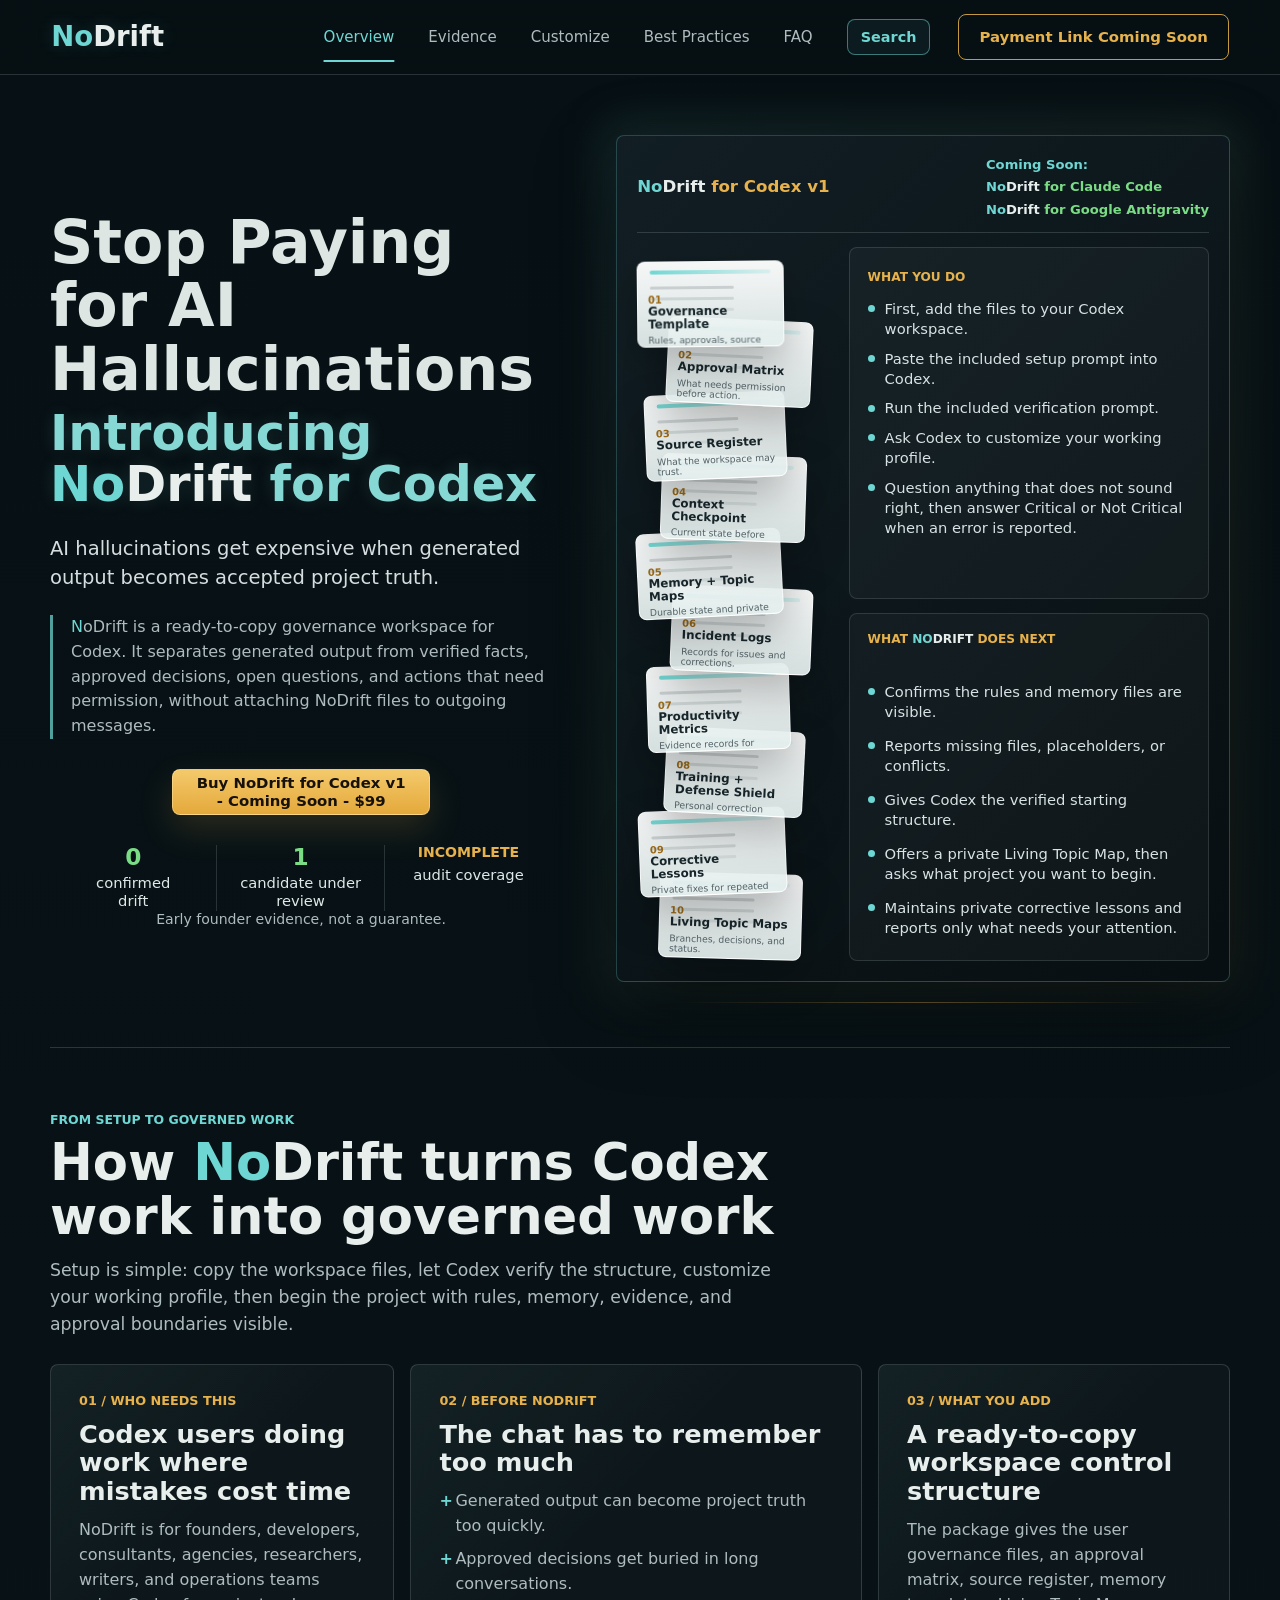
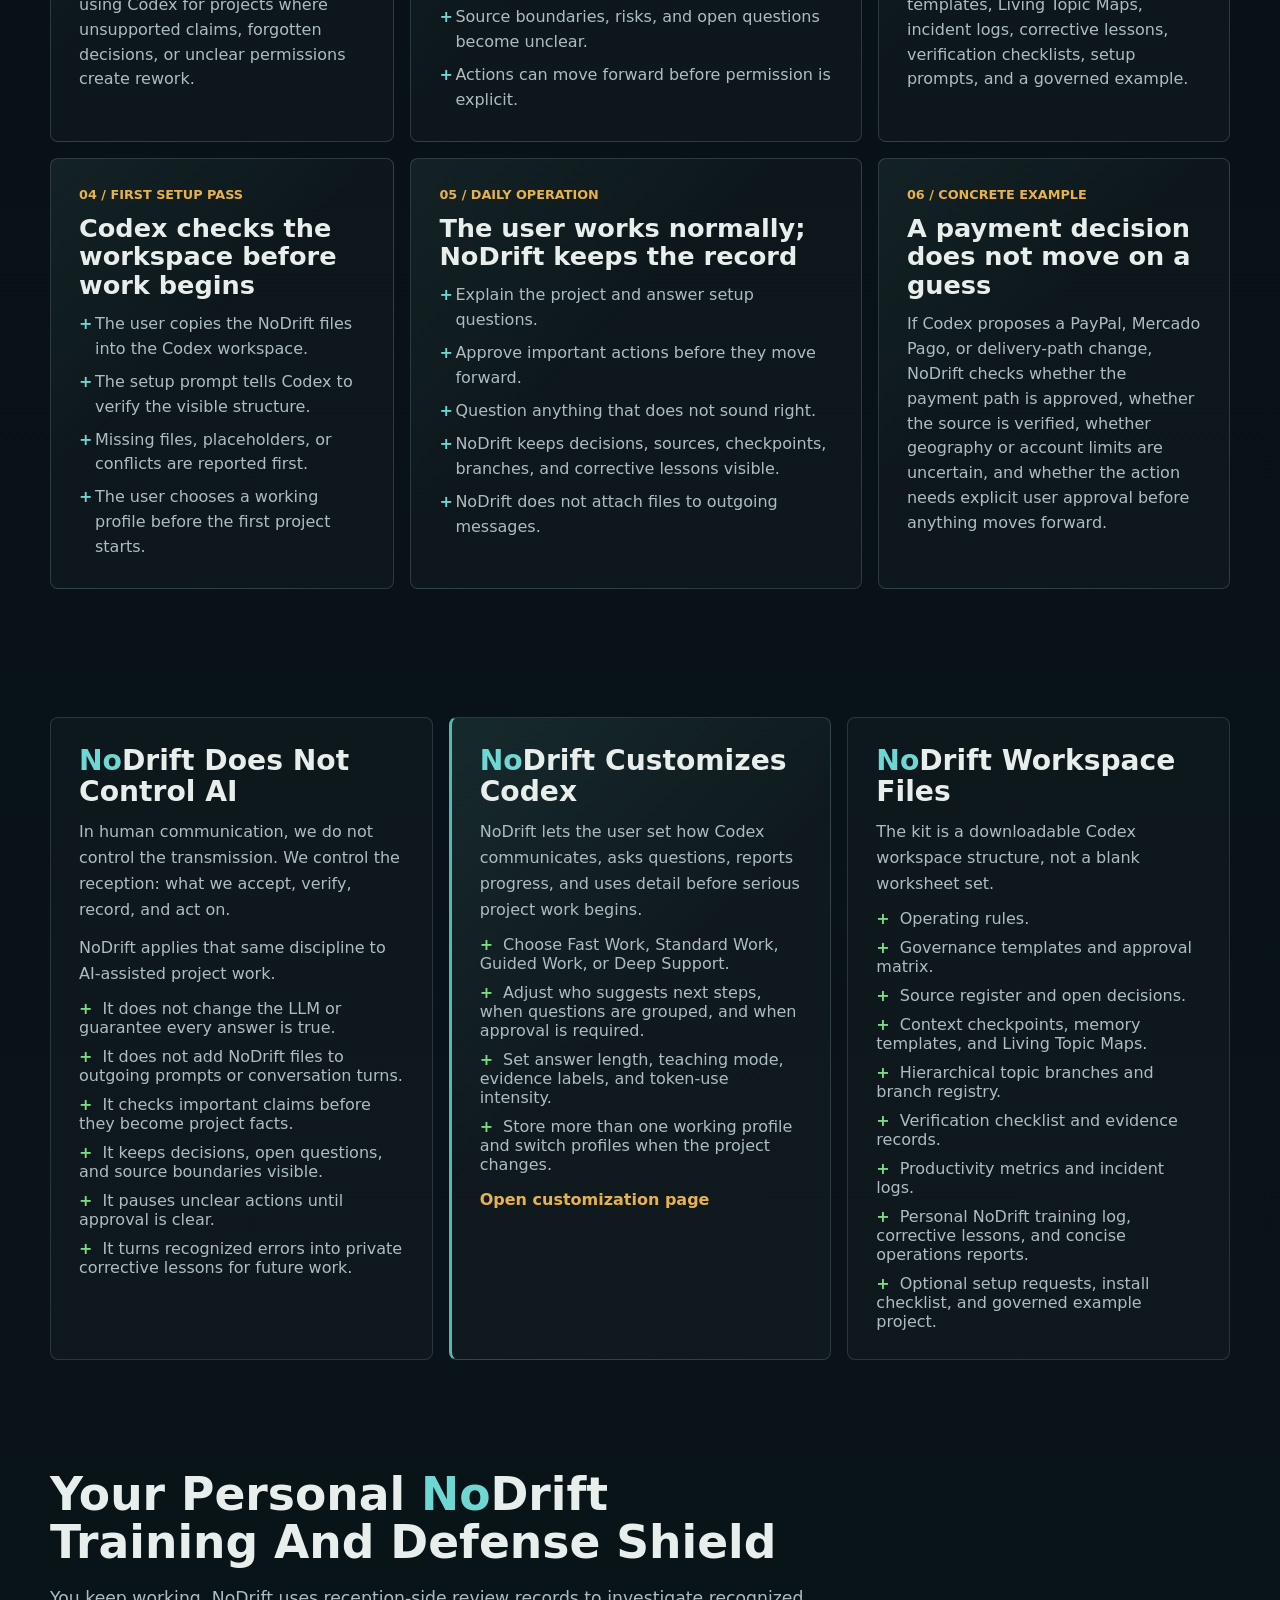
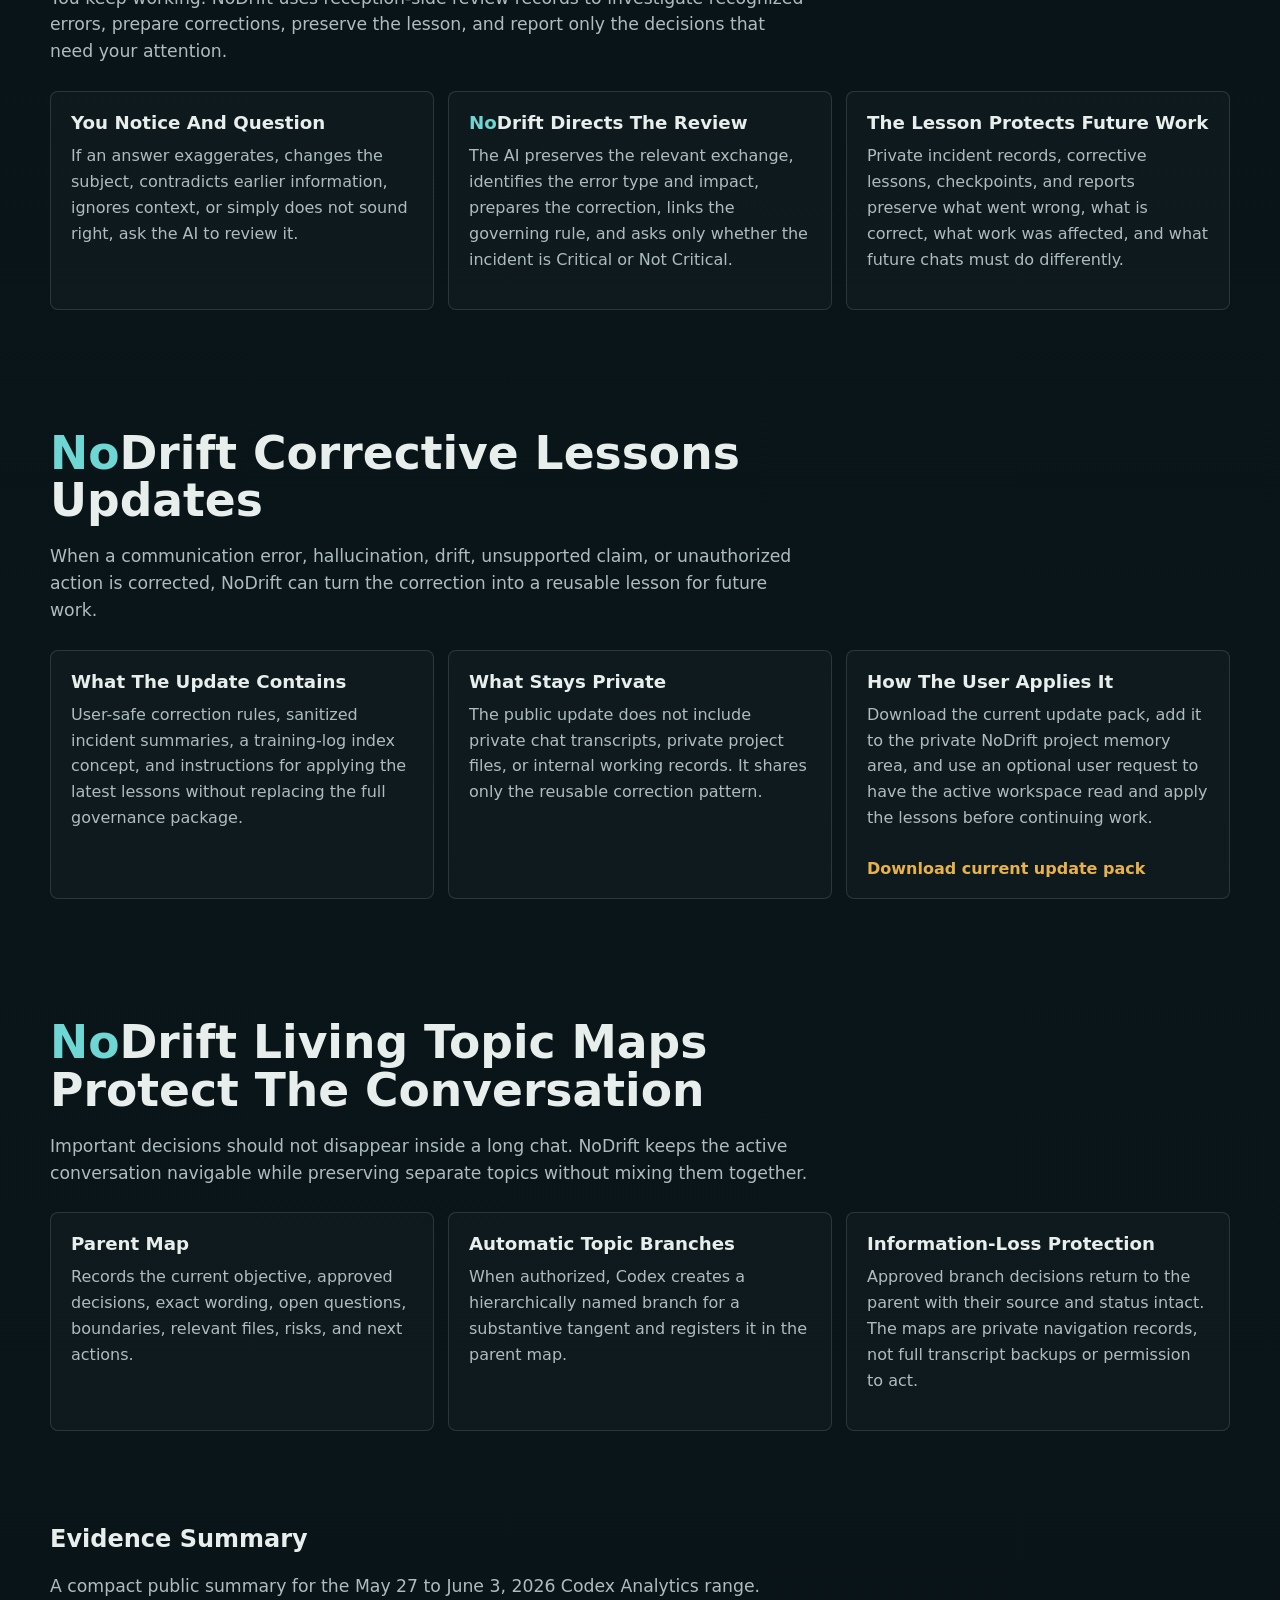
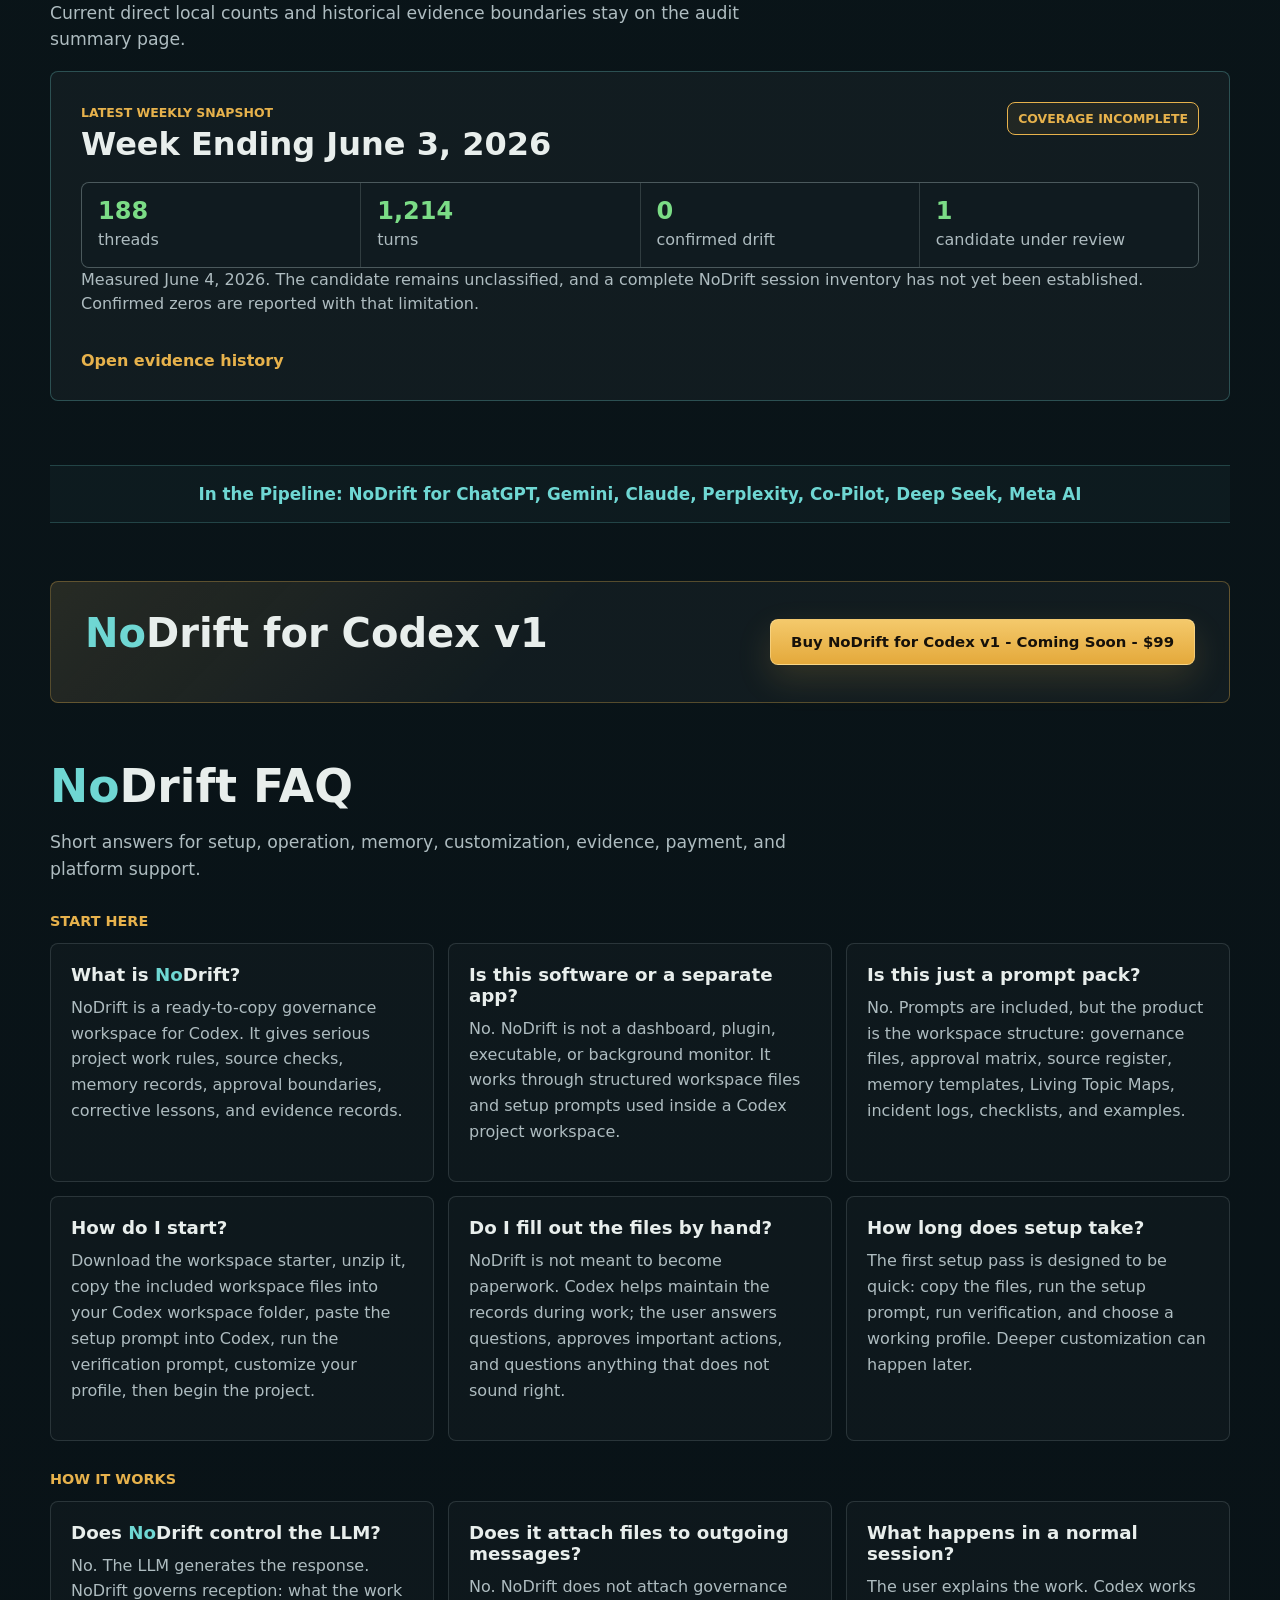
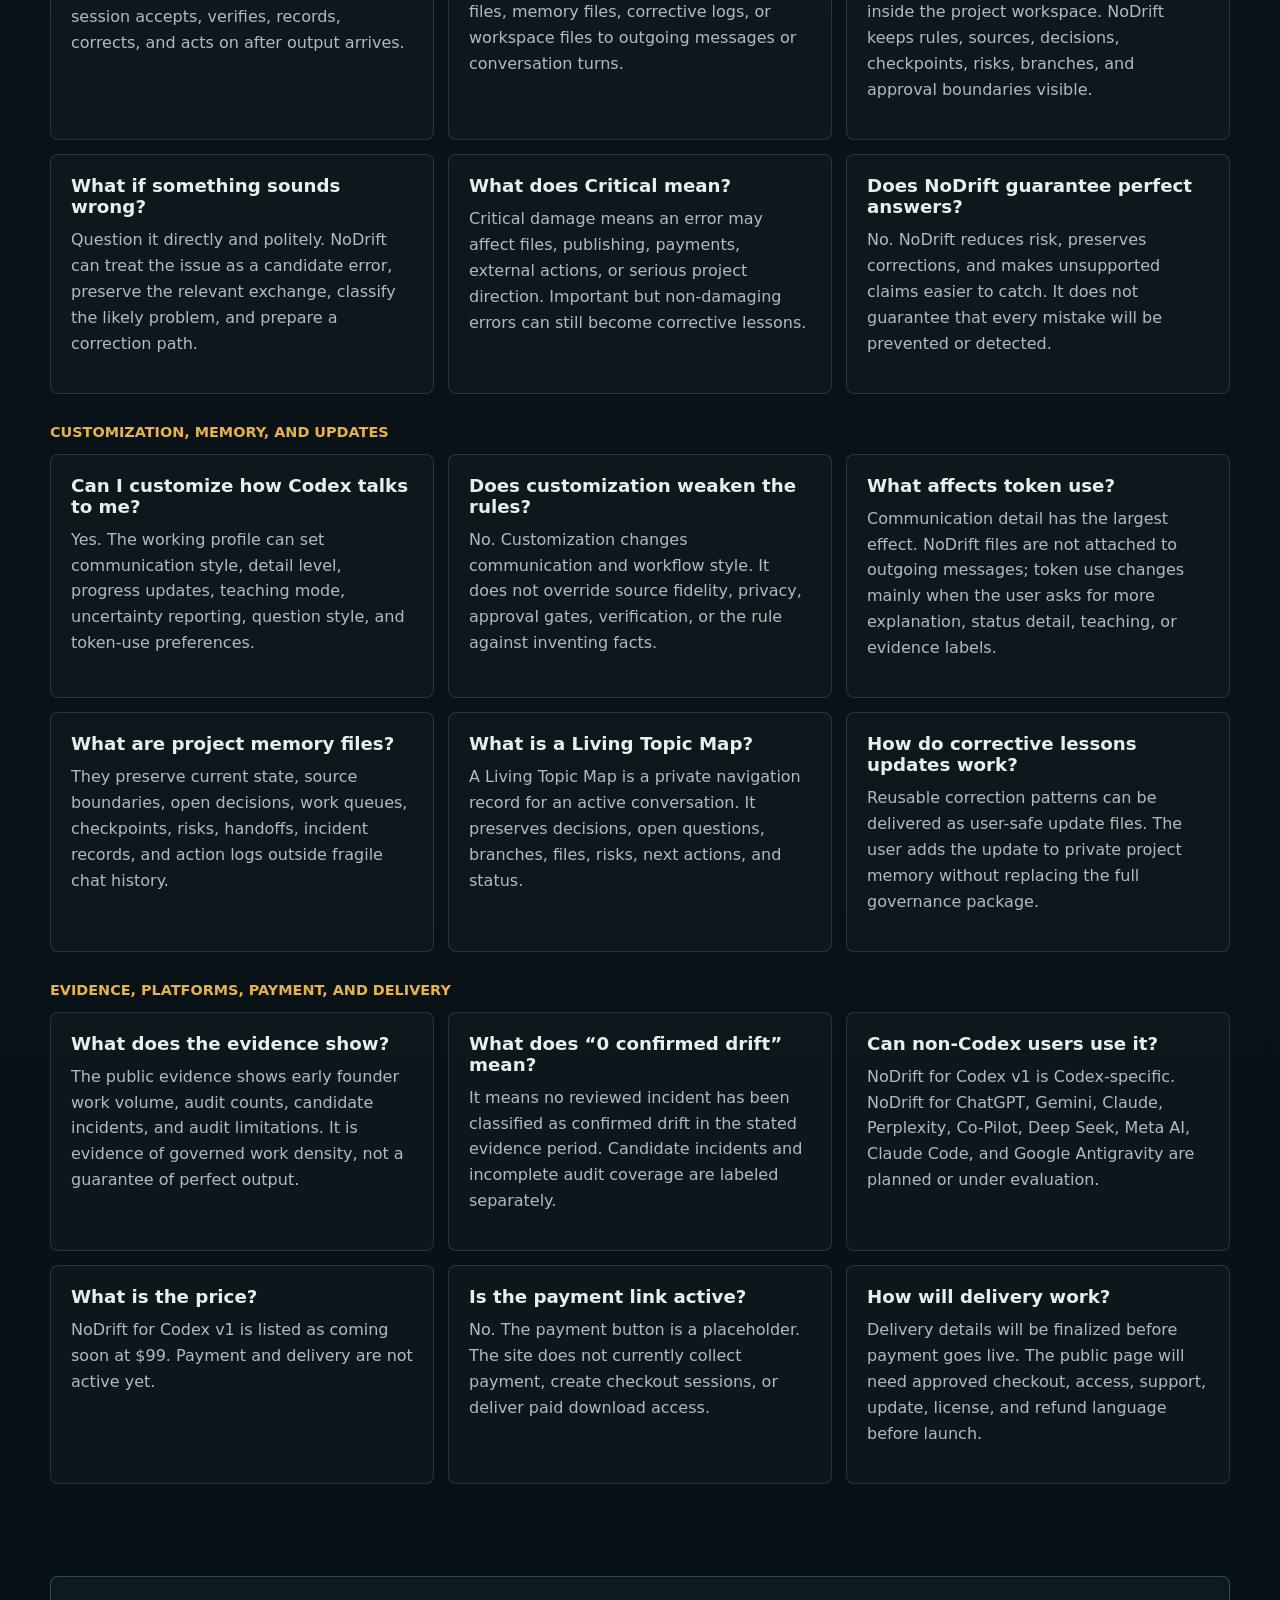
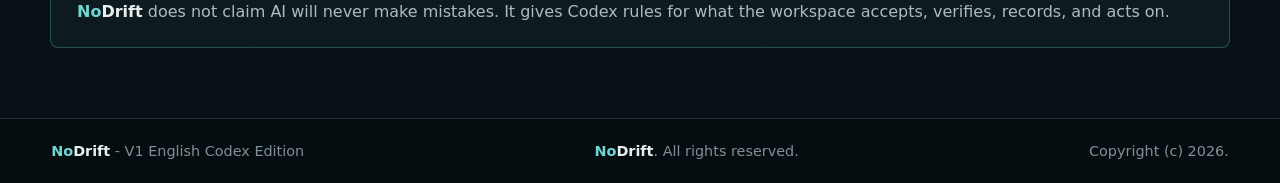
==== commit a1358d4a: "Publish guided search and homepage FAQ updates" ====
--- a/index.html
+++ b/index.html
@@ -23,7 +23,7 @@
       name="twitter:description"
       content="NoDrift is a Codex governance kit with Living Topic Maps, project memory, and controls built to reduce hallucinations, drift, stale answers, and lost context."
     />
-    <link rel="stylesheet" href="styles.css?v=brand-governance-1" />
+    <link rel="stylesheet" href="styles.css?v=buyer-path-best-2" />
   </head>
   <body>
     <header class="site-header" aria-label="NoDrift navigation">
@@ -53,14 +53,14 @@
             <span class="hero-title-brand">Introducing <span class="title-wordmark"><span class="wordmark-no">No</span><span class="wordmark-drift">Drift</span></span> for Codex</span>
           </h1>
           <p class="hero-subtitle">
-            AI hallucinations get expensive when they are accepted as facts, repeated in memory, or carried into decisions.
+            AI hallucinations get expensive when generated output becomes accepted project truth.
           </p>
           <p class="supporting-line">
-            NoDrift gives Codex rules, memory files, and verification checks so unsupported claims are easier to catch before they become rework. It does not attach its files to outgoing messages.
+            NoDrift is a ready-to-copy governance workspace for Codex. It separates generated output from verified facts, approved decisions, open questions, and actions that need permission, without attaching NoDrift files to outgoing messages.
           </p>
           <div class="hero-actions" aria-label="Primary actions">
             <button class="button button-primary" type="button" data-placeholder="No payment link exists yet.">
-              Buy NoDrift - Coming Soon
+              Buy NoDrift for Codex v1 - Coming Soon - $99
             </button>
           </div>
           <div class="proof-strip" aria-label="Audited evidence summary">
@@ -76,6 +76,7 @@
               <strong class="proof-status">Incomplete</strong>
               <span>audit coverage</span>
             </div>
+            <small>Early founder evidence, not a guarantee.</small>
           </div>
         </div>
 
@@ -170,6 +171,81 @@
         </div>
       </section>
 
+      <section class="buyer-path section-shell" aria-label="NoDrift buyer path">
+        <div class="section-heading buyer-path-heading">
+          <span class="group-label">From Setup To Governed Work</span>
+          <h2>How <span class="title-wordmark"><span class="wordmark-no">No</span><span class="wordmark-drift">Drift</span></span> turns Codex work into governed work</h2>
+          <p>
+            Setup is simple: copy the workspace files, let Codex verify the structure, customize your working profile,
+            then begin the project with rules, memory, evidence, and approval boundaries visible.
+          </p>
+        </div>
+
+        <div class="buyer-path-grid">
+          <article class="buyer-path-card">
+            <span>01 / Who Needs This</span>
+            <h3>Codex users doing work where mistakes cost time</h3>
+            <p>
+              NoDrift is for founders, developers, consultants, agencies, researchers, writers, and operations teams
+              using Codex for projects where unsupported claims, forgotten decisions, or unclear permissions create rework.
+            </p>
+          </article>
+
+          <article class="buyer-path-card">
+            <span>02 / Before NoDrift</span>
+            <h3>The chat has to remember too much</h3>
+            <ul>
+              <li>Generated output can become project truth too quickly.</li>
+              <li>Approved decisions get buried in long conversations.</li>
+              <li>Source boundaries, risks, and open questions become unclear.</li>
+              <li>Actions can move forward before permission is explicit.</li>
+            </ul>
+          </article>
+
+          <article class="buyer-path-card">
+            <span>03 / What You Add</span>
+            <h3>A ready-to-copy workspace control structure</h3>
+            <p>
+              The package gives the user governance files, an approval matrix, source register, memory templates,
+              Living Topic Maps, incident logs, corrective lessons, verification checklists, setup prompts, and a governed example.
+            </p>
+          </article>
+
+          <article class="buyer-path-card">
+            <span>04 / First Setup Pass</span>
+            <h3>Codex checks the workspace before work begins</h3>
+            <ul>
+              <li>The user copies the NoDrift files into the Codex workspace.</li>
+              <li>The setup prompt tells Codex to verify the visible structure.</li>
+              <li>Missing files, placeholders, or conflicts are reported first.</li>
+              <li>The user chooses a working profile before the first project starts.</li>
+            </ul>
+          </article>
+
+          <article class="buyer-path-card">
+            <span>05 / Daily Operation</span>
+            <h3>The user works normally; NoDrift keeps the record</h3>
+            <ul>
+              <li>Explain the project and answer setup questions.</li>
+              <li>Approve important actions before they move forward.</li>
+              <li>Question anything that does not sound right.</li>
+              <li>NoDrift keeps decisions, sources, checkpoints, branches, and corrective lessons visible.</li>
+              <li>NoDrift does not attach files to outgoing messages.</li>
+            </ul>
+          </article>
+
+          <article class="buyer-path-card">
+            <span>06 / Concrete Example</span>
+            <h3>A payment decision does not move on a guess</h3>
+            <p>
+              If Codex proposes a PayPal, Mercado Pago, or delivery-path change, NoDrift checks whether the payment path
+              is approved, whether the source is verified, whether geography or account limits are uncertain, and whether
+              the action needs explicit user approval before anything moves forward.
+            </p>
+          </article>
+        </div>
+      </section>
+
       <section id="included" class="section-shell core-section" aria-label="NoDrift system explanation">
         <article class="core-panel">
           <h2><span class="title-wordmark"><span class="wordmark-no">No</span><span class="wordmark-drift">Drift</span></span> Does Not Control AI</h2>
@@ -342,170 +418,126 @@
 
       <section id="faq" class="faq-section section-shell">
         <div class="section-heading">
-          <h2><span class="title-wordmark"><span class="wordmark-no">No</span><span class="wordmark-drift">Drift</span></span> FAQ And How It Works</h2>
-          <p>Practical answers about setup, operation, customization, memory, corrective training, Living Topic Maps, carryover, payment, and delivery.</p>
+          <h2><span class="title-wordmark"><span class="wordmark-no">No</span><span class="wordmark-drift">Drift</span></span> FAQ</h2>
+          <p>Short answers for setup, operation, memory, customization, evidence, payment, and platform support.</p>
         </div>
 
         <div class="faq-group">
-          <h3>How <span class="title-wordmark"><span class="wordmark-no">No</span><span class="wordmark-drift">Drift</span></span> Operates</h3>
+          <h3>Start Here</h3>
           <div class="faq-grid">
             <article>
               <h4>What is <span class="title-wordmark"><span class="wordmark-no">No</span><span class="wordmark-drift">Drift</span></span>?</h4>
-              <p>NoDrift is a downloadable workspace control kit for Codex. It gives a project operating rules, source checks, memory files, approval boundaries, and evidence records.</p>
+              <p>NoDrift is a ready-to-copy governance workspace for Codex. It gives serious project work rules, source checks, memory records, approval boundaries, corrective lessons, and evidence records.</p>
             </article>
             <article>
               <h4>Is this software or a separate app?</h4>
-              <p>No. It is not a dashboard or background app. It operates through structured files, templates, and setup prompts that Codex reads inside the project workspace.</p>
+              <p>No. NoDrift is not a dashboard, plugin, executable, or background monitor. It works through structured workspace files and setup prompts used inside a Codex project workspace.</p>
             </article>
             <article>
               <h4>Is this just a prompt pack?</h4>
-              <p>No. Prompts are included, but NoDrift is a workspace governance system: root instructions, governance modules, approval gates, memory templates, Living Topic Maps, checklists, and evidence records.</p>
-            </article>
-            <article>
-              <h4>Does it control the AI model?</h4>
-              <p>No. NoDrift does not control the LLM itself and does not attach workspace files to outgoing messages. It controls what the workspace accepts, labels, verifies, records, and acts on after output arrives.</p>
-            </article>
-            <article>
-              <h4>How do I use it after download?</h4>
-              <p>Add the files to your Codex workspace, run the setup prompt, and ask Codex to verify the installed rules, memory files, source register, and safest next step.</p>
+              <p>No. Prompts are included, but the product is the workspace structure: governance files, approval matrix, source register, memory templates, Living Topic Maps, incident logs, checklists, and examples.</p>
+            </article>
+            <article>
+              <h4>How do I start?</h4>
+              <p>Download the workspace starter, unzip it, copy the included workspace files into your Codex workspace folder, paste the setup prompt into Codex, run the verification prompt, customize your profile, then begin the project.</p>
+            </article>
+            <article>
+              <h4>Do I fill out the files by hand?</h4>
+              <p>NoDrift is not meant to become paperwork. Codex helps maintain the records during work; the user answers questions, approves important actions, and questions anything that does not sound right.</p>
+            </article>
+            <article>
+              <h4>How long does setup take?</h4>
+              <p>The first setup pass is designed to be quick: copy the files, run the setup prompt, run verification, and choose a working profile. Deeper customization can happen later.</p>
+            </article>
+          </div>
+        </div>
+
+        <div class="faq-group">
+          <h3>How It Works</h3>
+          <div class="faq-grid">
+            <article>
+              <h4>Does <span class="title-wordmark"><span class="wordmark-no">No</span><span class="wordmark-drift">Drift</span></span> control the LLM?</h4>
+              <p>No. The LLM generates the response. NoDrift governs reception: what the work session accepts, verifies, records, corrects, and acts on after output arrives.</p>
+            </article>
+            <article>
+              <h4>Does it attach files to outgoing messages?</h4>
+              <p>No. NoDrift does not attach governance files, memory files, corrective logs, or workspace files to outgoing messages or conversation turns.</p>
             </article>
             <article>
               <h4>What happens in a normal session?</h4>
-              <p>You give Codex the work. Codex checks the project rules, keeps source boundaries visible, records important decisions, updates an authorized Living Topic Map, flags uncertainty, and pauses before unclear external action.</p>
-            </article>
-            <article>
-              <h4>Do I fill out the files by hand?</h4>
-              <p>Not as paperwork. The files are working templates for Codex-assisted projects. Codex can help maintain source registers, checkpoints, decisions, risks, work queues, and private topic maps as the project develops.</p>
-            </article>
-            <article>
-              <h4>How long does setup take?</h4>
-              <p>The basic setup is designed to take about five minutes. Deeper customization can happen later when the project has real sources, risks, decisions, and operating preferences.</p>
+              <p>The user explains the work. Codex works inside the project workspace. NoDrift keeps rules, sources, decisions, checkpoints, risks, branches, and approval boundaries visible.</p>
+            </article>
+            <article>
+              <h4>What if something sounds wrong?</h4>
+              <p>Question it directly and politely. NoDrift can treat the issue as a candidate error, preserve the relevant exchange, classify the likely problem, and prepare a correction path.</p>
+            </article>
+            <article>
+              <h4>What does Critical mean?</h4>
+              <p>Critical damage means an error may affect files, publishing, payments, external actions, or serious project direction. Important but non-damaging errors can still become corrective lessons.</p>
+            </article>
+            <article>
+              <h4>Does NoDrift guarantee perfect answers?</h4>
+              <p>No. NoDrift reduces risk, preserves corrections, and makes unsupported claims easier to catch. It does not guarantee that every mistake will be prevented or detected.</p>
+            </article>
+          </div>
+        </div>
+
+        <div class="faq-group">
+          <h3>Customization, Memory, And Updates</h3>
+          <div class="faq-grid">
+            <article>
+              <h4>Can I customize how Codex talks to me?</h4>
+              <p>Yes. The working profile can set communication style, detail level, progress updates, teaching mode, uncertainty reporting, question style, and token-use preferences.</p>
+            </article>
+            <article>
+              <h4>Does customization weaken the rules?</h4>
+              <p>No. Customization changes communication and workflow style. It does not override source fidelity, privacy, approval gates, verification, or the rule against inventing facts.</p>
+            </article>
+            <article>
+              <h4>What affects token use?</h4>
+              <p>Communication detail has the largest effect. NoDrift files are not attached to outgoing messages; token use changes mainly when the user asks for more explanation, status detail, teaching, or evidence labels.</p>
+            </article>
+            <article>
+              <h4>What are project memory files?</h4>
+              <p>They preserve current state, source boundaries, open decisions, work queues, checkpoints, risks, handoffs, incident records, and action logs outside fragile chat history.</p>
+            </article>
+            <article>
+              <h4>What is a Living Topic Map?</h4>
+              <p>A Living Topic Map is a private navigation record for an active conversation. It preserves decisions, open questions, branches, files, risks, next actions, and status.</p>
+            </article>
+            <article>
+              <h4>How do corrective lessons updates work?</h4>
+              <p>Reusable correction patterns can be delivered as user-safe update files. The user adds the update to private project memory without replacing the full governance package.</p>
+            </article>
+          </div>
+        </div>
+
+        <div class="faq-group">
+          <h3>Evidence, Platforms, Payment, And Delivery</h3>
+          <div class="faq-grid">
+            <article>
+              <h4>What does the evidence show?</h4>
+              <p>The public evidence shows early founder work volume, audit counts, candidate incidents, and audit limitations. It is evidence of governed work density, not a guarantee of perfect output.</p>
+            </article>
+            <article>
+              <h4>What does “0 confirmed drift” mean?</h4>
+              <p>It means no reviewed incident has been classified as confirmed drift in the stated evidence period. Candidate incidents and incomplete audit coverage are labeled separately.</p>
             </article>
             <article>
               <h4>Can non-Codex users use it?</h4>
-              <p>The V1 English edition is Codex-specific. A platform-neutral edition is planned later; other AI tools may need adaptation before the files and rules fit cleanly.</p>
-            </article>
-          </div>
-        </div>
-
-        <div class="faq-group">
-          <h3>Personal Training And Defense Shield</h3>
-          <div class="faq-grid">
-            <article>
-              <h4>What is the personal <span class="title-wordmark"><span class="wordmark-no">No</span><span class="wordmark-drift">Drift</span></span> training and defense shield?</h4>
-              <p>It is the combined NoDrift system of governance, sources, project memory, checkpoints, incident records, corrective lessons, and reports. It makes recognized errors visible, correctable, and available as lessons for future work.</p>
-            </article>
-            <article>
-              <h4>How much of the training system do I maintain?</h4>
-              <p>Very little during regular work. You question anything that does not sound right, correct the review when needed, make important decisions, and answer whether a reported incident is Critical or Not Critical. The NoDrift review process maintains the routine records and reports.</p>
-            </article>
-            <article>
-              <h4>What should I do when something does not sound right?</h4>
-              <p>Question it critically and politely. The goal is not to prove anyone wrong; it is to identify and correct the error. Optional user request: “That does not sound right. Review the response under NoDrift and report whether an error occurred.”</p>
-            </article>
-            <article>
-              <h4>What happens when <span class="title-wordmark"><span class="wordmark-no">No</span><span class="wordmark-drift">Drift</span></span> review recognizes an error?</h4>
-              <p>It reports the relevant user message and workspace response or action, identifies the supported error type, scores the impact, prepares the correct response, links the applicable governance rule, and identifies affected work.</p>
-            </article>
-            <article>
-              <h4>What do Critical and Not Critical mean?</h4>
-              <p>Critical stops the affected work and requires your direction. Not Critical means the incident is recorded and corrected while already authorized work may continue.</p>
-            </article>
-            <article>
-              <h4>How does this guard against lost information?</h4>
-              <p>The complete incident record preserves the exact problem, source truth, correction, governing rules, affected work, and recurrence history. Active lessons, checkpoints, topic maps, and reports give later chats a required path back to that information.</p>
-            </article>
-            <article>
-              <h4>What reports do I receive?</h4>
-              <p>NoDrift defines reception-side reports for immediate alerts, task-completion reports, project checkpoints, periodic operations reports, and on-demand reports focused on decisions, risks, corrections, and next actions.</p>
-            </article>
-            <article>
-              <h4>Does the shield guarantee perfect AI behavior?</h4>
-              <p>No. It reduces risk, preserves corrections, and makes repeated known failures easier to identify. It does not guarantee that every mistake will be prevented or detected.</p>
-            </article>
-          </div>
-        </div>
-
-        <div class="faq-group">
-          <h3>Customization And Memory</h3>
-          <div class="faq-grid">
-            <article>
-              <h4>Can I customize how Codex talks to me?</h4>
-              <p>Yes. The user profile can set communication style, detail level, progress updates, teaching mode, uncertainty reporting, question style, and token-use preferences.</p>
-            </article>
-            <article>
-              <h4>Does customization weaken the rules?</h4>
-              <p>No. Communication preferences change how Codex talks. They do not override source fidelity, verification, privacy, approval gates, or the rule against inventing facts.</p>
-            </article>
-            <article>
-              <h4>Can I customize memory templates?</h4>
-              <p>Yes. A coding project may need implementation logs and test status. A writing or research project may need source notes, continuity records, and decision history.</p>
-            </article>
-            <article>
-              <h4>What are project memory files?</h4>
-              <p>They hold the current state, source register, source authority map, open decisions, work queue, checkpoints, risks, handoffs, and action logs outside fragile chat history.</p>
-            </article>
-            <article>
-              <h4>What are carryover capsules?</h4>
-              <p>Carryover capsules help a new chat continue responsibly. They identify what to read, approved decisions, open questions, risks, boundaries, next actions, and what not to change.</p>
-            </article>
-            <article>
-              <h4>Can carryover capsules be customized?</h4>
-              <p>Yes. The carryover template set can be adapted for project handoffs, branch discussions, archive lookup, omission checks, source coverage, and post-handoff readiness review.</p>
-            </article>
-            <article>
-              <h4>What is a Living Topic Map?</h4>
-              <p>It is a private navigation file for an active conversation. It records important topics, approved decisions, exact wording, open questions, boundaries, files, risks, next actions, and branch relationships.</p>
-            </article>
-            <article>
-              <h4>How do automatic topic branches work?</h4>
-              <p>When authorized, Codex identifies a substantive tangent, creates a hierarchically named branch map, and registers it in the parent without treating it as a Git branch.</p>
-            </article>
-            <article>
-              <h4>Does a Living Topic Map save every word?</h4>
-              <p>No. It protects the important operating information needed to navigate and continue the work. The original chat remains the source for conversation detail that was never recorded.</p>
-            </article>
-          </div>
-        </div>
-
-        <div class="faq-group">
-          <h3>Evidence, Limits, Payment, And Delivery</h3>
-          <div class="faq-grid">
-            <article>
-              <h4>Does <span class="title-wordmark"><span class="wordmark-no">No</span><span class="wordmark-drift">Drift</span></span> guarantee no hallucinations?</h4>
-              <p>No. It gives Codex rules and habits that make unsupported claims easier to catch before they become project facts. It reduces risk; it does not promise perfection.</p>
-            </article>
-            <article>
-              <h4>What do the evidence metrics mean?</h4>
-              <p>Metrics apply to defined work periods. They can track confirmed drift, confirmed hallucinations, unauthorized actions, project contamination, communication quality, and productive output.</p>
-            </article>
-            <article>
-              <h4>What does "0 confirmed drift" mean?</h4>
-              <p>It means no incident has completed review and been classified as confirmed drift. One candidate incident remains under review, and audit coverage is incomplete, so this is not a complete clean-zero claim.</p>
-            </article>
-            <article>
-              <h4>What is the launch price?</h4>
-              <p>The current local page lists the launch price as $99 for the downloadable full kit. Final public price wording should wait for the approved payment and delivery path.</p>
+              <p>NoDrift for Codex v1 is Codex-specific. NoDrift for ChatGPT, Gemini, Claude, Perplexity, Co-Pilot, Deep Seek, Meta AI, Claude Code, and Google Antigravity are planned or under evaluation.</p>
+            </article>
+            <article>
+              <h4>What is the price?</h4>
+              <p>NoDrift for Codex v1 is listed as coming soon at $99. Payment and delivery are not active yet.</p>
             </article>
             <article>
               <h4>Is the payment link active?</h4>
-              <p>No. Payment is still marked coming soon. No payment link, checkout, upload, download path, public release, or automated delivery has been approved from this local page.</p>
+              <p>No. The payment button is a placeholder. The site does not currently collect payment, create checkout sessions, or deliver paid download access.</p>
             </article>
             <article>
               <h4>How will delivery work?</h4>
-              <p>Delivery is still pending. The current planning direction is a controlled pilot path: payment first, then approved private delivery after user contact, payment record, license, and support details are verified.</p>
-            </article>
-            <article>
-              <h4>What about Mercado Pago?</h4>
-              <p>Mercado Pago is the Brazil-first direction because an account already exists there. USA or international user support is not assumed until that path is verified.</p>
-            </article>
-            <article>
-              <h4>Is there a refund policy?</h4>
-              <p>Not yet. Refunds, access after refund, support contact, update delivery, and user records must be decided before public checkout promises are made.</p>
-            </article>
-            <article>
-              <h4>Can I resell or share the kit?</h4>
-              <p>No. The current license direction is private individual use unless another license is purchased or written permission is granted.</p>
+              <p>Delivery details will be finalized before payment goes live. The public page will need approved checkout, access, support, update, license, and refund language before launch.</p>
             </article>
           </div>
         </div>
@@ -526,6 +558,6 @@
     </footer>
 
     <div class="toast" role="status" aria-live="polite" aria-atomic="true"></div>
-    <script src="script.js?v=search-title-1"></script>
+    <script src="script.js?v=guided-search-1"></script>
   </body>
 </html>
--- a/styles.css
+++ b/styles.css
@@ -348,6 +348,87 @@
   padding: 0 2px;
 }
 
+.global-search-answer {
+  display: grid;
+  gap: 9px;
+  padding: 18px;
+  border: 1px solid rgba(111, 215, 211, 0.42);
+  border-left: 3px solid rgba(111, 215, 211, 0.82);
+  border-radius: var(--radius);
+  background:
+    linear-gradient(135deg, rgba(111, 215, 211, 0.12), transparent 42%),
+    rgba(255, 255, 255, 0.04);
+}
+
+.global-search-answer span,
+.global-search-guided-links h3,
+.global-search-related-heading {
+  margin: 0;
+  color: var(--gold);
+  font-size: 0.8rem;
+  font-weight: 900;
+  text-transform: uppercase;
+}
+
+.global-search-answer h3 {
+  margin: 0;
+  color: var(--title);
+  font-size: 1.15rem;
+  line-height: 1.2;
+}
+
+.global-search-answer p {
+  margin: 0;
+  color: var(--text);
+  line-height: 1.52;
+}
+
+.global-search-guided-links {
+  display: grid;
+  gap: 10px;
+}
+
+.global-search-guided-links > div {
+  display: grid;
+  grid-template-columns: repeat(2, minmax(0, 1fr));
+  gap: 10px;
+}
+
+.global-search-guided-link {
+  display: grid;
+  gap: 5px;
+  min-height: 82px;
+  padding: 13px;
+  border: 1px solid rgba(210, 232, 235, 0.14);
+  border-radius: var(--radius);
+  color: var(--muted);
+  background: rgba(255, 255, 255, 0.028);
+  text-decoration: none;
+}
+
+.global-search-guided-link:hover,
+.global-search-guided-link:focus-visible {
+  border-color: rgba(111, 215, 211, 0.62);
+  outline: none;
+}
+
+.global-search-guided-link span {
+  color: var(--teal);
+  font-size: 0.76rem;
+  font-weight: 850;
+  text-transform: uppercase;
+}
+
+.global-search-guided-link strong {
+  color: var(--title);
+  font-size: 0.95rem;
+  line-height: 1.25;
+}
+
+.global-search-related-heading {
+  margin-top: 6px;
+}
+
 .global-search-empty {
   margin: 0;
   padding: 16px;
@@ -505,6 +586,113 @@
   color: var(--muted);
   font-size: 0.88rem;
   text-align: center;
+}
+
+.buyer-path {
+  padding: clamp(38px, 5vw, 64px) 0 clamp(46px, 5vw, 72px);
+  border-top: 1px solid rgba(111, 215, 211, 0.22);
+}
+
+.buyer-path-heading {
+  max-width: 940px;
+  margin-bottom: 22px;
+}
+
+.buyer-path-heading h2 {
+  margin: 0 0 14px;
+  color: var(--title);
+  font-size: clamp(2.1rem, 4vw, 3.35rem);
+  line-height: 1.05;
+  letter-spacing: 0;
+}
+
+.buyer-path-heading p {
+  max-width: 880px;
+  margin: 0;
+  color: var(--muted);
+  font-size: 1.08rem;
+  line-height: 1.62;
+}
+
+.buyer-path-grid {
+  display: grid;
+  grid-template-columns: minmax(0, 0.9fr) minmax(0, 1.18fr) minmax(0, 0.92fr);
+  gap: 16px;
+  align-items: stretch;
+}
+
+.buyer-path-card {
+  display: grid;
+  gap: 12px;
+  align-content: start;
+  min-height: 245px;
+  padding: clamp(20px, 2.4vw, 28px);
+  border: 1px solid rgba(210, 232, 235, 0.16);
+  border-radius: var(--radius);
+  background:
+    linear-gradient(135deg, rgba(111, 215, 211, 0.055), transparent 42%),
+    rgba(255, 255, 255, 0.024);
+}
+
+.buyer-path-card > span {
+  color: var(--gold);
+  font-size: 0.8rem;
+  font-weight: 900;
+  text-transform: uppercase;
+}
+
+.buyer-path-card h3 {
+  margin: 0;
+  color: var(--title);
+  font-size: clamp(1.35rem, 2vw, 1.75rem);
+  line-height: 1.12;
+}
+
+.buyer-path-card p,
+.buyer-path-card li {
+  color: var(--muted);
+  line-height: 1.56;
+}
+
+.buyer-path-card p {
+  margin: 0;
+}
+
+.buyer-path-card ul {
+  display: grid;
+  gap: 8px;
+  margin: 0;
+  padding: 0;
+  list-style: none;
+}
+
+.buyer-path-card li {
+  position: relative;
+  padding-left: 16px;
+}
+
+.buyer-path-card li::before {
+  content: "+";
+  position: absolute;
+  left: 0;
+  top: 0;
+  color: var(--teal);
+  font-weight: 900;
+}
+
+.buyer-path-compare {
+  grid-row: span 2;
+}
+
+.buyer-path-compare div {
+  padding-top: 2px;
+}
+
+.buyer-path-compare strong {
+  display: block;
+  margin-bottom: 8px;
+  color: var(--green);
+  font-size: 0.96rem;
 }
 
 .workspace-stage {
@@ -2381,6 +2569,14 @@
     min-height: auto;
   }
 
+  .buyer-path-grid {
+    grid-template-columns: repeat(2, minmax(0, 1fr));
+  }
+
+  .buyer-path-compare {
+    grid-row: auto;
+  }
+
   .system-preview {
     grid-template-columns: 64px 1fr;
   }
@@ -2471,6 +2667,18 @@
 
   .supporting-line {
     font-size: 0.98rem;
+  }
+
+  .buyer-path {
+    padding: 34px 0 44px;
+  }
+
+  .buyer-path-grid {
+    grid-template-columns: 1fr;
+  }
+
+  .buyer-path-card {
+    min-height: auto;
   }
 
   .hero-actions,
@@ -2775,6 +2983,10 @@
     grid-template-columns: 1fr;
   }
 
+  .global-search-guided-links > div {
+    grid-template-columns: 1fr;
+  }
+
   .global-search-results {
     max-height: 50vh;
   }
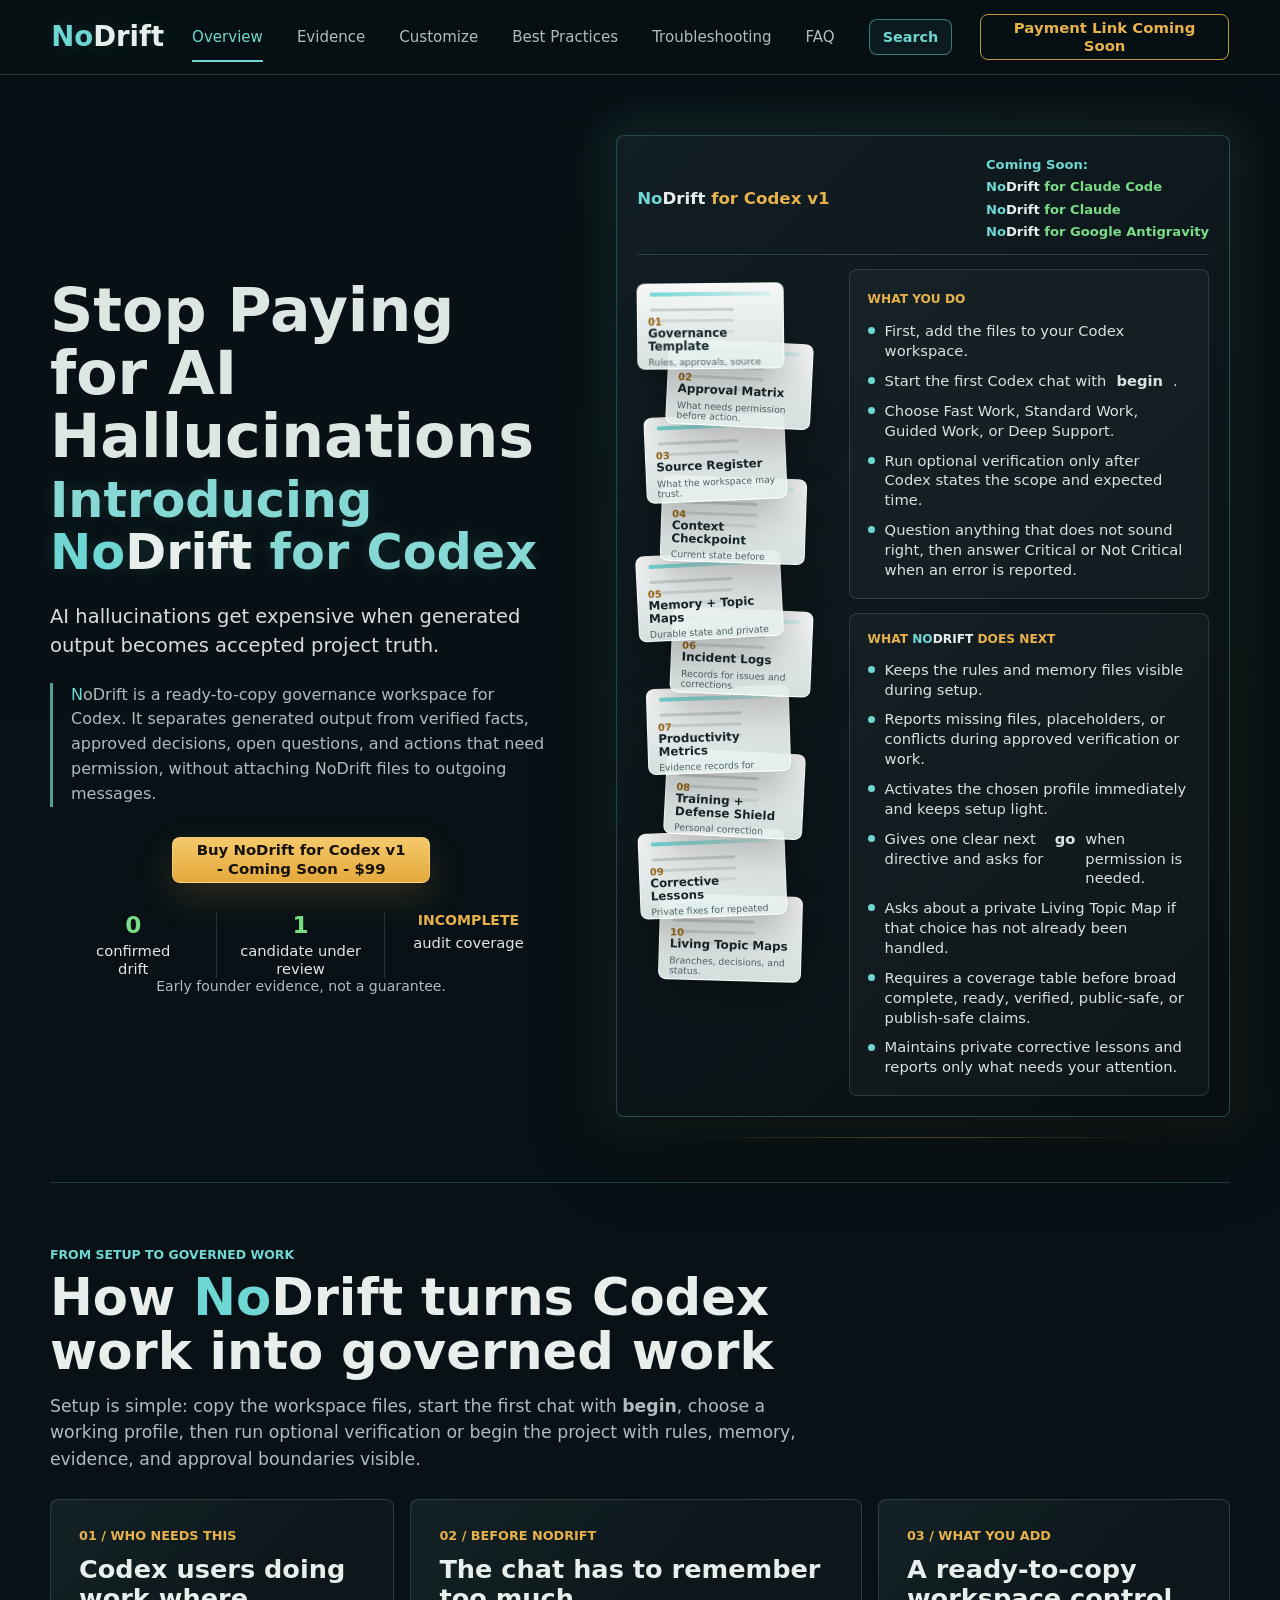
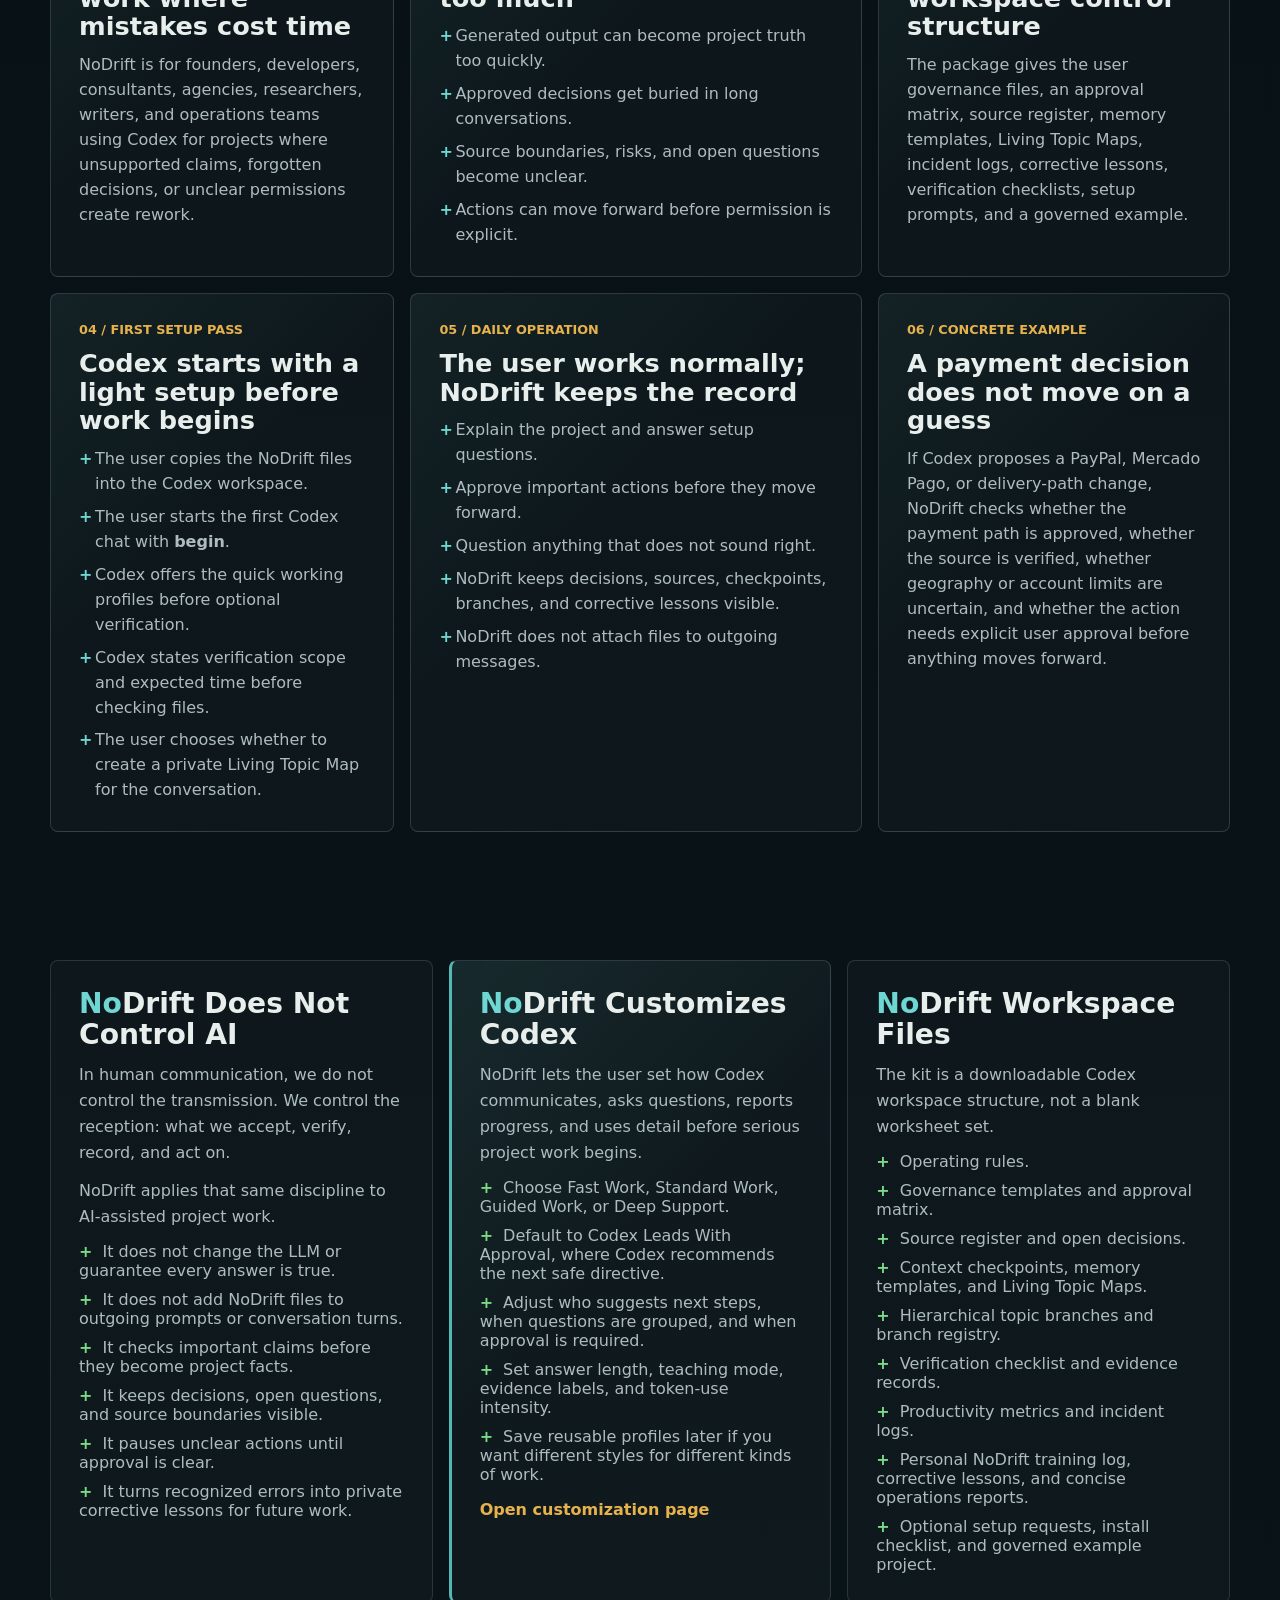
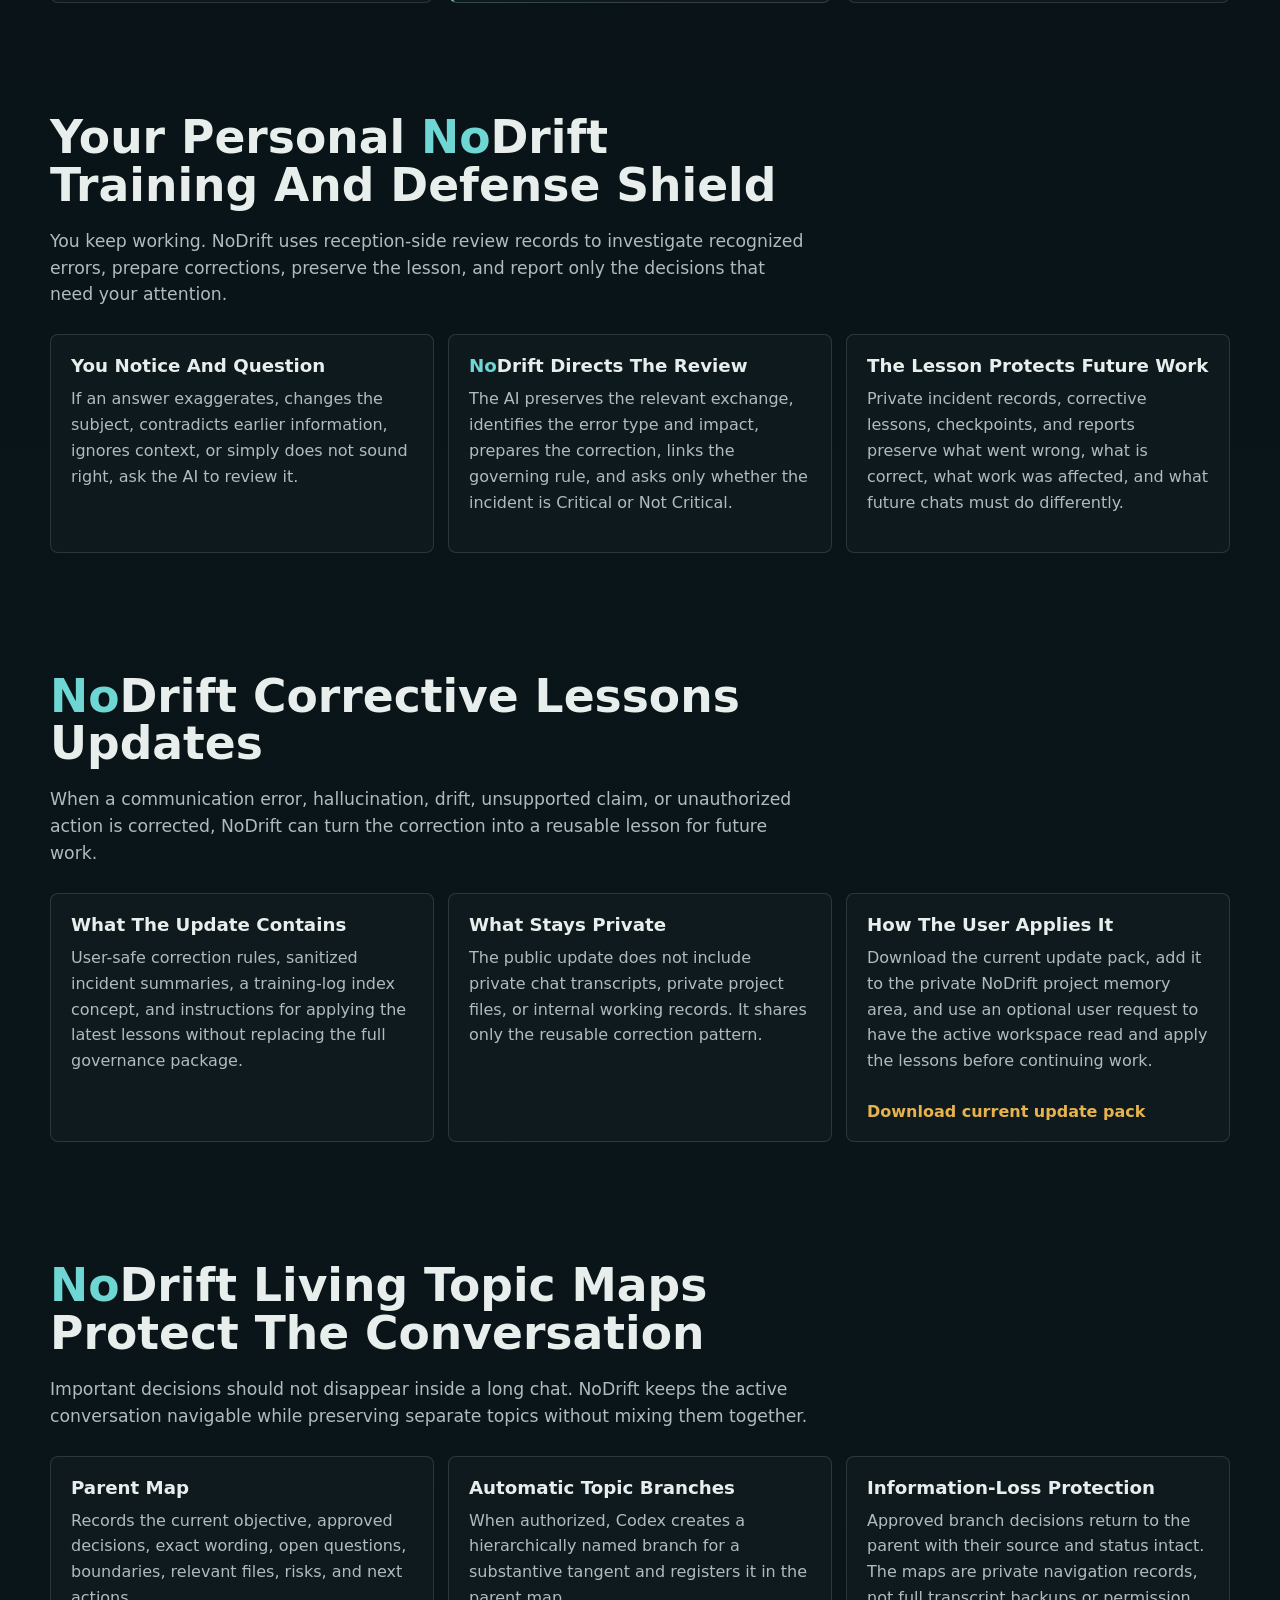
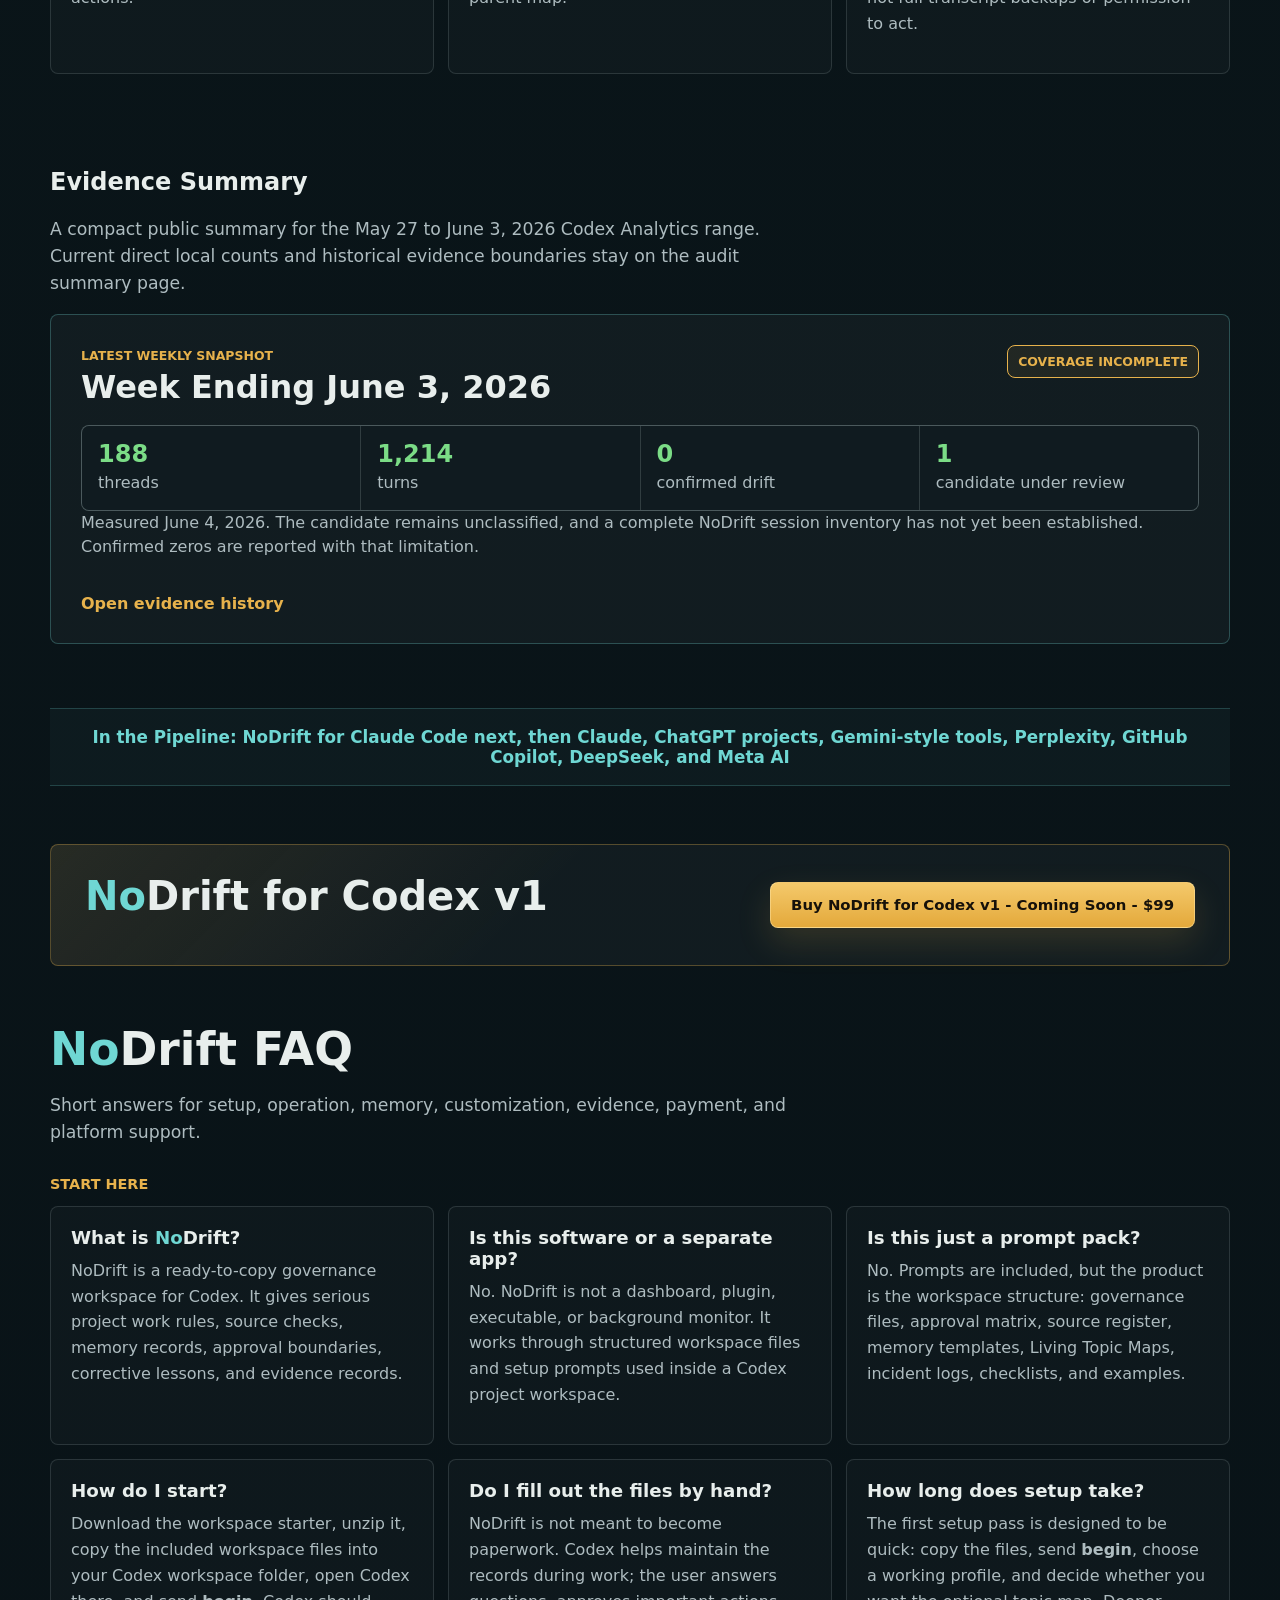
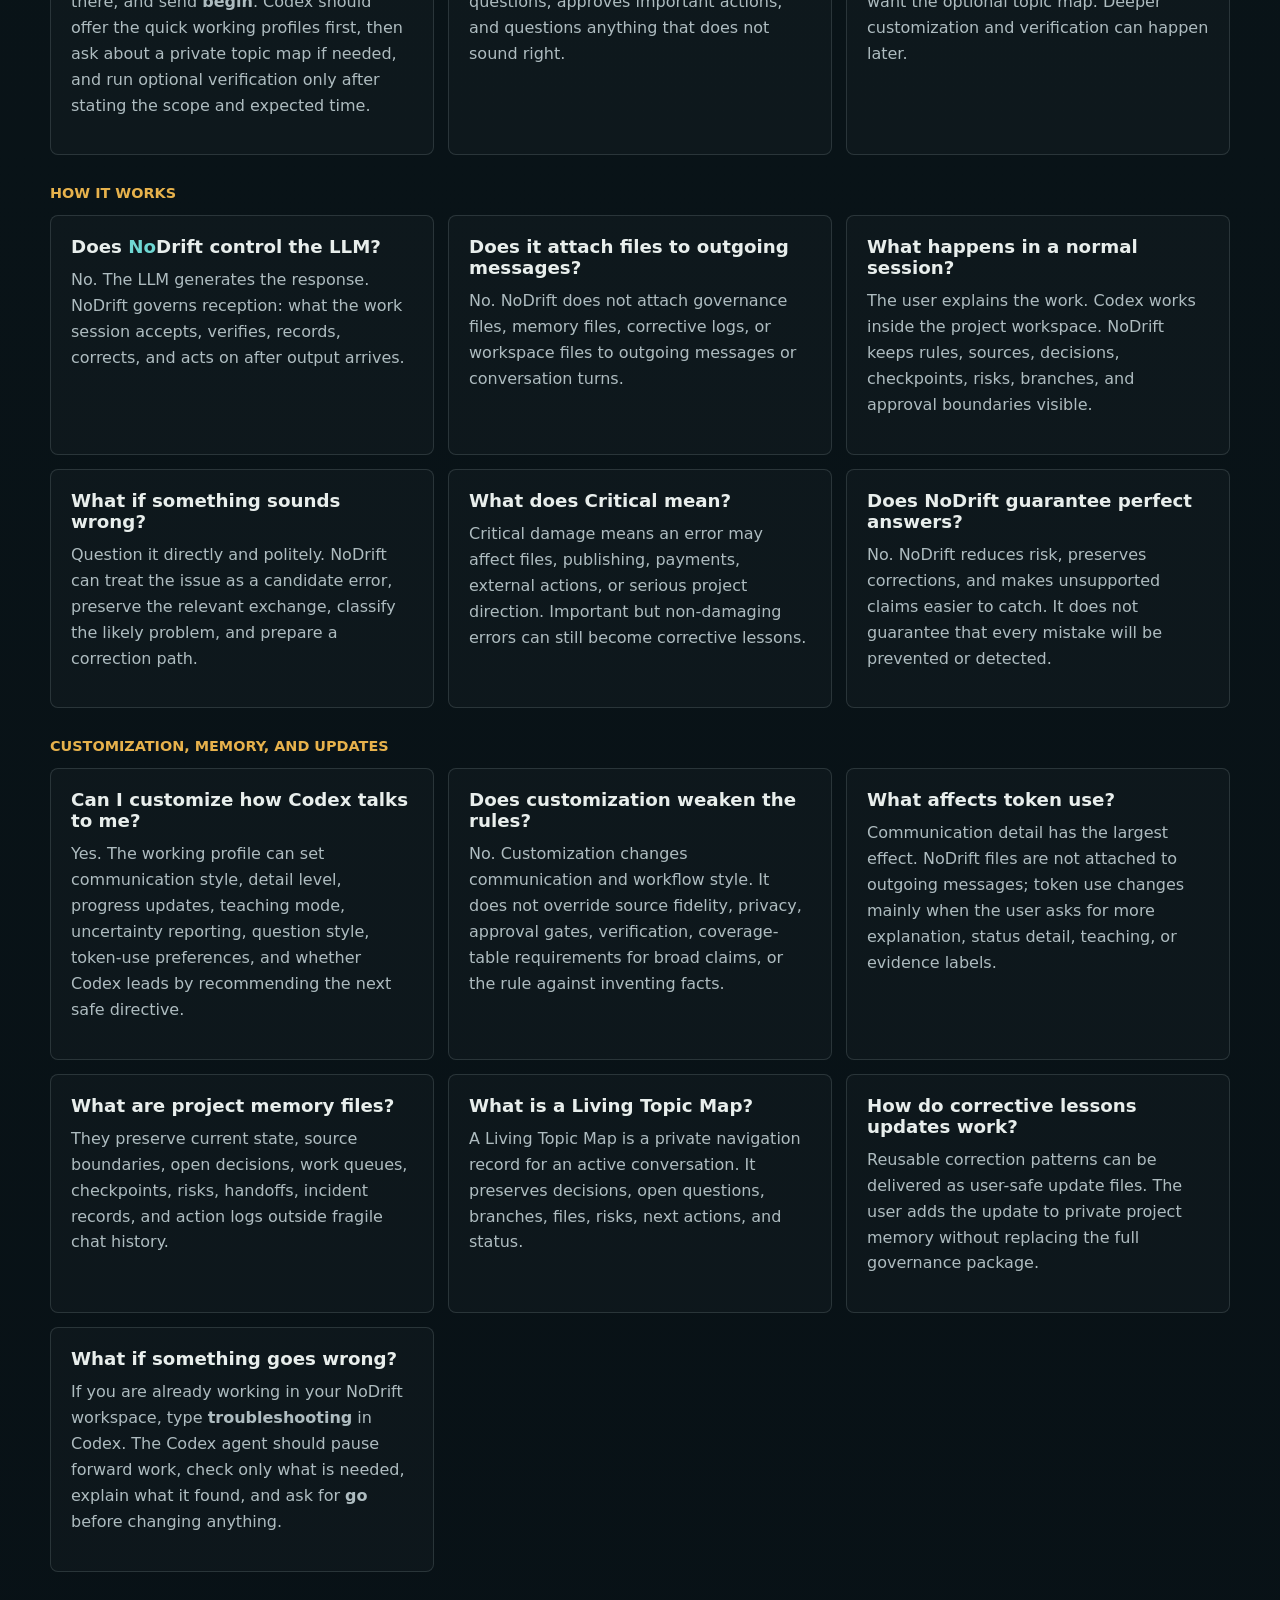
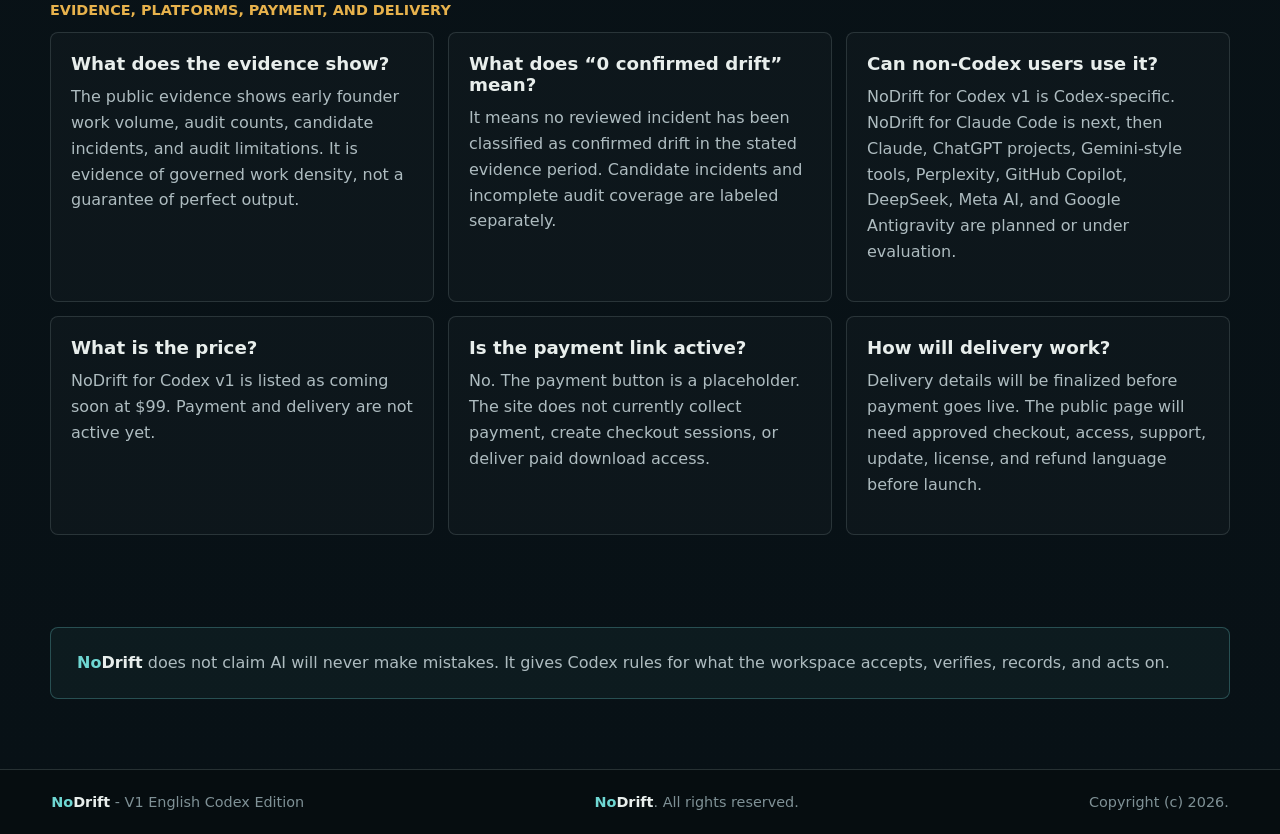
==== commit 19e3b7c8: "Publish NoDrift website" ====
--- a/index.html
+++ b/index.html
@@ -23,7 +23,7 @@
       name="twitter:description"
       content="NoDrift is a Codex governance kit with Living Topic Maps, project memory, and controls built to reduce hallucinations, drift, stale answers, and lost context."
     />
-    <link rel="stylesheet" href="styles.css?v=buyer-path-best-2" />
+    <link rel="stylesheet" href="styles.css?v=search-presets-1" />
   </head>
   <body>
     <header class="site-header" aria-label="NoDrift navigation">
@@ -38,6 +38,7 @@
         <a href="audit-summary.html">Evidence</a>
         <a href="customize.html">Customize</a>
         <a href="best-practices.html">Best Practices</a>
+        <a href="troubleshooting.html">Troubleshooting</a>
         <a href="#faq">FAQ</a>
       </nav>
       <button class="header-action" type="button" data-placeholder="Payment link has not been created yet.">
@@ -87,6 +88,7 @@
               <strong class="coming-soon-stack">
                 <span class="coming-soon-label">Coming Soon:</span>
                 <span><span class="title-wordmark"><span class="wordmark-no">No</span><span class="wordmark-drift">Drift</span></span> for Claude Code</span>
+                <span><span class="title-wordmark"><span class="wordmark-no">No</span><span class="wordmark-drift">Drift</span></span> for Claude</span>
                 <span><span class="title-wordmark"><span class="wordmark-no">No</span><span class="wordmark-drift">Drift</span></span> for Google Antigravity</span>
               </strong>
             </div>
@@ -148,19 +150,21 @@
                   <span>What You Do</span>
                   <ul>
                     <li>First, add the files to your Codex workspace.</li>
-                    <li>Paste the included setup prompt into Codex.</li>
-                    <li>Run the included verification prompt.</li>
-                    <li>Ask Codex to customize your working profile.</li>
+                    <li>Start the first Codex chat with <strong>begin</strong>.</li>
+                    <li>Choose Fast Work, Standard Work, Guided Work, or Deep Support.</li>
+                    <li>Run optional verification only after Codex states the scope and expected time.</li>
                     <li>Question anything that does not sound right, then answer Critical or Not Critical when an error is reported.</li>
                   </ul>
                 </article>
                 <article class="kit-flow">
                   <span>What <span class="title-wordmark"><span class="wordmark-no">No</span><span class="wordmark-drift">Drift</span></span> Does Next</span>
                   <ul>
-                    <li>Confirms the rules and memory files are visible.</li>
-                    <li>Reports missing files, placeholders, or conflicts.</li>
-                    <li>Gives Codex the verified starting structure.</li>
-                    <li>Offers a private Living Topic Map, then asks what project you want to begin.</li>
+                    <li>Keeps the rules and memory files visible during setup.</li>
+                    <li>Reports missing files, placeholders, or conflicts during approved verification or work.</li>
+                    <li>Activates the chosen profile immediately and keeps setup light.</li>
+                    <li>Gives one clear next directive and asks for <strong>go</strong> when permission is needed.</li>
+                    <li>Asks about a private Living Topic Map if that choice has not already been handled.</li>
+                    <li>Requires a coverage table before broad complete, ready, verified, public-safe, or publish-safe claims.</li>
                     <li>Maintains private corrective lessons and reports only what needs your attention.</li>
                   </ul>
                 </article>
@@ -176,8 +180,9 @@
           <span class="group-label">From Setup To Governed Work</span>
           <h2>How <span class="title-wordmark"><span class="wordmark-no">No</span><span class="wordmark-drift">Drift</span></span> turns Codex work into governed work</h2>
           <p>
-            Setup is simple: copy the workspace files, let Codex verify the structure, customize your working profile,
-            then begin the project with rules, memory, evidence, and approval boundaries visible.
+            Setup is simple: copy the workspace files, start the first chat with <strong>begin</strong>, choose a working
+            profile, then run optional verification or begin the project with rules, memory, evidence, and approval
+            boundaries visible.
           </p>
         </div>
 
@@ -213,12 +218,13 @@
 
           <article class="buyer-path-card">
             <span>04 / First Setup Pass</span>
-            <h3>Codex checks the workspace before work begins</h3>
+            <h3>Codex starts with a light setup before work begins</h3>
             <ul>
               <li>The user copies the NoDrift files into the Codex workspace.</li>
-              <li>The setup prompt tells Codex to verify the visible structure.</li>
-              <li>Missing files, placeholders, or conflicts are reported first.</li>
-              <li>The user chooses a working profile before the first project starts.</li>
+              <li>The user starts the first Codex chat with <strong>begin</strong>.</li>
+              <li>Codex offers the quick working profiles before optional verification.</li>
+              <li>Codex states verification scope and expected time before checking files.</li>
+              <li>The user chooses whether to create a private Living Topic Map for the conversation.</li>
             </ul>
           </article>
 
@@ -273,9 +279,10 @@
           </p>
           <ul class="plain-list">
             <li>Choose Fast Work, Standard Work, Guided Work, or Deep Support.</li>
+            <li>Default to Codex Leads With Approval, where Codex recommends the next safe directive.</li>
             <li>Adjust who suggests next steps, when questions are grouped, and when approval is required.</li>
             <li>Set answer length, teaching mode, evidence labels, and token-use intensity.</li>
-            <li>Store more than one working profile and switch profiles when the project changes.</li>
+            <li>Save reusable profiles later if you want different styles for different kinds of work.</li>
           </ul>
           <a class="card-link" href="customize.html">Open customization page</a>
         </article>
@@ -342,7 +349,7 @@
           <article>
             <h4>How The User Applies It</h4>
             <p>Download the current update pack, add it to the private NoDrift project memory area, and use an optional user request to have the active workspace read and apply the lessons before continuing work.</p>
-            <a class="card-link" href="downloads/nodrift-corrective-lessons-update-pack-2026-06-05.md" download>Download current update pack</a>
+            <a class="card-link" href="downloads/nodrift-corrective-lessons-update-pack-2026-06-07.md" download>Download current update pack</a>
           </article>
         </div>
       </section>
@@ -402,7 +409,7 @@
       </section>
 
       <section class="platform-roadmap section-shell" aria-label="Future NoDrift editions">
-        <p>In the Pipeline: NoDrift for ChatGPT, Gemini, Claude, Perplexity, Co-Pilot, Deep Seek, Meta AI</p>
+        <p>In the Pipeline: NoDrift for Claude Code next, then Claude, ChatGPT projects, Gemini-style tools, Perplexity, GitHub Copilot, DeepSeek, and Meta AI</p>
       </section>
 
       <section class="offer-section section-shell">
@@ -439,7 +446,7 @@
             </article>
             <article>
               <h4>How do I start?</h4>
-              <p>Download the workspace starter, unzip it, copy the included workspace files into your Codex workspace folder, paste the setup prompt into Codex, run the verification prompt, customize your profile, then begin the project.</p>
+              <p>Download the workspace starter, unzip it, copy the included workspace files into your Codex workspace folder, open Codex there, and send <strong>begin</strong>. Codex should offer the quick working profiles first, then ask about a private topic map if needed, and run optional verification only after stating the scope and expected time.</p>
             </article>
             <article>
               <h4>Do I fill out the files by hand?</h4>
@@ -447,7 +454,7 @@
             </article>
             <article>
               <h4>How long does setup take?</h4>
-              <p>The first setup pass is designed to be quick: copy the files, run the setup prompt, run verification, and choose a working profile. Deeper customization can happen later.</p>
+              <p>The first setup pass is designed to be quick: copy the files, send <strong>begin</strong>, choose a working profile, and decide whether you want the optional topic map. Deeper customization and verification can happen later.</p>
             </article>
           </div>
         </div>
@@ -487,11 +494,11 @@
           <div class="faq-grid">
             <article>
               <h4>Can I customize how Codex talks to me?</h4>
-              <p>Yes. The working profile can set communication style, detail level, progress updates, teaching mode, uncertainty reporting, question style, and token-use preferences.</p>
+              <p>Yes. The working profile can set communication style, detail level, progress updates, teaching mode, uncertainty reporting, question style, token-use preferences, and whether Codex leads by recommending the next safe directive.</p>
             </article>
             <article>
               <h4>Does customization weaken the rules?</h4>
-              <p>No. Customization changes communication and workflow style. It does not override source fidelity, privacy, approval gates, verification, or the rule against inventing facts.</p>
+              <p>No. Customization changes communication and workflow style. It does not override source fidelity, privacy, approval gates, verification, coverage-table requirements for broad claims, or the rule against inventing facts.</p>
             </article>
             <article>
               <h4>What affects token use?</h4>
@@ -508,6 +515,10 @@
             <article>
               <h4>How do corrective lessons updates work?</h4>
               <p>Reusable correction patterns can be delivered as user-safe update files. The user adds the update to private project memory without replacing the full governance package.</p>
+            </article>
+            <article>
+              <h4>What if something goes wrong?</h4>
+              <p>If you are already working in your NoDrift workspace, type <strong>troubleshooting</strong> in Codex. The Codex agent should pause forward work, check only what is needed, explain what it found, and ask for <strong>go</strong> before changing anything.</p>
             </article>
           </div>
         </div>
@@ -525,7 +536,7 @@
             </article>
             <article>
               <h4>Can non-Codex users use it?</h4>
-              <p>NoDrift for Codex v1 is Codex-specific. NoDrift for ChatGPT, Gemini, Claude, Perplexity, Co-Pilot, Deep Seek, Meta AI, Claude Code, and Google Antigravity are planned or under evaluation.</p>
+              <p>NoDrift for Codex v1 is Codex-specific. NoDrift for Claude Code is next, then Claude, ChatGPT projects, Gemini-style tools, Perplexity, GitHub Copilot, DeepSeek, Meta AI, and Google Antigravity are planned or under evaluation.</p>
             </article>
             <article>
               <h4>What is the price?</h4>
@@ -558,6 +569,6 @@
     </footer>
 
     <div class="toast" role="status" aria-live="polite" aria-atomic="true"></div>
-    <script src="script.js?v=guided-search-1"></script>
+    <script src="script.js?v=search-presets-3"></script>
   </body>
 </html>
--- a/styles.css
+++ b/styles.css
@@ -242,6 +242,21 @@
   letter-spacing: 0;
 }
 
+.global-search-title-block {
+  display: flex;
+  align-items: baseline;
+  flex-wrap: wrap;
+  gap: 8px 16px;
+  min-width: 0;
+}
+
+.global-search-categories {
+  margin: 0;
+  color: var(--muted);
+  font-size: 0.84rem;
+  line-height: 1.35;
+}
+
 .global-search-close {
   appearance: none;
   display: inline-flex;
@@ -1753,6 +1768,31 @@
   grid-template-columns: repeat(2, minmax(0, 1fr));
   gap: 16px;
   padding: 34px 0 72px;
+}
+
+.troubleshooting-search-jump {
+  display: flex;
+  justify-content: flex-end;
+  margin-bottom: -6px;
+}
+
+.search-box-link {
+  appearance: none;
+  border: 0;
+  padding: 0;
+  color: var(--teal);
+  background: transparent;
+  font: inherit;
+  font-weight: 850;
+  text-decoration: underline;
+  text-underline-offset: 4px;
+  cursor: pointer;
+}
+
+.search-box-link:hover,
+.search-box-link:focus-visible {
+  color: var(--text);
+  outline: none;
 }
 
 .preview-storyboard {
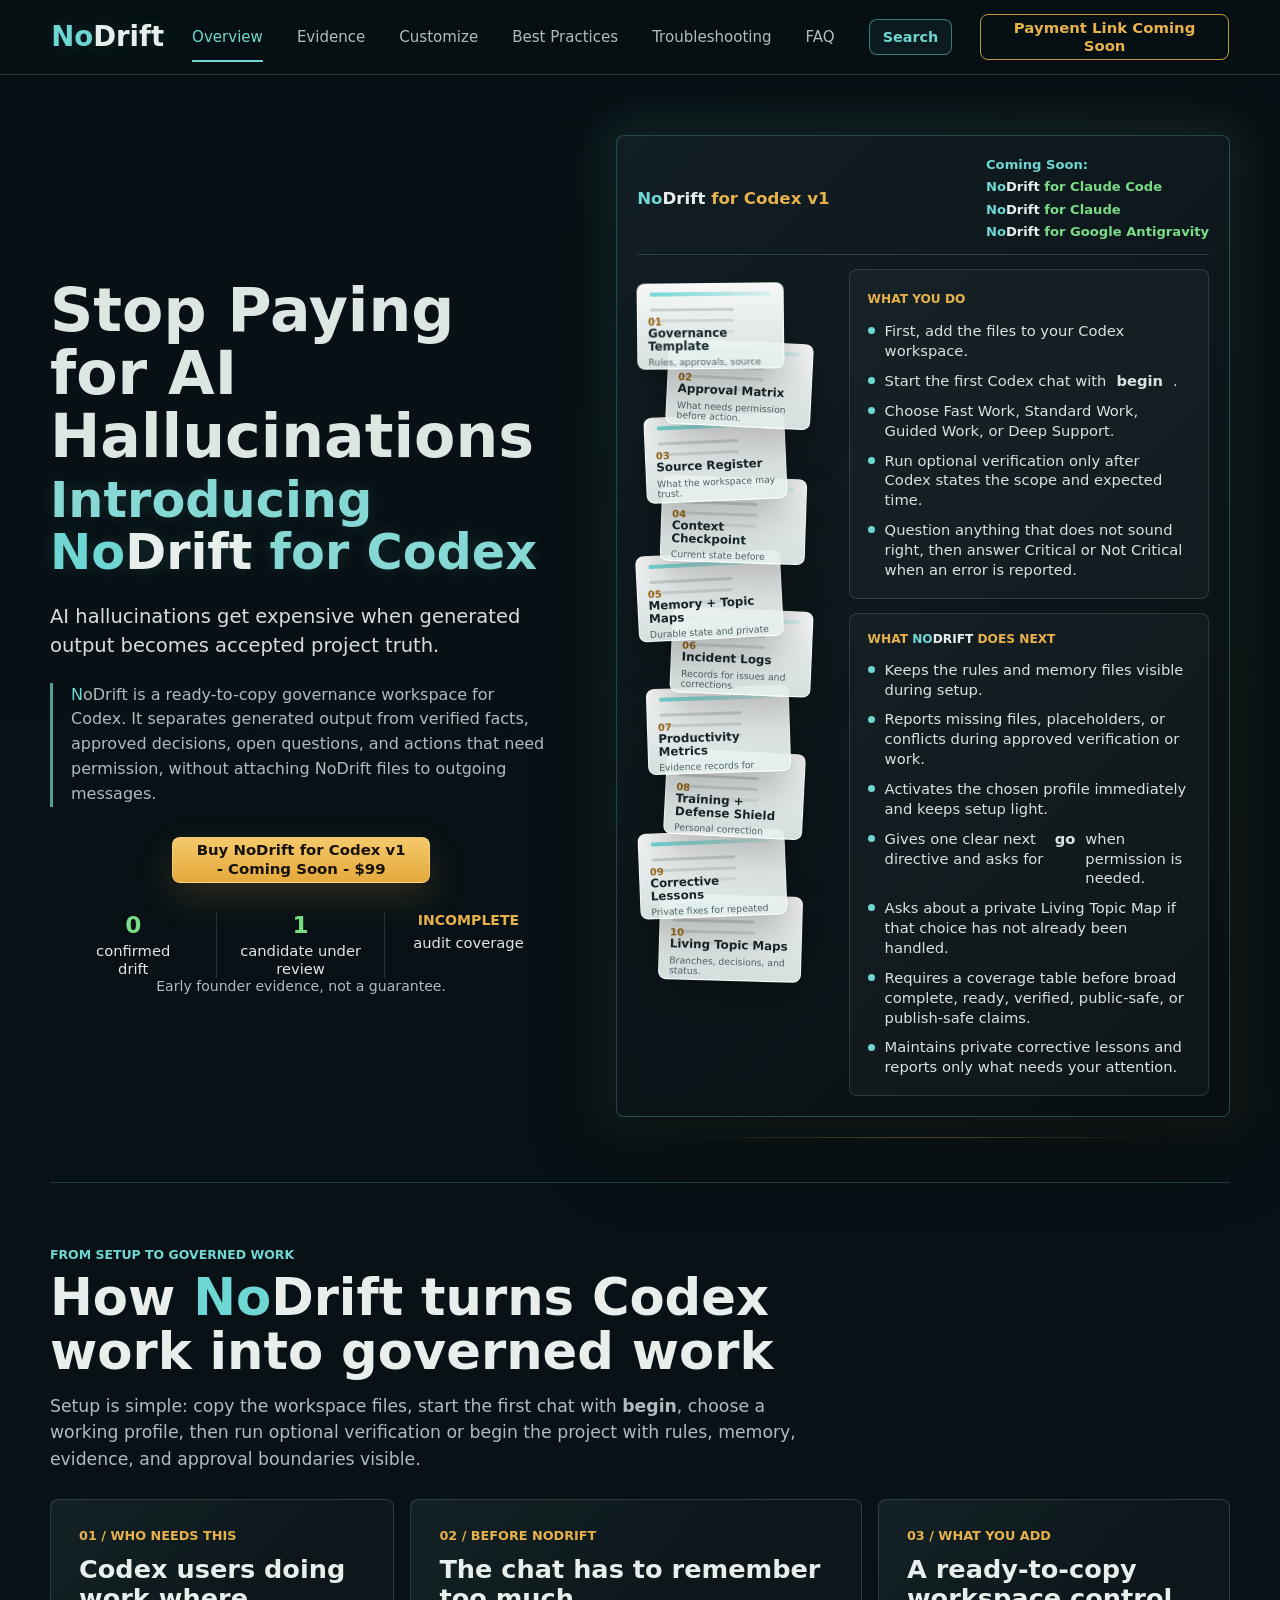
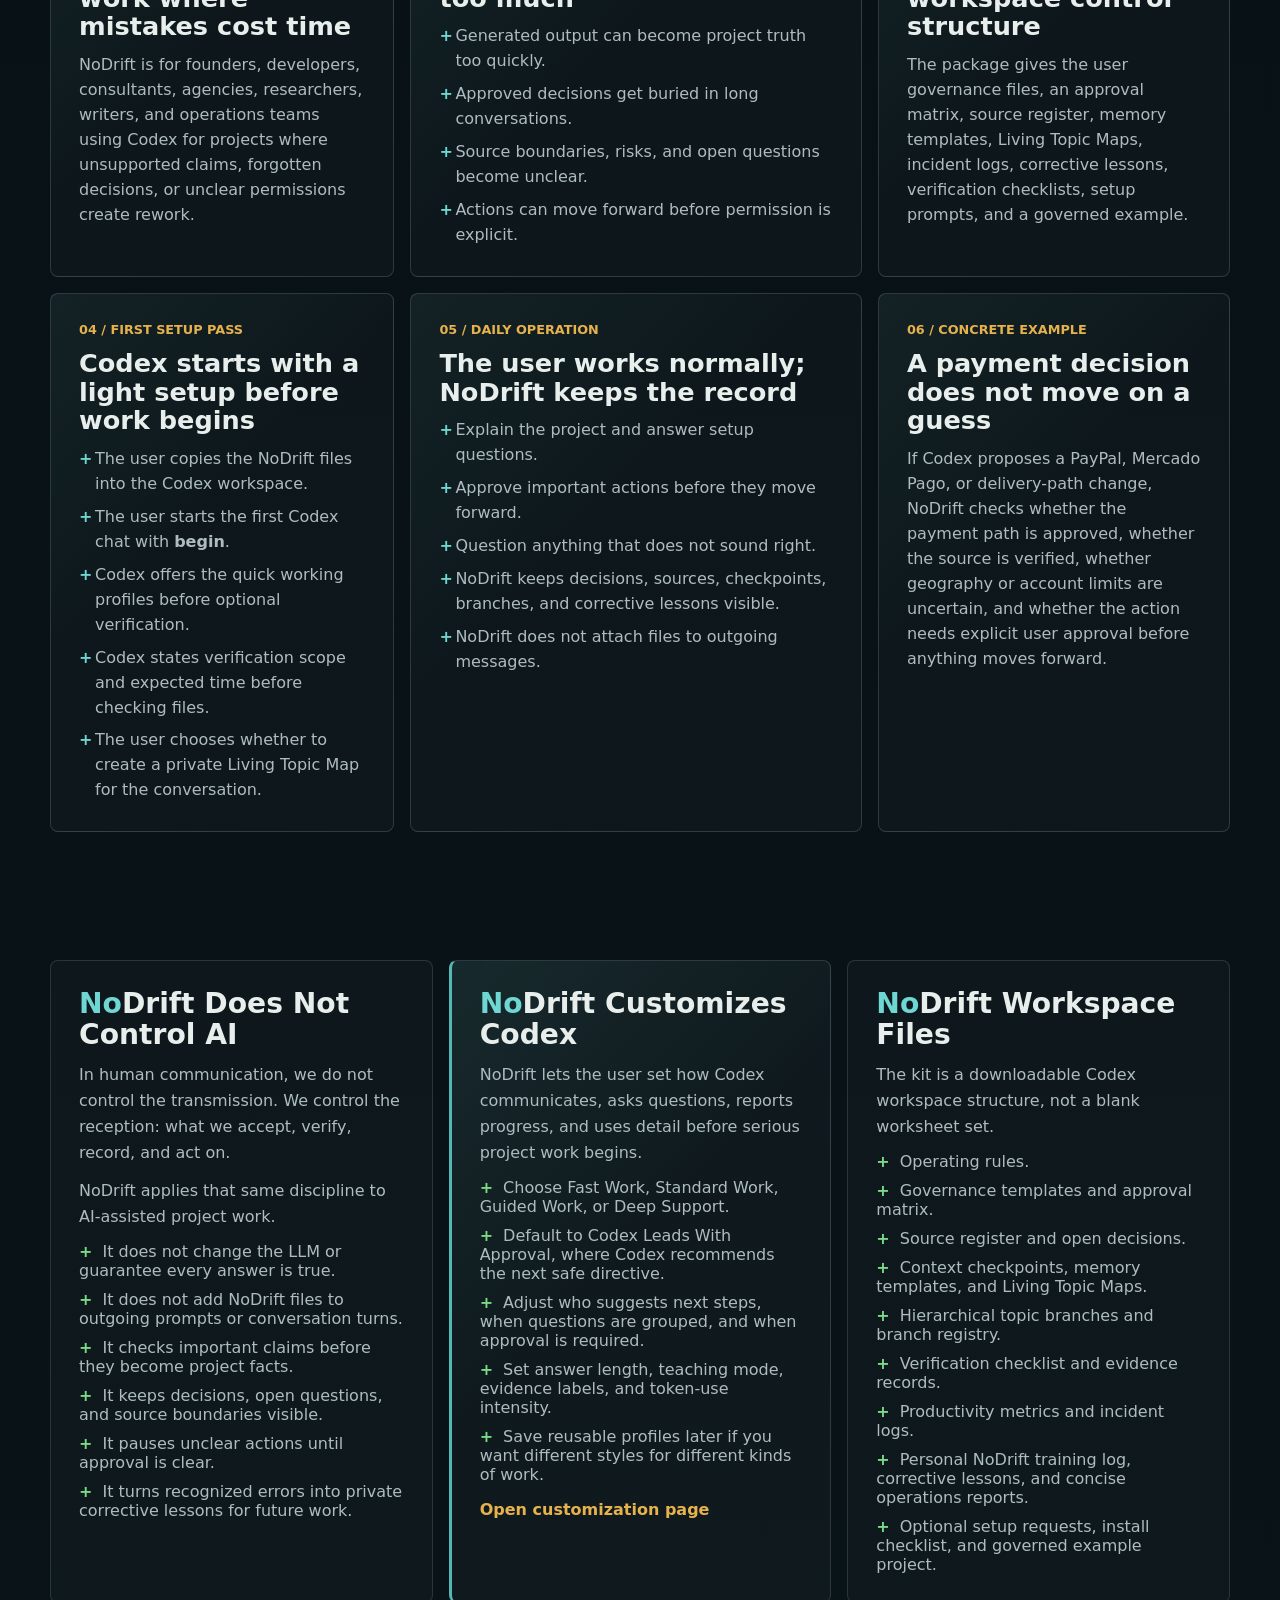
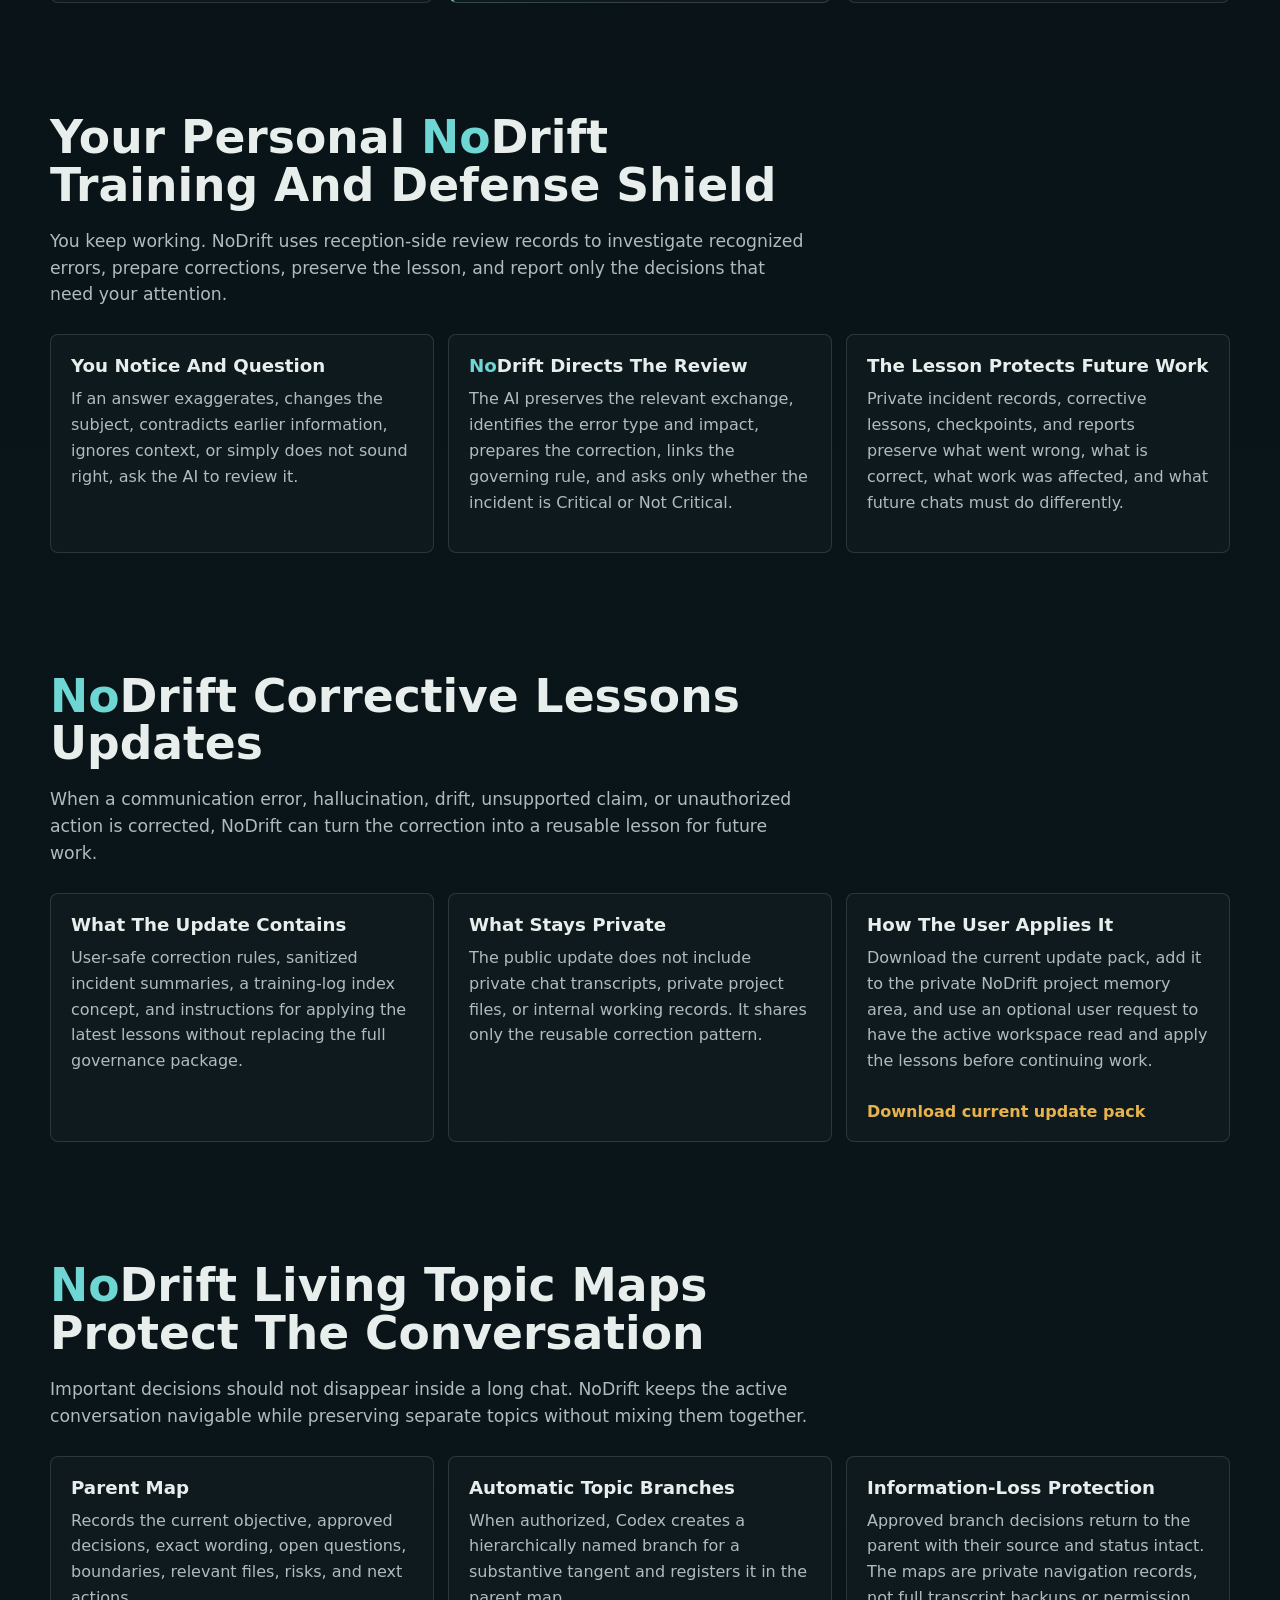
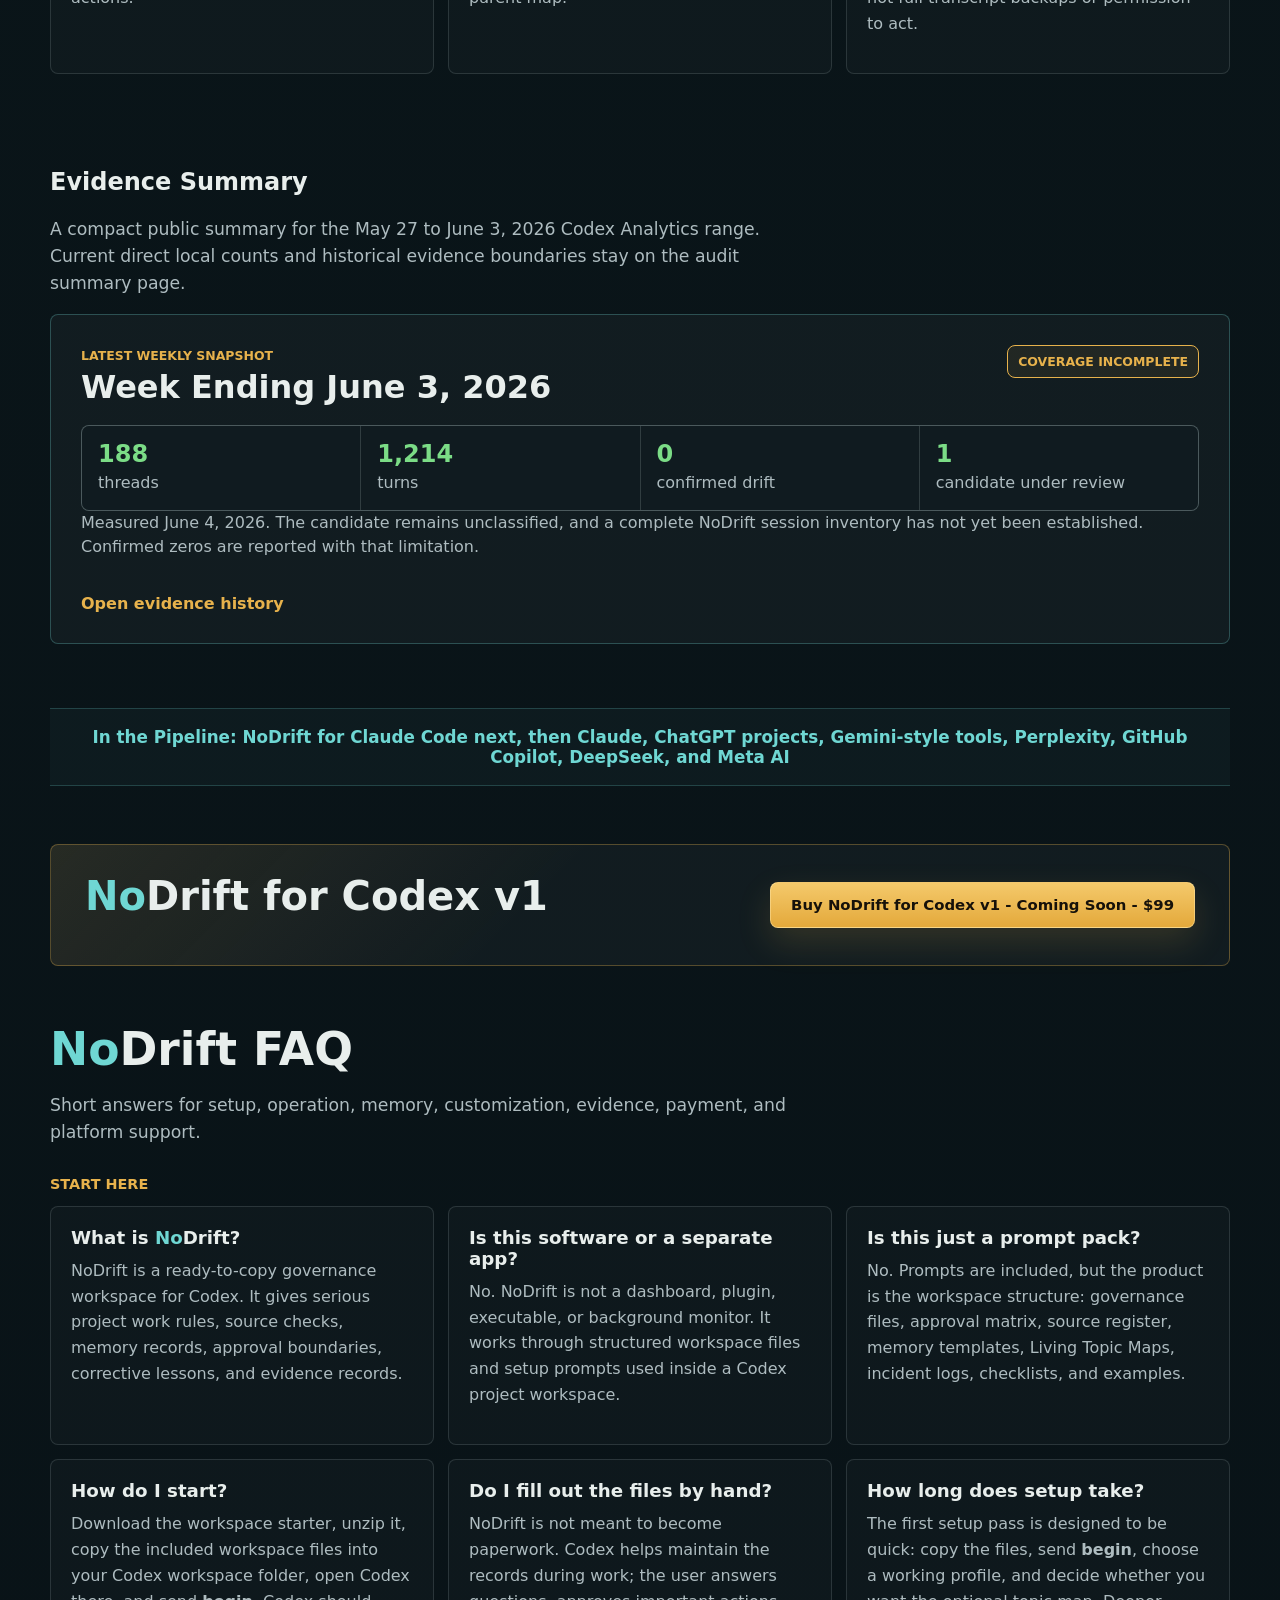
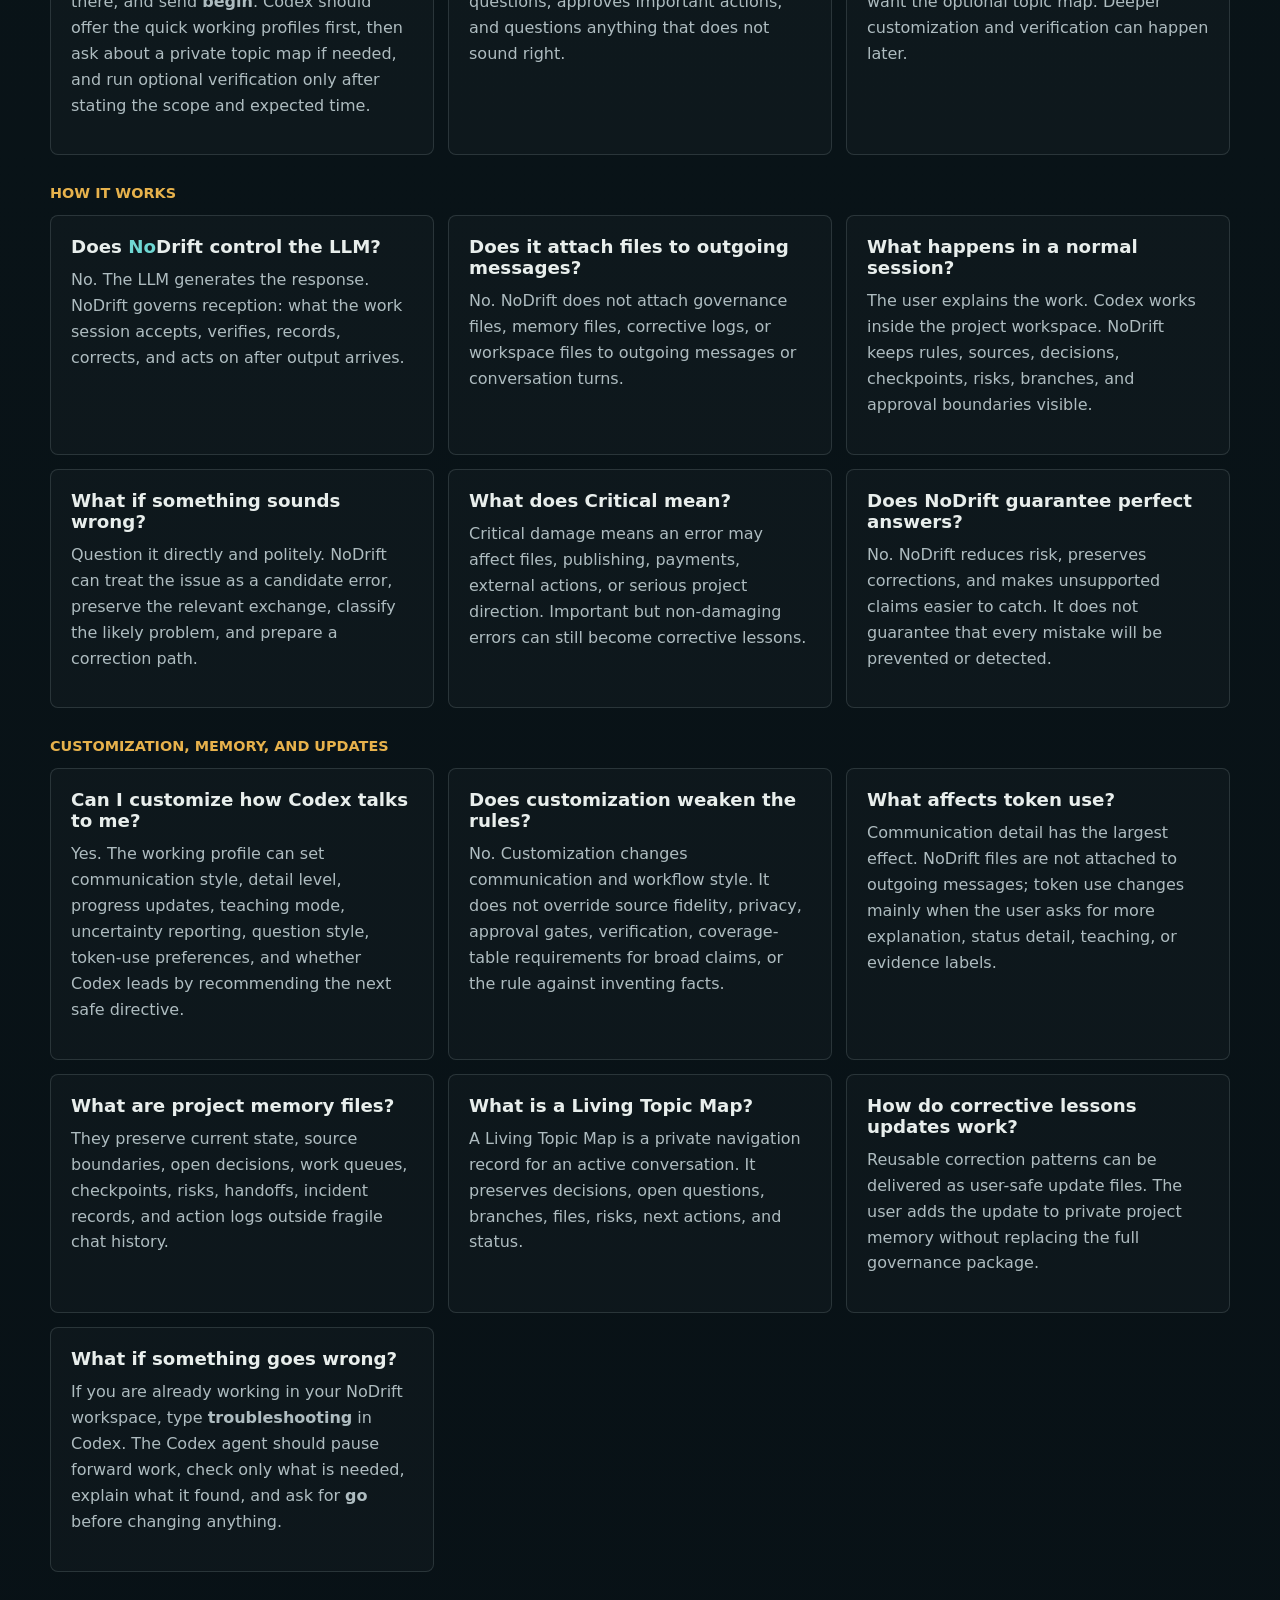
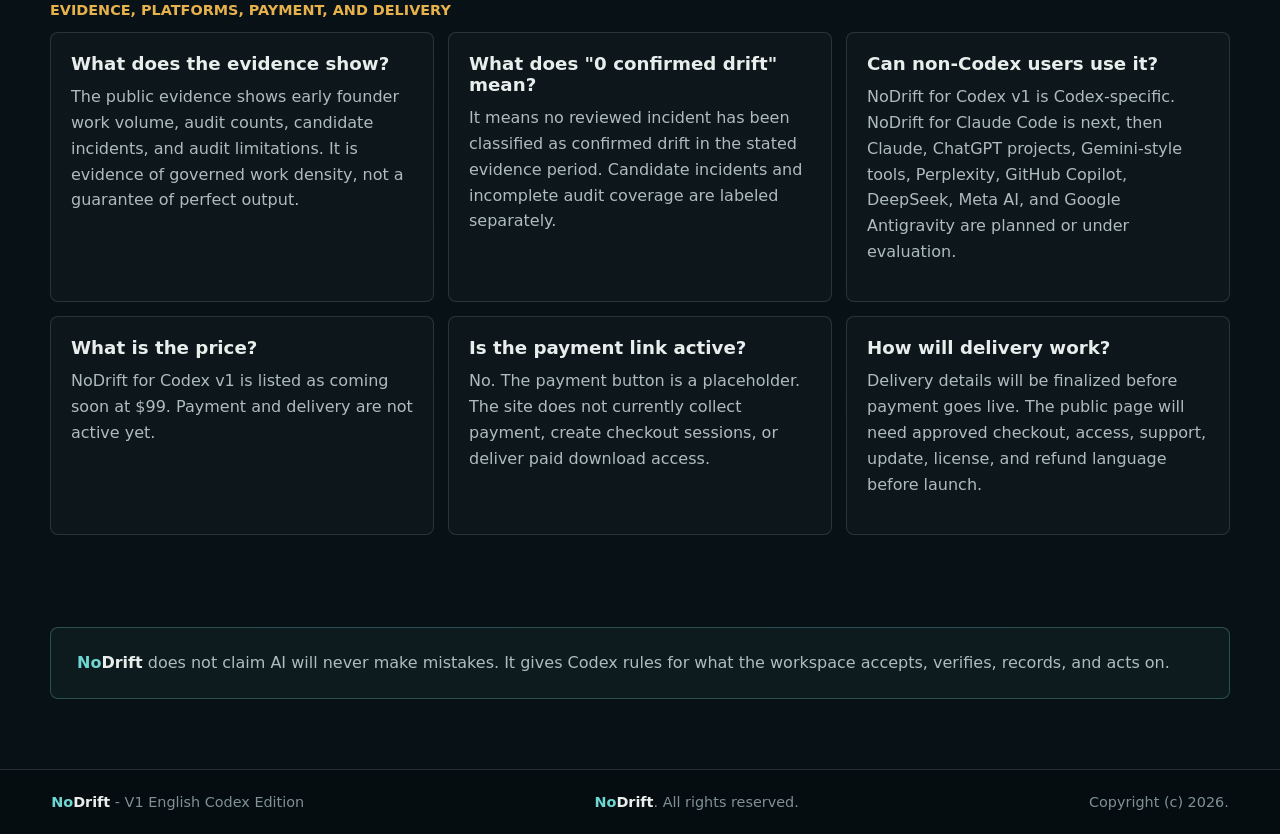
==== commit 9889bea8: "Update NoDrift public site URLs and copy" ====
--- a/index.html
+++ b/index.html
@@ -8,14 +8,14 @@
       name="description"
       content="NoDrift is a Codex governance kit with Living Topic Maps, project memory, and controls built to reduce hallucinations, drift, stale answers, and lost context."
     />
-    <link rel="canonical" href="https://gordons-english.github.io/no-drift-preview/" />
+    <link rel="canonical" href="https://nodriftsolutions.github.io/NoDrift-for-Codex/" />
     <meta property="og:title" content="NoDrift - V1 English Codex Edition" />
     <meta
       property="og:description"
       content="NoDrift is a Codex governance kit with Living Topic Maps, project memory, and controls built to reduce hallucinations, drift, stale answers, and lost context."
     />
     <meta property="og:type" content="website" />
-    <meta property="og:url" content="https://gordons-english.github.io/no-drift-preview/" />
+    <meta property="og:url" content="https://nodriftsolutions.github.io/NoDrift-for-Codex/" />
     <meta property="og:site_name" content="NoDrift" />
     <meta name="twitter:card" content="summary" />
     <meta name="twitter:title" content="NoDrift - V1 English Codex Edition" />
@@ -531,7 +531,7 @@
               <p>The public evidence shows early founder work volume, audit counts, candidate incidents, and audit limitations. It is evidence of governed work density, not a guarantee of perfect output.</p>
             </article>
             <article>
-              <h4>What does “0 confirmed drift” mean?</h4>
+              <h4>What does "0 confirmed drift" mean?</h4>
               <p>It means no reviewed incident has been classified as confirmed drift in the stated evidence period. Candidate incidents and incomplete audit coverage are labeled separately.</p>
             </article>
             <article>
